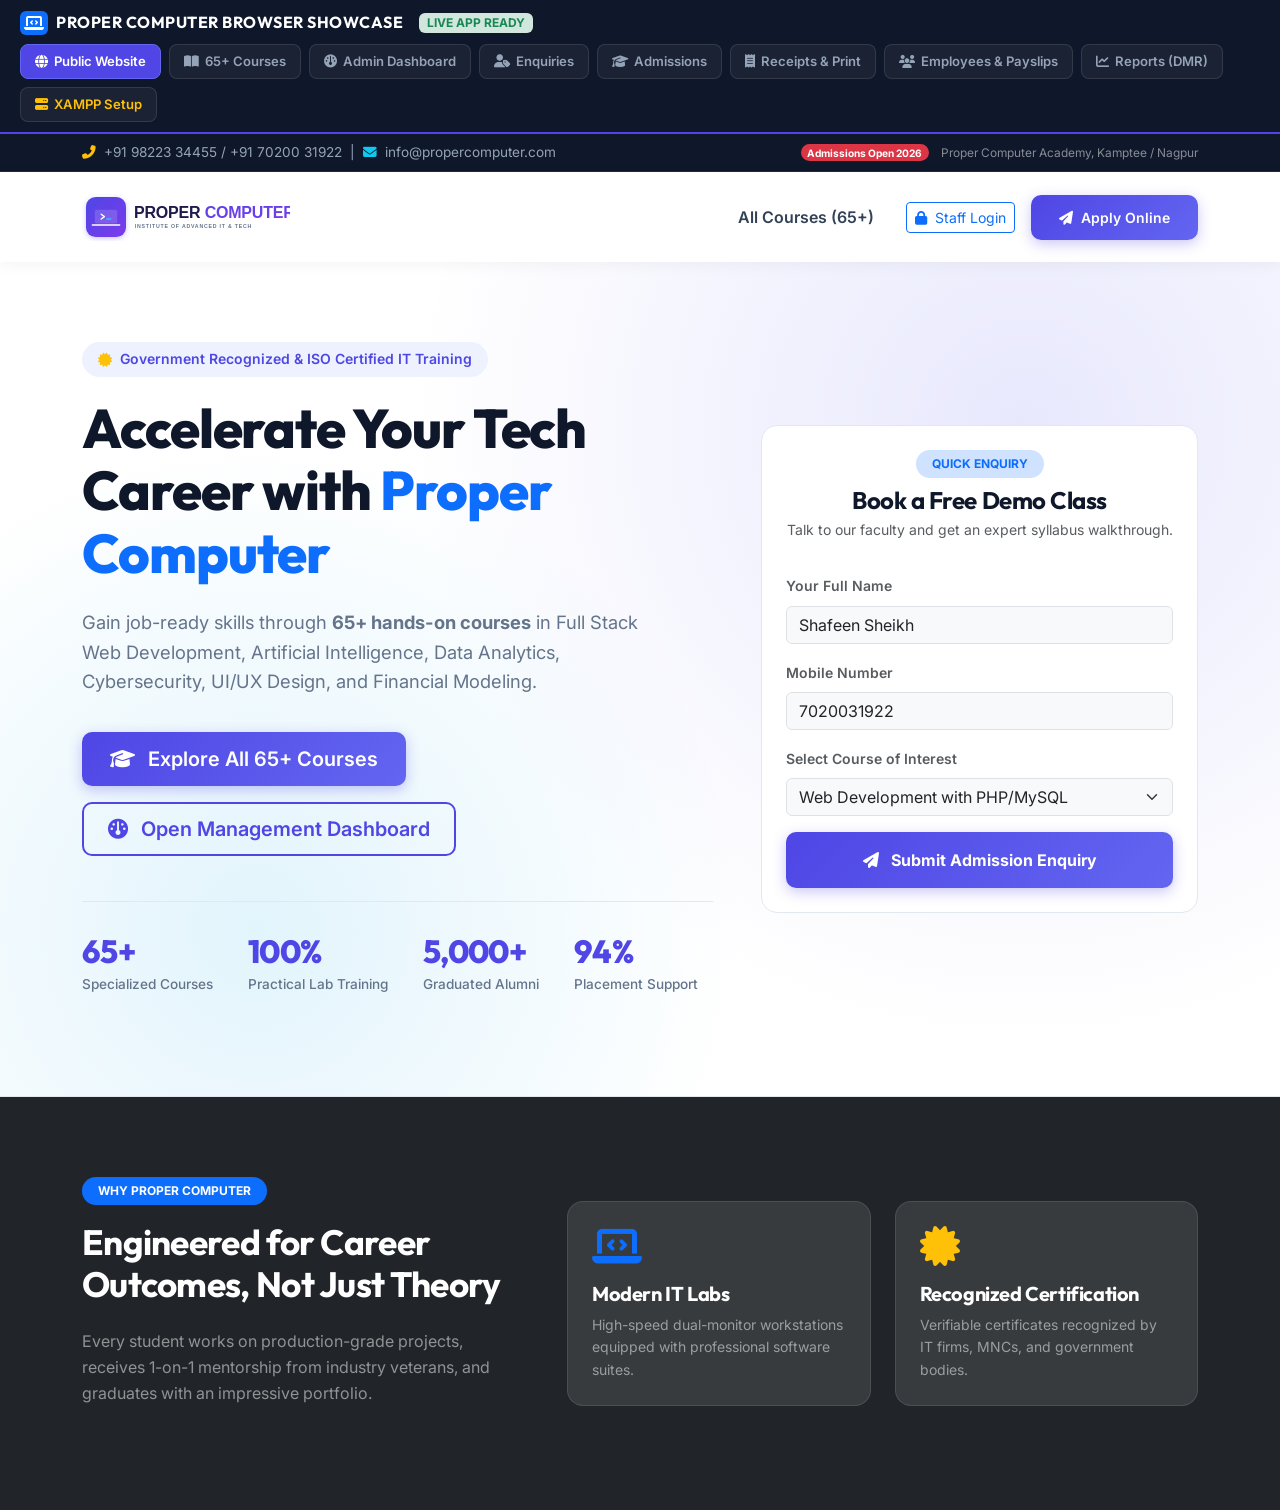
==== index.html @ 1fa3ce6d "Add index.html and .nojekyll for GitHub Pages live deployment" ====
<!DOCTYPE html>
<html lang="en">
<head>
    <meta charset="UTF-8">
    <meta name="viewport" content="width=device-width, initial-scale=1.0">
    <title>Proper Computer — Institute Management System &amp; Public Portal</title>
    <!-- Google Fonts -->
    <link rel="preconnect" href="https://fonts.googleapis.com">
    <link rel="preconnect" href="https://fonts.gstatic.com" crossorigin>
    <link href="https://fonts.googleapis.com/css2?family=Outfit:wght@400;500;600;700;800&family=Inter:wght@300;400;500;600;700&display=swap" rel="stylesheet">
    <!-- Bootstrap 5 CSS -->
    <link href="https://cdn.jsdelivr.net/npm/bootstrap@5.3.3/dist/css/bootstrap.min.css" rel="stylesheet">
    <!-- Font Awesome 6 Icons -->
    <link rel="stylesheet" href="https://cdnjs.cloudflare.com/ajax/libs/font-awesome/6.5.1/css/all.min.css">
    <!-- Custom CSS -->
    <link rel="stylesheet" href="assets/css/style.css">
    <link rel="stylesheet" href="assets/css/admin.css">
    <link rel="stylesheet" href="assets/css/print.css">
    <!-- Chart.js -->
    <script src="https://cdn.jsdelivr.net/npm/chart.js@4.4.1/dist/chart.umd.min.js"></script>
    <style>
        .system-nav-bar {
            background: #0f172a;
            padding: 10px 20px;
            position: sticky;
            top: 0;
            z-index: 2000;
            border-bottom: 2px solid #4f46e5;
        }
        .nav-pill-btn {
            color: #94a3b8;
            border: 1px solid rgba(255,255,255,0.1);
            background: rgba(255,255,255,0.05);
            padding: 6px 14px;
            border-radius: 8px;
            font-size: 0.82rem;
            font-weight: 600;
            cursor: pointer;
            transition: all 0.2s;
            text-decoration: none;
            display: inline-flex;
            align-items: center;
            gap: 6px;
        }
        .nav-pill-btn:hover, .nav-pill-btn.active {
            color: #ffffff;
            background: #4f46e5;
            border-color: #6366f1;
        }
        .view-section {
            display: none;
        }
        .view-section.active {
            display: block;
        }
    </style>
</head>
<body>

<!-- Global System Navigation Bar -->
<header class="system-nav-bar text-white d-flex justify-content-between align-items-center flex-wrap gap-2">
    <div class="d-flex align-items-center gap-2">
        <div class="bg-primary text-white rounded p-1 d-inline-flex"><i class="fas fa-laptop-code"></i></div>
        <strong style="font-family:'Outfit',sans-serif; letter-spacing:0.5px;">PROPER COMPUTER BROWSER SHOWCASE</strong>
        <span class="badge bg-success-subtle text-success small ms-2">LIVE APP READY</span>
    </div>
    <div class="d-flex gap-2 flex-wrap">
        <button class="nav-pill-btn active" onclick="switchView('publicHome', this)"><i class="fas fa-globe"></i> Public Website</button>
        <button class="nav-pill-btn" onclick="switchView('coursesCatalogue', this)"><i class="fas fa-book-open"></i> 65+ Courses</button>
        <button class="nav-pill-btn" onclick="switchView('adminDashboard', this)"><i class="fas fa-gauge"></i> Admin Dashboard</button>
        <button class="nav-pill-btn" onclick="switchView('adminEnquiries', this)"><i class="fas fa-user-tag"></i> Enquiries</button>
        <button class="nav-pill-btn" onclick="switchView('adminAdmissions', this)"><i class="fas fa-graduation-cap"></i> Admissions</button>
        <button class="nav-pill-btn" onclick="switchView('adminReceipts', this)"><i class="fas fa-receipt"></i> Receipts &amp; Print</button>
        <button class="nav-pill-btn" onclick="switchView('adminEmployees', this)"><i class="fas fa-users"></i> Employees &amp; Payslips</button>
        <button class="nav-pill-btn" onclick="switchView('adminReports', this)"><i class="fas fa-chart-line"></i> Reports (DMR)</button>
        <button class="nav-pill-btn text-warning" onclick="switchView('xamppGuide', this)"><i class="fas fa-server"></i> XAMPP Setup</button>
    </div>
</header>

<!-- =========================================================================
     VIEW 1: PUBLIC WEBSITE HOMEPAGE
     ========================================================================= -->
<section id="publicHome" class="view-section active">
    <!-- Top Announcement Bar -->
    <div class="top-bar">
        <div class="container d-flex justify-content-between align-items-center flex-wrap gap-2">
            <div>
                <i class="fas fa-phone-alt text-warning me-1"></i> +91 98223 34455 / +91 70200 31922 &nbsp;|&nbsp;
                <i class="fas fa-envelope text-info me-1"></i> info@propercomputer.com
            </div>
            <div>
                <span class="badge bg-danger rounded-pill me-2">Admissions Open 2026</span>
                <span class="text-white-50 small">Proper Computer Academy, Kamptee / Nagpur</span>
            </div>
        </div>
    </div>

    <!-- Public Navbar -->
    <nav class="navbar navbar-expand-lg navbar-main">
        <div class="container">
            <a class="navbar-brand d-flex align-items-center" href="#publicHome">
                <img src="assets/images/logo.svg" alt="Proper Computer" style="height: 48px;">
            </a>
            <div class="d-flex align-items-center gap-3">
                <a href="javascript:void(0)" onclick="switchView('coursesCatalogue')" class="nav-link fw-semibold">All Courses (65+)</a>
                <a href="javascript:void(0)" onclick="switchView('adminDashboard')" class="btn btn-outline-primary btn-sm"><i class="fas fa-lock me-1"></i> Staff Login</a>
                <a href="javascript:void(0)" onclick="switchView('coursesCatalogue')" class="btn btn-pc-primary btn-sm"><i class="fas fa-paper-plane me-1"></i> Apply Online</a>
            </div>
        </div>
    </nav>

    <!-- Hero Section -->
    <section class="hero-section">
        <div class="container">
            <div class="row align-items-center g-5">
                <div class="col-lg-7">
                    <div class="hero-badge">
                        <i class="fas fa-certificate me-2 text-warning"></i> Government Recognized &amp; ISO Certified IT Training
                    </div>
                    <h1 class="hero-title">
                        Accelerate Your Tech Career with <span class="text-primary">Proper Computer</span>
                    </h1>
                    <p class="hero-subtitle">
                        Gain job-ready skills through <strong>65+ hands-on courses</strong> in Full Stack Web Development, Artificial Intelligence, Data Analytics, Cybersecurity, UI/UX Design, and Financial Modeling.
                    </p>
                    <div class="d-flex flex-wrap gap-3">
                        <button class="btn btn-pc-primary btn-lg" onclick="switchView('coursesCatalogue')">
                            <i class="fas fa-graduation-cap me-2"></i> Explore All 65+ Courses
                        </button>
                        <button class="btn btn-pc-outline btn-lg" onclick="switchView('adminDashboard')">
                            <i class="fas fa-gauge me-2"></i> Open Management Dashboard
                        </button>
                    </div>

                    <div class="hero-stats">
                        <div class="stat-item">
                            <h3>65+</h3>
                            <p>Specialized Courses</p>
                        </div>
                        <div class="stat-item">
                            <h3>100%</h3>
                            <p>Practical Lab Training</p>
                        </div>
                        <div class="stat-item">
                            <h3>5,000+</h3>
                            <p>Graduated Alumni</p>
                        </div>
                        <div class="stat-item">
                            <h3>94%</h3>
                            <p>Placement Support</p>
                        </div>
                    </div>
                </div>

                <div class="col-lg-5">
                    <div class="card shadow-xl border-0 rounded-4 overflow-hidden p-4 bg-white" style="border:1px solid var(--pc-border)!important;">
                        <div class="text-center mb-3">
                            <span class="badge bg-primary-subtle text-primary px-3 py-2 rounded-pill fw-bold mb-2">QUICK ENQUIRY</span>
                            <h4 class="fw-bold mb-1">Book a Free Demo Class</h4>
                            <p class="text-muted small">Talk to our faculty and get an expert syllabus walkthrough.</p>
                        </div>

                        <form onsubmit="alert('Enquiry submitted successfully! Counselor will follow up.'); return false;">
                            <div class="mb-3">
                                <label class="form-label small fw-semibold text-muted">Your Full Name</label>
                                <input type="text" class="form-control bg-light" placeholder="e.g. Shafeen Sheikh" value="Shafeen Sheikh" required>
                            </div>
                            <div class="mb-3">
                                <label class="form-label small fw-semibold text-muted">Mobile Number</label>
                                <input type="tel" class="form-control bg-light" placeholder="e.g. 7020031922" value="7020031922" required>
                            </div>
                            <div class="mb-3">
                                <label class="form-label small fw-semibold text-muted">Select Course of Interest</label>
                                <select class="form-select bg-light">
                                    <option>Web Development with PHP/MySQL</option>
                                    <option>MERN Stack</option>
                                    <option>Python &amp; DSA</option>
                                    <option>Data Science &amp; Machine Learning</option>
                                    <option>UI/UX Design with Figma</option>
                                </select>
                            </div>
                            <button type="submit" class="btn btn-pc-primary w-100 py-3 fw-bold">
                                <i class="fas fa-paper-plane me-2"></i> Submit Admission Enquiry
                            </button>
                        </form>
                    </div>
                </div>
            </div>
        </div>
    </section>

    <!-- Why Choose Us -->
    <section class="section-padding bg-dark text-white">
        <div class="container">
            <div class="row align-items-center g-5">
                <div class="col-lg-5">
                    <span class="badge bg-primary px-3 py-2 rounded-pill fw-bold mb-3">WHY PROPER COMPUTER</span>
                    <h2 class="text-white fw-bold mb-4" style="font-size: 2.2rem;">Engineered for Career Outcomes, Not Just Theory</h2>
                    <p class="text-white-50 mb-4">Every student works on production-grade projects, receives 1-on-1 mentorship from industry veterans, and graduates with an impressive portfolio.</p>
                </div>
                <div class="col-lg-7">
                    <div class="row g-4">
                        <div class="col-md-6">
                            <div class="p-4 rounded-4 bg-white bg-opacity-10 border border-white border-opacity-10 h-100">
                                <i class="fas fa-laptop-code fs-1 text-primary mb-3"></i>
                                <h5 class="fw-bold text-white mb-2">Modern IT Labs</h5>
                                <p class="text-white-50 small mb-0">High-speed dual-monitor workstations equipped with professional software suites.</p>
                            </div>
                        </div>
                        <div class="col-md-6">
                            <div class="p-4 rounded-4 bg-white bg-opacity-10 border border-white border-opacity-10 h-100">
                                <i class="fas fa-certificate fs-1 text-warning mb-3"></i>
                                <h5 class="fw-bold text-white mb-2">Recognized Certification</h5>
                                <p class="text-white-50 small mb-0">Verifiable certificates recognized by IT firms, MNCs, and government bodies.</p>
                            </div>
                        </div>
                    </div>
                </div>
            </div>
        </div>
    </section>
</section>

<!-- =========================================================================
     VIEW 2: ALL 65+ COURSES CATALOGUE (WITH LIVE SEARCH & CATEGORY FILTERS)
     ========================================================================= -->
<section id="coursesCatalogue" class="view-section py-5">
    <div class="container">
        <div class="text-center mb-5">
            <span class="badge bg-primary px-3 py-2 rounded-pill fw-bold mb-2">COMPLETE DIRECTORY</span>
            <h2 class="fw-bold" style="font-size:2.5rem;">65+ Courses Catalogue</h2>
            <p class="text-muted lead max-w-700 mx-auto">Explore all 65+ certified courses stored in the database. Use live search or domain filters.</p>
        </div>

        <div class="card border rounded-4 p-4 mb-4 shadow-sm bg-white">
            <div class="row g-3 align-items-center">
                <div class="col-md-6">
                    <div class="input-group">
                        <span class="input-group-text bg-light border-end-0"><i class="fas fa-search text-muted"></i></span>
                        <input type="text" id="liveSearchInput" class="form-control bg-light border-start-0" placeholder="Type to filter courses (e.g. MERN, Python, Canva, AWS, Flutter, Java)..." oninput="filterDemoCourses()">
                    </div>
                </div>
                <div class="col-md-6">
                    <div class="d-flex flex-wrap gap-1" id="categoryPillContainer">
                        <button class="btn btn-sm btn-primary active cat-btn" onclick="filterByCat('all', this)">All (65)</button>
                        <button class="btn btn-sm btn-outline-secondary cat-btn" onclick="filterByCat('Programming', this)">Programming</button>
                        <button class="btn btn-sm btn-outline-secondary cat-btn" onclick="filterByCat('Data', this)">Data &amp; AI</button>
                        <button class="btn btn-sm btn-outline-secondary cat-btn" onclick="filterByCat('Cybersecurity', this)">Cybersecurity</button>
                        <button class="btn btn-sm btn-outline-secondary cat-btn" onclick="filterByCat('Design', this)">Design &amp; Video</button>
                        <button class="btn btn-sm btn-outline-secondary cat-btn" onclick="filterByCat('Marketing', this)">Marketing</button>
                        <button class="btn btn-sm btn-outline-secondary cat-btn" onclick="filterByCat('Finance', this)">Finance</button>
                        <button class="btn btn-sm btn-outline-secondary cat-btn" onclick="filterByCat('Blockchain', this)">Blockchain</button>
                    </div>
                </div>
            </div>
        </div>

        <div class="row g-4" id="courseCardsRow">
            <!-- Dynamically populated by JS with all 65+ courses -->
        </div>
    </div>
</section>

<!-- =========================================================================
     VIEW 3: ADMIN DASHBOARD (FAITHFUL TO REFERENCE SCREENSHOT)
     ========================================================================= -->
<section id="adminDashboard" class="view-section py-4">
    <div class="container-fluid px-4">
        <!-- Top Banner matching Screenshot -->
        <div class="d-flex justify-content-between align-items-center bg-white p-3 rounded-3 border mb-4 shadow-sm">
            <div class="d-flex align-items-center gap-3">
                <img src="assets/images/logo.svg" alt="Proper Computer" style="height: 38px;">
                <div class="topbar-welcome"><i class="fas fa-hand-wave text-warning me-1"></i> Welcome Tuba Zainab!</div>
            </div>
            <div class="d-flex align-items-center gap-3">
                <button class="topbar-btn" title="Notifications"><i class="fas fa-bell text-success"></i></button>
                <img src="https://ui-avatars.com/api/?name=Tuba+Zainab&background=4f46e5&color=fff&rounded=true" class="topbar-avatar" alt="Avatar">
            </div>
        </div>

        <!-- Monthly & Daily Status Row (Matching Screenshot Top) -->
        <div class="row g-4 mb-4">
            <div class="col-lg-6">
                <div class="status-card">
                    <div class="status-card-header">
                        <div class="d-flex align-items-center gap-3">
                            <div class="status-icon-wrap" style="background:#ede9fe; color:#6366f1;"><i class="fas fa-chart-pie"></i></div>
                            <div>
                                <h5 class="fw-bold mb-0 text-dark">Monthly Status</h5>
                                <small class="text-muted">October, 2026</small>
                            </div>
                        </div>
                        <input type="text" class="form-control form-control-sm text-center" style="width:130px;" value="October, 2026" readonly>
                    </div>
                    <div class="status-grid">
                        <div class="status-metric" style="border-left-color: #6366f1;">
                            <div class="metric-label">Total Admission</div>
                            <div class="metric-value">4</div>
                        </div>
                        <div class="status-metric" style="border-left-color: #10b981;">
                            <div class="metric-label">Total Collection</div>
                            <div class="metric-value text-success">₹20,200</div>
                        </div>
                        <div class="status-metric" style="border-left-color: #f59e0b;">
                            <div class="metric-label">Total Billing</div>
                            <div class="metric-value">₹12,100</div>
                        </div>
                        <div class="status-metric" style="border-left-color: #06b6d4;">
                            <div class="metric-label">Total Enquiry</div>
                            <div class="metric-value">1</div>
                        </div>
                    </div>
                </div>
            </div>

            <div class="col-lg-6">
                <div class="status-card">
                    <div class="status-card-header">
                        <div class="d-flex align-items-center gap-3">
                            <div class="status-icon-wrap" style="background:#e0f2fe; color:#0284c7;"><i class="fas fa-calendar-day"></i></div>
                            <div>
                                <h5 class="fw-bold mb-0 text-dark">Daily Status</h5>
                                <small class="text-muted">27-10-2026</small>
                            </div>
                        </div>
                        <input type="text" class="form-control form-control-sm text-center" style="width:130px;" value="27-10-2026" readonly>
                    </div>
                    <div class="status-grid">
                        <div class="status-metric" style="border-left-color: #0284c7;">
                            <div class="metric-label">Total Admission</div>
                            <div class="metric-value">0</div>
                        </div>
                        <div class="status-metric" style="border-left-color: #10b981;">
                            <div class="metric-label">Total Collection</div>
                            <div class="metric-value text-success">₹0</div>
                        </div>
                        <div class="status-metric" style="border-left-color: #f59e0b;">
                            <div class="metric-label">Total Billing</div>
                            <div class="metric-value">₹0</div>
                        </div>
                        <div class="status-metric" style="border-left-color: #8b5cf6;">
                            <div class="metric-label">Performance Target</div>
                            <div class="metric-value text-primary">On Track</div>
                        </div>
                    </div>
                </div>
            </div>
        </div>

        <!-- Quick Links (Matching Reference Screenshot Colors & Badges) -->
        <div class="card border-0 rounded-4 p-4 mb-4 bg-white shadow-sm" style="border:1px solid var(--admin-border)!important;">
            <h5 class="fw-bold text-dark mb-3"><i class="fas fa-th text-primary me-2"></i>Quick Links</h5>
            <div class="row g-3">
                <div class="col-6 col-md-4 col-lg"><a href="javascript:void(0)" onclick="switchView('adminAdmissions')" class="quick-link-card ql-admission"><div class="quick-link-icon"><i class="fas fa-user-plus"></i></div><span class="quick-link-title">Admission</span></a></div>
                <div class="col-6 col-md-4 col-lg"><a href="javascript:void(0)" onclick="switchView('adminEnquiries')" class="quick-link-card ql-enquiry"><div class="quick-link-icon"><i class="fas fa-user-tag"></i></div><span class="quick-link-title">Enquiry</span></a></div>
                <div class="col-6 col-md-4 col-lg"><a href="javascript:void(0)" onclick="switchView('adminReceipts')" class="quick-link-card ql-fees"><div class="quick-link-icon"><i class="fas fa-wallet"></i></div><span class="quick-link-title">Fees</span></a></div>
                <div class="col-6 col-md-4 col-lg"><a href="javascript:void(0)" onclick="switchView('adminReports')" class="quick-link-card ql-expenses"><div class="quick-link-icon"><i class="fas fa-receipt"></i></div><span class="quick-link-title">Add Expenses</span></a></div>
                <div class="col-6 col-md-4 col-lg"><a href="javascript:void(0)" onclick="switchView('adminReports')" class="quick-link-card ql-tasks"><div class="quick-link-icon"><i class="fas fa-bullseye"></i></div><span class="quick-link-title">Task</span></a></div>
                <div class="col-6 col-md-4 col-lg"><a href="javascript:void(0)" onclick="switchView('adminReports')" class="quick-link-card ql-reports"><div class="quick-link-icon"><i class="fas fa-chart-line"></i></div><span class="quick-link-title">Student Reports</span></a></div>
                <div class="col-6 col-md-4 col-lg"><a href="javascript:void(0)" onclick="switchView('adminEmployees')" class="quick-link-card ql-attendance"><div class="quick-link-icon"><i class="fas fa-clipboard-check"></i></div><span class="quick-link-title">Student Attendance</span></a></div>
                <div class="col-6 col-md-4 col-lg"><a href="javascript:void(0)" onclick="switchView('adminReceipts')" class="quick-link-card ql-receipt"><div class="quick-link-icon"><i class="fas fa-print"></i></div><span class="quick-link-title">Print Receipt</span></a></div>
            </div>
        </div>

        <!-- Charts Row -->
        <div class="row g-4 mb-4">
            <div class="col-lg-8">
                <div class="card border-0 rounded-4 p-4 shadow-sm bg-white" style="border:1px solid var(--admin-border)!important;">
                    <div class="d-flex justify-content-between align-items-center mb-3">
                        <h5 class="fw-bold mb-0 text-dark"><i class="fas fa-chart-area text-primary me-2"></i>Monthly Target vs Actual Admissions</h5>
                        <span class="badge bg-light text-muted border">FY 2025-2026</span>
                    </div>
                    <div style="height: 240px;">
                        <canvas id="demoChart1"></canvas>
                    </div>
                </div>
            </div>
            <div class="col-lg-4">
                <div class="card border-0 rounded-4 p-4 shadow-sm bg-white" style="border:1px solid var(--admin-border)!important;">
                    <h5 class="fw-bold mb-3 text-dark"><i class="fas fa-chart-pie text-info me-2"></i>Admissions by Domain</h5>
                    <div style="height: 240px;">
                        <canvas id="demoChart2"></canvas>
                    </div>
                </div>
            </div>
        </div>

        <!-- Tables Row: Recent Enquiries and Expected Collections -->
        <div class="row g-4">
            <div class="col-lg-6">
                <div class="card border-0 rounded-4 p-4 shadow-sm bg-white" style="border:1px solid var(--admin-border)!important;">
                    <div class="d-flex justify-content-between align-items-center mb-3">
                        <h5 class="fw-bold mb-0 text-dark"><i class="fas fa-user-clock text-primary me-2"></i>Today's Enquiry</h5>
                        <button class="btn btn-sm btn-link text-primary p-0" onclick="switchView('adminEnquiries')">View All</button>
                    </div>
                    <table class="table admin-table mb-0">
                        <thead><tr><th>SRNO</th><th>STUDENT</th><th>COURSE</th><th>LEAD STATUS</th></tr></thead>
                        <tbody>
                            <tr><td>1</td><td><span class="table-student-name">Shafeen Sheikh</span><span class="table-student-phone">7020031922</span></td><td>PHP/MySQL Web Dev</td><td><span class="badge bg-success-subtle text-success">Walkin</span></td></tr>
                            <tr><td>2</td><td><span class="table-student-name">Shagun Murai</span><span class="table-student-phone">8379066454</span></td><td>MERN Stack</td><td><span class="badge bg-success-subtle text-success">Walkin</span></td></tr>
                            <tr><td>3</td><td><span class="table-student-name">Vidhanshu Meshram</span><span class="table-student-phone">9021731900</span></td><td>Data Science</td><td><span class="badge bg-info-subtle text-info">Telephonic</span></td></tr>
                        </tbody>
                    </table>
                </div>
            </div>
            <div class="col-lg-6">
                <div class="card border-0 rounded-4 p-4 shadow-sm bg-white" style="border:1px solid var(--admin-border)!important;">
                    <div class="d-flex justify-content-between align-items-center mb-3">
                        <h5 class="fw-bold mb-0 text-dark"><i class="fas fa-hand-holding-usd text-success me-2"></i>Today's Expected Collection</h5>
                        <button class="btn btn-sm btn-link text-primary p-0" onclick="switchView('adminAdmissions')">View All</button>
                    </div>
                    <table class="table admin-table mb-0">
                        <thead><tr><th>STUDENT</th><th>COURSE</th><th>AMOUNT</th><th>ACTION</th></tr></thead>
                        <tbody>
                            <tr><td><span class="table-student-name">Shagun Murai</span><span class="table-student-phone">8379066454</span></td><td>MERN Stack</td><td class="text-danger fw-bold">₹5,000</td><td><button class="btn btn-sm btn-outline-success" onclick="switchView('adminReceipts')">Collect</button></td></tr>
                            <tr><td><span class="table-student-name">Vidhanshu Meshram</span><span class="table-student-phone">9021731900</span></td><td>Data Science</td><td class="text-danger fw-bold">₹10,000</td><td><button class="btn btn-sm btn-outline-success" onclick="switchView('adminReceipts')">Collect</button></td></tr>
                            <tr><td><span class="table-student-name">Rohit Patre</span><span class="table-student-phone">9822604510</span></td><td>C++ Programming</td><td class="text-danger fw-bold">₹6,000</td><td><button class="btn btn-sm btn-outline-success" onclick="switchView('adminReceipts')">Collect</button></td></tr>
                        </tbody>
                    </table>
                </div>
            </div>
        </div>
    </div>
</section>

<!-- =========================================================================
     VIEW 4: ALL ENQUIRIES (EXACT DISHA ALL ENQUIRY.PNG REBRANDED)
     ========================================================================= -->
<section id="adminEnquiries" class="view-section py-4">
    <div class="container-fluid px-4">
        <!-- Pill Buttons -->
        <div class="d-flex gap-2 mb-3">
            <button class="btn btn-sm btn-primary px-3 fw-bold">All Enquiry</button>
            <button class="btn btn-sm btn-light border px-3 fw-bold">FollowUps</button>
            <button class="btn btn-sm btn-light border px-3 fw-bold">Visits</button>
            <button class="btn btn-sm btn-light border px-3 fw-bold">Reminders</button>
        </div>

        <div class="admin-header-banner">
            <svg class="banner-arcs" viewBox="0 0 100 100"><circle class="arc-1" cx="100" cy="100" r="80"/><circle class="arc-2" cx="100" cy="100" r="50"/></svg>
            <h2>All Enquiries</h2>
            <p>Track student walk-ins, phone calls, and conversions into admissions.</p>
        </div>

        <div class="filter-toolbar row g-3 align-items-center">
            <div class="col-md-3"><select class="form-select"><option>Lead Status (All)</option><option>Walkin</option><option>Telephonic</option><option>Interested</option></select></div>
            <div class="col-md-3"><select class="form-select"><option>Select Course</option><option>PHP/MySQL</option><option>Python</option></select></div>
            <div class="col-md-2"><select class="form-select"><option>Sort By: Recent</option></select></div>
            <div class="col-md-4 d-flex gap-2">
                <button class="btn btn-search-green flex-fill"><i class="fas fa-search me-1"></i> Search</button>
                <button class="btn btn-clear-orange"><i class="fas fa-rotate me-1"></i> Clear</button>
                <button class="btn btn-export-purple"><i class="fas fa-download me-1"></i> Export</button>
                <button class="btn btn-add-amber" onclick="alert('Open Add Enquiry Modal')"><i class="fas fa-plus"></i></button>
            </div>
        </div>

        <div class="admin-card-table">
            <table class="table admin-table">
                <thead><tr><th>SRNO</th><th>STUDENT NAME</th><th>COURSE NAME</th><th>DATE</th><th>LEAD STATUS</th><th>ACTIONS</th></tr></thead>
                <tbody>
                    <tr><td>1</td><td><span class="table-student-name">SHAFEEN SHEIKH</span><span class="table-student-phone">7020031922</span></td><td>CERTIFICATE COURSE IN PHP/MYSQL</td><td>2026-04-28</td><td><span class="badge bg-success-subtle text-success">Walkin</span></td><td><button class="action-btn text-success" title="Convert to Admission" onclick="switchView('adminAdmissions')"><i class="fas fa-user-check"></i></button></td></tr>
                    <tr><td>2</td><td><span class="table-student-name">SHAGUN MURAI</span><span class="table-student-phone">8379066454</span></td><td>MERN STACK ADVANCED</td><td>2026-03-28</td><td><span class="badge bg-success-subtle text-success">Walkin</span></td><td><button class="action-btn text-success" onclick="switchView('adminAdmissions')"><i class="fas fa-user-check"></i></button></td></tr>
                    <tr><td>3</td><td><span class="table-student-name">VIDHANSHU MESHRAM</span><span class="table-student-phone">9021731900</span></td><td>CERTIFICATE COURSE IN DATA SCIENCE</td><td>2026-03-28</td><td><span class="badge bg-info-subtle text-info">Telephonic</span></td><td><button class="action-btn"><i class="fas fa-phone-alt text-primary"></i></button></td></tr>
                    <tr><td>4</td><td><span class="table-student-name">HUMANSHI WANJARI</span><span class="table-student-phone">9923388817</span></td><td>CERTIFICATE COURSE IN C++ &amp; DSA</td><td>2026-03-23</td><td><span class="badge bg-success-subtle text-success">Walkin</span></td><td><button class="action-btn"><i class="fas fa-phone-alt text-primary"></i></button></td></tr>
                    <tr><td>5</td><td><span class="table-student-name">ABHISHEK MAHAIDAR</span><span class="table-student-phone">9960831187</span></td><td>CERTIFICATE COURSE IN PYTHON</td><td>2026-03-23</td><td><span class="badge bg-success-subtle text-success">Walkin</span></td><td><button class="action-btn"><i class="fas fa-phone-alt text-primary"></i></button></td></tr>
                </tbody>
            </table>
        </div>
    </div>
</section>

<!-- =========================================================================
     VIEW 5: ADMISSIONS REGISTRY (EXACT ALL ADMISSION.PNG REBRANDED)
     ========================================================================= -->
<section id="adminAdmissions" class="view-section py-4">
    <div class="container-fluid px-4">
        <!-- Pill Buttons -->
        <div class="d-flex gap-2 mb-3">
            <button class="btn btn-sm btn-light border px-3 fw-bold">Ongoing Report</button>
            <button class="btn btn-sm btn-light border px-3 fw-bold">Cancelled Report</button>
            <button class="btn btn-sm btn-light border px-3 fw-bold">Completed Report</button>
            <button class="btn btn-sm btn-primary px-3 fw-bold">All Admission</button>
        </div>

        <div class="admin-header-banner">
            <svg class="banner-arcs" viewBox="0 0 100 100"><circle class="arc-1" cx="100" cy="100" r="80"/><circle class="arc-2" cx="100" cy="100" r="50"/></svg>
            <h2>Admissions Report</h2>
            <p>Student admissions, course tracks, fee paid vs balance due, and assigned trainers.</p>
        </div>

        <div class="admin-card-table">
            <div class="table-responsive">
                <table class="table admin-table">
                    <thead><tr><th>FORM NO</th><th>STUDENT NAME</th><th>TEACHER</th><th>COURSE</th><th>BATCH</th><th>TRACK</th><th>TOTAL FEES</th><th>FEES PAID</th><th>DUE</th><th>STATUS</th><th>ADMISSION DATE</th><th>ACTION</th></tr></thead>
                    <tbody>
                        <tr><td><span class="badge bg-light text-dark border">PC-ADM-26-01</span></td><td><span class="table-student-name">ESHA KOTTAWAR</span><span class="table-student-phone">9322096897</span></td><td>SANJAY SAINI</td><td>CERTIFICATE IN MS EXCEL</td><td>10:00 am-11:00 am</td><td>DAILY</td><td>₹1,500</td><td class="text-success fw-bold">₹1,500</td><td class="text-muted fw-bold">0</td><td><span class="badge bg-primary px-2 py-1">Ongoing</span></td><td>17-10-2026</td><td><button class="action-btn text-primary" onclick="switchView('adminReceipts')"><i class="fas fa-receipt"></i></button></td></tr>
                        <tr><td><span class="badge bg-light text-dark border">PC-ADM-26-02</span></td><td><span class="table-student-name">IZMA TAQQEES</span><span class="table-student-phone">9763245105</span></td><td>SANJAY SAINI</td><td>MS OFFICE AUTOMATION</td><td>10:00 am-11:00 am</td><td>DAILY</td><td>₹2,800</td><td class="text-success fw-bold">₹2,800</td><td class="text-muted fw-bold">0</td><td><span class="badge bg-primary px-2 py-1">Ongoing</span></td><td>08-10-2026</td><td><button class="action-btn text-primary" onclick="switchView('adminReceipts')"><i class="fas fa-receipt"></i></button></td></tr>
                        <tr><td><span class="badge bg-light text-dark border">PC-ADM-26-03</span></td><td><span class="table-student-name">ZAFREEN FATIMA</span><span class="table-student-phone">9373079028</span></td><td>RAVINA SAINI</td><td>COMPUTER SKILLS &amp; PYTHON</td><td>10:00 am-11:00 am</td><td>DAILY</td><td>₹4,500</td><td class="text-success fw-bold">₹4,500</td><td class="text-muted fw-bold">0</td><td><span class="badge bg-primary px-2 py-1">Ongoing</span></td><td>08-10-2026</td><td><button class="action-btn text-primary" onclick="switchView('adminReceipts')"><i class="fas fa-receipt"></i></button></td></tr>
                        <tr><td><span class="badge bg-light text-dark border">PC-ADM-26-04</span></td><td><span class="table-student-name">RASHIK PATRE</span><span class="table-student-phone">9822604510</span></td><td>RAVINA SAINI</td><td>GRAPHICS &amp; AUTOMATION</td><td>12:00 pm-01:00 pm</td><td>DAILY</td><td>₹2,800</td><td class="text-success fw-bold">₹2,800</td><td class="text-muted fw-bold">0</td><td><span class="badge bg-primary px-2 py-1">Ongoing</span></td><td>07-10-2026</td><td><button class="action-btn text-primary" onclick="switchView('adminReceipts')"><i class="fas fa-receipt"></i></button></td></tr>
                        <tr><td><span class="badge bg-light text-dark border">PC-ADM-26-05</span></td><td><span class="table-student-name">RAVINA SHENDE</span><span class="table-student-phone">9225045310</span></td><td>SANJAY SAINI</td><td>GRAPHICS &amp; AUTOMATION</td><td>01:00 pm-02:00 pm</td><td>DAILY</td><td>₹8,000</td><td class="text-success fw-bold">₹8,000</td><td class="text-muted fw-bold">0</td><td><span class="badge bg-primary px-2 py-1">Ongoing</span></td><td>28-08-2026</td><td><button class="action-btn text-primary" onclick="switchView('adminReceipts')"><i class="fas fa-receipt"></i></button></td></tr>
                    </tbody>
                </table>
            </div>
        </div>

        <!-- Bottom Summary Cards (Matching Reference Screenshot Footer) -->
        <div class="row g-3 mb-4">
            <div class="col-md-3"><div class="p-3 rounded-3 text-center border fw-bold text-success" style="background:#ecfdf5; border-color:#a7f3d0!important; font-size:1.1rem;">Total Fees: ₹4,53,650.00</div></div>
            <div class="col-md-3"><div class="p-3 rounded-3 text-center border fw-bold text-primary" style="background:#ede9fe; border-color:#c4b5fd!important; font-size:1.1rem;">Total Fees Paid: ₹4,20,750.00</div></div>
            <div class="col-md-3"><div class="p-3 rounded-3 text-center border fw-bold text-danger" style="background:#fff1f2; border-color:#fecdd3!important; font-size:1.1rem;">Total Due: ₹32,900.00</div></div>
            <div class="col-md-3"><div class="p-3 rounded-3 text-center border fw-bold text-success" style="background:#ecfdf5; border-color:#a7f3d0!important; font-size:1.1rem;">Total Students: 96</div></div>
        </div>
    </div>
</section>

<!-- =========================================================================
     VIEW 6: PRINT RECEIPT (MATCHING PRINT RECEIPT.PNG & FORMAL LETTERHEAD)
     ========================================================================= -->
<section id="adminReceipts" class="view-section py-4">
    <div class="container-fluid px-4">
        <div class="admin-header-banner">
            <svg class="banner-arcs" viewBox="0 0 100 100"><circle class="arc-1" cx="100" cy="100" r="80"/><circle class="arc-2" cx="100" cy="100" r="50"/></svg>
            <h2>Print Receipt</h2>
            <p>Generate and print official Proper Computer fee receipts.</p>
        </div>

        <!-- Receipt Printable Preview Box -->
        <div class="card p-4 shadow-sm border rounded-4 bg-white max-w-800 mx-auto mb-4" style="max-width: 780px;">
            <div class="doc-header">
                <div class="d-flex align-items-center gap-3">
                    <img src="assets/images/logo.svg" alt="Proper Computer" style="height: 48px;">
                    <div>
                        <h4 class="fw-bold mb-0" style="color:#1e1b4b;">PROPER COMPUTER</h4>
                        <small class="text-muted d-block">City Center Complex, Station Road, Opp. Metro Pillar 124, Kamptee / Nagpur</small>
                        <small class="text-muted">Phone: +91 98223 34455 &bull; Email: info@propercomputer.com</small>
                    </div>
                </div>
                <div class="text-end">
                    <div class="doc-badge">FEE RECEIPT</div>
                    <div class="small fw-bold text-dark mt-1">PC-REC-2604-0001</div>
                </div>
            </div>

            <div class="doc-details-grid my-3">
                <div>
                    <div><strong>Student Name:</strong> Shafeen Sheikh</div>
                    <div><strong>Admission No:</strong> PC-ADM-2026-0001</div>
                    <div><strong>Mobile:</strong> 7020031922</div>
                </div>
                <div>
                    <div><strong>Receipt Date:</strong> 28-04-2026</div>
                    <div><strong>Course:</strong> Web Development with PHP/MySQL</div>
                    <div><strong>Payment Mode:</strong> UPI (UPI/2604/78912)</div>
                </div>
            </div>

            <table class="doc-table">
                <thead><tr><th>#</th><th>Description</th><th class="text-end">Amount</th></tr></thead>
                <tbody>
                    <tr><td>1</td><td>Tuition Fee Installment 1 (PHP &amp; MySQL)</td><td class="text-end fw-bold">₹7,000.00</td></tr>
                    <tr class="bg-light"><td colspan="2" class="text-end fw-bold">TOTAL AMOUNT PAID:</td><td class="text-end fw-bold text-success fs-5">₹7,000.00</td></tr>
                </tbody>
            </table>

            <div class="p-2 mb-3 bg-light border rounded small"><strong>Amount in Words:</strong> Rupees Seven Thousand Only</div>

            <div class="row g-2 p-3 bg-light rounded border mb-4 small">
                <div class="col-4">Total Course Fee: <strong>₹14,000.00</strong></div>
                <div class="col-4">Total Paid: <strong class="text-success">₹14,000.00</strong></div>
                <div class="col-4">Remaining Due: <strong class="text-success">₹0.00 (Cleared)</strong></div>
            </div>

            <div class="doc-signatures">
                <div class="signature-line">Student Signature</div>
                <div class="signature-line">Authorized Signatory<br><strong>PROPER COMPUTER</strong></div>
            </div>

            <div class="text-center mt-4 pt-3 border-top no-print">
                <button class="btn btn-pc-primary px-4" onclick="window.print()"><i class="fas fa-print me-2"></i> Print This Receipt</button>
            </div>
        </div>
    </div>
</section>

<!-- =========================================================================
     VIEW 7: EMPLOYEE PROFILES & PAYSLIPS (MATCHING EMPLOYEE PROFILES.PNG)
     ========================================================================= -->
<section id="adminEmployees" class="view-section py-4">
    <div class="container-fluid px-4">
        <div class="admin-header-banner">
            <svg class="banner-arcs" viewBox="0 0 100 100"><circle class="arc-1" cx="100" cy="100" r="80"/><circle class="arc-2" cx="100" cy="100" r="50"/></svg>
            <h2>Employee Profiles</h2>
            <p>Faculty members, skill tags, and monthly salary payslips.</p>
        </div>

        <div class="row g-4 mb-4">
            <!-- Sanjay Saini -->
            <div class="col-md-3">
                <div class="card border rounded-4 p-4 text-center shadow-sm bg-white position-relative">
                    <span class="position-absolute top-0 start-0 m-3 small fw-bold text-success">Active</span>
                    <img src="https://ui-avatars.com/api/?name=Sanjay+Saini&background=4f46e5&color=fff&size=100" class="rounded-circle mx-auto my-3" style="width:85px; height:85px;">
                    <h5 class="fw-bold text-dark mb-0">SANJAY SAINI</h5>
                    <small class="text-muted d-block mb-3">Teacher &bull; Senior IT Instructor</small>
                    <div class="d-flex flex-wrap gap-1 justify-content-center mb-4">
                        <span class="badge border" style="background:#fff1f2; color:#e11d48;">PHOTOSHOP</span>
                        <span class="badge border" style="background:#fff1f2; color:#e11d48;">MS EXCEL</span>
                        <span class="badge border" style="background:#fff1f2; color:#e11d48;">MS WORD</span>
                    </div>
                    <button class="btn btn-sm btn-primary w-100 py-2">View Profile</button>
                </div>
            </div>
            <!-- Ravina Saini -->
            <div class="col-md-3">
                <div class="card border rounded-4 p-4 text-center shadow-sm bg-white position-relative">
                    <span class="position-absolute top-0 start-0 m-3 small fw-bold text-success">Active</span>
                    <img src="https://ui-avatars.com/api/?name=Ravina+Saini&background=10b981&color=fff&size=100" class="rounded-circle mx-auto my-3" style="width:85px; height:85px;">
                    <h5 class="fw-bold text-dark mb-0">RAVINA SAINI</h5>
                    <small class="text-muted d-block mb-3">Teacher &bull; Full Stack Trainer</small>
                    <div class="d-flex flex-wrap gap-1 justify-content-center mb-4">
                        <span class="badge border" style="background:#fff1f2; color:#e11d48;">C#.NET</span>
                        <span class="badge border" style="background:#fff1f2; color:#e11d48;">C</span>
                        <span class="badge border" style="background:#fff1f2; color:#e11d48;">C++</span>
                    </div>
                    <button class="btn btn-sm btn-primary w-100 py-2">View Profile</button>
                </div>
            </div>
            <!-- Nazmeen Bano -->
            <div class="col-md-3">
                <div class="card border rounded-4 p-4 text-center shadow-sm bg-white position-relative">
                    <span class="position-absolute top-0 start-0 m-3 small fw-bold text-danger">Inactive</span>
                    <img src="https://ui-avatars.com/api/?name=Nazmeen+Bano&background=64748b&color=fff&size=100" class="rounded-circle mx-auto my-3" style="width:85px; height:85px;">
                    <h5 class="fw-bold text-dark mb-0">NAZMEEN BANO</h5>
                    <small class="text-muted d-block mb-3">Teacher &bull; Accounts Trainer</small>
                    <div class="d-flex flex-wrap gap-1 justify-content-center mb-4">
                        <span class="badge border" style="background:#fff1f2; color:#e11d48;">TALLY PRIME</span>
                        <span class="badge border" style="background:#fff1f2; color:#e11d48;">GST</span>
                        <span class="badge border" style="background:#fff1f2; color:#e11d48;">MS WORD</span>
                    </div>
                    <button class="btn btn-sm btn-primary w-100 py-2">View Profile</button>
                </div>
            </div>
            <!-- Naushina Zamzam -->
            <div class="col-md-3">
                <div class="card border rounded-4 p-4 text-center shadow-sm bg-white position-relative">
                    <span class="position-absolute top-0 start-0 m-3 small fw-bold text-danger">Inactive</span>
                    <img src="https://ui-avatars.com/api/?name=Naushina+Zamzam&background=64748b&color=fff&size=100" class="rounded-circle mx-auto my-3" style="width:85px; height:85px;">
                    <h5 class="fw-bold text-dark mb-0">NAUSHINA ZAMZAM</h5>
                    <small class="text-muted d-block mb-3">Teacher &bull; Office Trainer</small>
                    <div class="d-flex flex-wrap gap-1 justify-content-center mb-4">
                        <span class="badge border" style="background:#fff1f2; color:#e11d48;">TALLY PRIME</span>
                        <span class="badge border" style="background:#fff1f2; color:#e11d48;">GST</span>
                        <span class="badge border" style="background:#fff1f2; color:#e11d48;">MS EXCEL</span>
                    </div>
                    <button class="btn btn-sm btn-primary w-100 py-2">View Profile</button>
                </div>
            </div>
        </div>
    </div>
</section>

<!-- =========================================================================
     VIEW 8: DMR REPORT & TARGET VS ACHIEVEMENTS (MATCHING DMR & TARGET REPORT)
     ========================================================================= -->
<section id="adminReports" class="view-section py-4">
    <div class="container-fluid px-4">
        <div class="admin-header-banner">
            <svg class="banner-arcs" viewBox="0 0 100 100"><circle class="arc-1" cx="100" cy="100" r="80"/><circle class="arc-2" cx="100" cy="100" r="50"/></svg>
            <h2>DMR Report (Daily Management Report)</h2>
            <p>Audited performance summaries matching institutional DMR and achievement sheets.</p>
        </div>

        <div class="admin-card-table mb-4">
            <div class="table-responsive">
                <table class="table admin-table">
                    <thead><tr><th>SR NO.</th><th>DATE</th><th>BRANCH NAME</th><th>ADMISSION</th><th>BILLING</th><th>COLLECTION</th><th>EXPENSES</th></tr></thead>
                    <tbody>
                        <tr><td>1</td><td>2025-09-01 - 2026-10-27</td><td><strong>KAMPTEE / NAGPUR CAMPUS</strong></td><td><span class="badge bg-info text-dark px-3 py-1">96</span></td><td><span class="badge bg-primary px-3 py-1">₹4,53,650</span></td><td><span class="badge bg-success px-3 py-1">₹4,20,750</span></td><td><span class="badge bg-danger px-3 py-1">₹3,02,415</span></td></tr>
                    </tbody>
                </table>
            </div>
        </div>

        <h5 class="fw-bold text-dark mb-3"><i class="fas fa-bullseye text-primary me-2"></i>Monthly Target vs Achievements</h5>
        <div class="admin-card-table">
            <table class="table admin-table">
                <thead><tr><th>SR NO.</th><th>MONTH YEAR</th><th>TARGET ADMISSIONS</th><th>ACTUAL ADMISSIONS</th><th>TARGET COLLECTION</th><th>ACTUAL COLLECTION</th><th>TARGET BILLING</th><th>ACTUAL BILLING</th></tr></thead>
                <tbody>
                    <tr><td>1</td><td>September, 2025</td><td>50</td><td><span class="badge bg-primary px-3 py-1">48</span></td><td>₹1,50,000</td><td><span class="badge bg-success px-3 py-1">₹1,62,000</span></td><td>₹2,00,000</td><td><span class="badge bg-info text-dark px-3 py-1">₹2,10,000</span></td></tr>
                    <tr><td>2</td><td>October, 2025</td><td>30</td><td><span class="badge bg-primary px-3 py-1">32</span></td><td>₹1,00,000</td><td><span class="badge bg-success px-3 py-1">₹1,05,000</span></td><td>₹1,50,000</td><td><span class="badge bg-info text-dark px-3 py-1">₹1,54,000</span></td></tr>
                    <tr><td>3</td><td>May, 2026</td><td>50</td><td><span class="badge bg-primary px-3 py-1">54</span></td><td>₹1,50,000</td><td><span class="badge bg-success px-3 py-1">₹1,58,000</span></td><td>₹2,00,000</td><td><span class="badge bg-info text-dark px-3 py-1">₹2,15,000</span></td></tr>
                    <tr><td>4</td><td>October, 2026</td><td>40</td><td><span class="badge bg-primary px-3 py-1">42</span></td><td>₹1,80,000</td><td><span class="badge bg-success px-3 py-1">₹1,84,500</span></td><td>₹2,20,000</td><td><span class="badge bg-info text-dark px-3 py-1">₹2,28,000</span></td></tr>
                </tbody>
            </table>
        </div>
    </div>
</section>

<!-- =========================================================================
     VIEW 9: XAMPP SETUP GUIDE
     ========================================================================= -->
<section id="xamppGuide" class="view-section py-4">
    <div class="container py-4">
        <div class="card border-0 rounded-4 p-4 p-md-5 shadow-lg bg-white">
            <h3 class="fw-bold text-primary mb-3"><i class="fas fa-server me-2"></i>How to Run in XAMPP (Windows)</h3>
            <p class="lead text-muted">The complete PHP/MySQL codebase with prepared statements and 21 database tables is ready in this directory.</p>
            
            <div class="alert alert-light border mb-4">
                <h6 class="fw-bold mb-2">Step 1: Copy Project Folder to XAMPP</h6>
                <code>C:\xampp\htdocs\Proper Computer</code>
            </div>

            <div class="alert alert-light border mb-4">
                <h6 class="fw-bold mb-2">Step 2: Start Apache and MySQL in XAMPP Control Panel</h6>
                <p class="mb-0 small text-muted">Open XAMPP Control Panel and click "Start" next to Apache and MySQL.</p>
            </div>

            <div class="alert alert-light border mb-4">
                <h6 class="fw-bold mb-2">Step 3: Run 1-Click Database Installer</h6>
                <p class="mb-2 small text-muted">Visit in your browser:</p>
                <code>http://localhost/Proper%20Computer/install.php</code>
                <p class="mt-2 mb-0 small text-muted">Click <strong>"Run 1-Click Database Setup &amp; Seeder"</strong>. It will automatically build the MySQL database, create 21 tables, and insert all 65+ courses, sample students, admissions, and targets.</p>
            </div>

            <div class="alert alert-primary bg-primary-subtle border-primary-subtle mb-0">
                <h6 class="fw-bold text-primary mb-2"><i class="fas fa-key me-2"></i>Login Credentials:</h6>
                <div class="small">
                    <strong>Admin Portal:</strong> <code>http://localhost/Proper%20Computer/login.php</code> &bull; Username: <code>admin</code> / Password: <code>admin123</code><br>
                    <strong>Student Portal:</strong> <code>http://localhost/Proper%20Computer/student-login.php</code> &bull; Mobile: <code>7020031922</code>
                </div>
            </div>
        </div>
    </div>
</section>

<!-- JavaScript for Tab Switching, Live Search & Charts -->
<script>
const allCourseData = [
    // Programming and Web Development
    { name: "Web Development with PHP/MySQL", cat: "Programming", dur: "3 Months", fee: "₹15,000", lvl: "Beginner", icon: "fas fa-code", desc: "Dynamic web apps, OOP PHP, PDO database interactions, REST APIs and authentication." },
    { name: "MERN Stack", cat: "Programming", dur: "4 Months", fee: "₹22,000", lvl: "Intermediate", icon: "fab fa-react", desc: "Full-stack development with MongoDB, Express.js, React.js, and Node.js." },
    { name: "React JS", cat: "Programming", dur: "2 Months", fee: "₹14,000", lvl: "Beginner", icon: "fab fa-react", desc: "Build reactive single-page front-end web apps with hooks and Redux Toolkit." },
    { name: "Next Js", cat: "Programming", dur: "2.5 Months", fee: "₹18,000", lvl: "Intermediate", icon: "fas fa-layer-group", desc: "Server-side rendering, static generation, app router, and production SEO." },
    { name: "Nestjs", cat: "Programming", dur: "2 Months", fee: "₹18,000", lvl: "Advanced", icon: "fas fa-server", desc: "Scalable server-side TypeScript backend architecture with dependency injection." },
    { name: "Java", cat: "Programming", dur: "3 Months", fee: "₹15,000", lvl: "Beginner", icon: "fab fa-java", desc: "Core to Advanced Java programming, OOP concepts, collections, and JDBC." },
    { name: "C++", cat: "Programming", dur: "2.5 Months", fee: "₹12,000", lvl: "Beginner", icon: "fas fa-terminal", desc: "High-performance programming, memory pointers, OOP, and STL library." },
    { name: "Python", cat: "Programming", dur: "2.5 Months", fee: "₹14,000", lvl: "Beginner", icon: "fab fa-python", desc: "Python syntax, file automation, web scraping, OOP, and data analytics." },
    { name: "DSA with Java", cat: "Programming", dur: "4 Months", fee: "₹20,000", lvl: "Intermediate", icon: "fas fa-sitemap", desc: "Algorithmic problem solving and data structures implemented in Java for FAANG." },
    { name: "DSA with Python", cat: "Programming", dur: "4 Months", fee: "₹20,000", lvl: "Intermediate", icon: "fas fa-project-diagram", desc: "Data structures and LeetCode algorithmic patterns in Python." },
    { name: "Data Structures & Algorithms", cat: "Programming", dur: "3.5 Months", fee: "₹18,000", lvl: "Intermediate", icon: "fas fa-network-wired", desc: "Foundations of computational thinking, sorting, searching, and graphs." },
    { name: "Competitive Programming", cat: "Programming", dur: "3 Months", fee: "₹16,000", lvl: "Advanced", icon: "fas fa-trophy", desc: "Advanced contest programming, number theory, and dynamic programming." },
    { name: "System Design", cat: "Programming", dur: "2.5 Months", fee: "₹22,000", lvl: "Advanced", icon: "fas fa-cubes", desc: "Architect large-scale distributed systems, microservices, and caching layers." },
    { name: "Database Management System", cat: "Programming", dur: "2 Months", fee: "₹12,000", lvl: "Beginner", icon: "fas fa-database", desc: "Relational database theory, ER modelling, ACID properties, and normalization." },
    { name: "SQL", cat: "Programming", dur: "1.5 Months", fee: "₹8,000", lvl: "Beginner", icon: "fas fa-table", desc: "Complex joins, subqueries, window functions, and views in MySQL." },
    { name: "Wordpress", cat: "Programming", dur: "1.5 Months", fee: "₹9,000", lvl: "Beginner", icon: "fab fa-wordpress", desc: "Custom themes, Elementor page builders, and WooCommerce store setup." },
    { name: "App Development", cat: "Programming", dur: "4 Months", fee: "₹25,000", lvl: "Intermediate", icon: "fas fa-mobile-alt", desc: "Mobile application engineering for iOS and Android platforms." },
    { name: "React Native", cat: "Programming", dur: "3 Months", fee: "₹22,000", lvl: "Intermediate", icon: "fab fa-react", desc: "Cross-platform mobile apps for Android and iOS using React." },
    { name: "Flutter", cat: "Programming", dur: "3.5 Months", fee: "₹22,000", lvl: "Intermediate", icon: "fas fa-feather-alt", desc: "Natively compiled cross-platform apps using Google Dart and Flutter." },

    // Data and Artificial Intelligence
    { name: "Data Science", cat: "Data", dur: "6 Months", fee: "₹35,000", lvl: "Intermediate", icon: "fas fa-brain", desc: "End-to-end data science lifecycle, machine learning, and deep learning." },
    { name: "Data Analytics", cat: "Data", dur: "3.5 Months", fee: "₹20,000", lvl: "Beginner", icon: "fas fa-chart-bar", desc: "Transform business data into visual insights using Excel, SQL, and Power BI." },
    { name: "Business Analytics", cat: "Data", dur: "3 Months", fee: "₹22,000", lvl: "Intermediate", icon: "fas fa-briefcase", desc: "Connect data insights with executive corporate decisions and KPI tracking." },
    { name: "Data Engineering", cat: "Data", dur: "4.5 Months", fee: "₹30,000", lvl: "Advanced", icon: "fas fa-database", desc: "Build resilient data pipelines, ETL workflows, and Apache Spark processing." },
    { name: "Power BI", cat: "Data", dur: "2 Months", fee: "₹12,000", lvl: "Beginner", icon: "fas fa-chart-line", desc: "Master Power Query, dimensional modelling, DAX, and corporate dashboards." },
    { name: "Tableau", cat: "Data", dur: "2 Months", fee: "₹12,000", lvl: "Beginner", icon: "fas fa-chart-area", desc: "Interactive visual analytics, calculated fields, and executive visual stories." },
    { name: "Excel", cat: "Data", dur: "1.5 Months", fee: "₹6,000", lvl: "Beginner", icon: "fas fa-file-excel", desc: "Advanced VLOOKUP/XLOOKUP, PivotTables, conditional formatting, and macros." },
    { name: "Machine Learning (ML)", cat: "Data", dur: "3.5 Months", fee: "₹25,000", lvl: "Intermediate", icon: "fas fa-robot", desc: "Supervised and unsupervised algorithms, Scikit-Learn, and tuning." },
    { name: "Deep Learning", cat: "Data", dur: "3.5 Months", fee: "₹28,000", lvl: "Advanced", icon: "fas fa-network-wired", desc: "Neural networks, CNNs for computer vision, RNNs, and PyTorch." },
    { name: "Natural Language Processing (NLP)", cat: "Data", dur: "3 Months", fee: "₹26,000", lvl: "Advanced", icon: "fas fa-language", desc: "Text analytics, sentiment classification, embeddings, and Transformers." },
    { name: "Large Language Model (LLM)", cat: "Data", dur: "2.5 Months", fee: "₹30,000", lvl: "Advanced", icon: "fas fa-microchip", desc: "LLM architectures, prompt engineering, LoRA fine-tuning, and Ollama APIs." },
    { name: "Gen AI", cat: "Data", dur: "2 Months", fee: "₹24,000", lvl: "Beginner", icon: "fas fa-magic", desc: "Multimodal AI, LangChain, RAG architecture, and vector databases." },
    { name: "AI Tools", cat: "Data", dur: "1 Month", fee: "₹8,000", lvl: "All Levels", icon: "fas fa-tools", desc: "Boost productivity using 50+ cutting-edge generative AI workflow tools." },
    { name: "AI Video Generation", cat: "Data", dur: "1.5 Months", fee: "₹12,000", lvl: "Beginner", icon: "fas fa-video", desc: "Studio-quality AI videos, avatars with HeyGen, Runway, and ElevenLabs." },

    // Cybersecurity and IT Infrastructure
    { name: "Ethical Hacking", cat: "Cybersecurity", dur: "3.5 Months", fee: "₹25,000", lvl: "Intermediate", icon: "fas fa-user-secret", desc: "Penetration testing, Kali Linux, Nmap, Wireshark, Metasploit exploitation." },
    { name: "Cybersecurity", cat: "Cybersecurity", dur: "3 Months", fee: "₹22,000", lvl: "Beginner", icon: "fas fa-shield-alt", desc: "Security architecture, firewall protocols, IAM, and incident response." },
    { name: "SOC Analyst", cat: "Cybersecurity", dur: "3 Months", fee: "₹24,000", lvl: "Intermediate", icon: "fas fa-desktop", desc: "Security Operations Center tier 1/2 roles, SIEM tools, and threat hunting." },
    { name: "Linux", cat: "Cybersecurity", dur: "2 Months", fee: "₹10,000", lvl: "Beginner", icon: "fab fa-linux", desc: "Command-line mastery, permissions, bash scripting, and server admin." },
    { name: "Cloud Computing", cat: "Cybersecurity", dur: "2.5 Months", fee: "₹18,000", lvl: "Beginner", icon: "fas fa-cloud", desc: "Foundational cloud services, virtualization, VPCs, and storage models." },
    { name: "AWS Cloud Practitioner", cat: "Cybersecurity", dur: "2.5 Months", fee: "₹18,000", lvl: "Beginner", icon: "fab fa-aws", desc: "AWS CLF-C02 preparation: EC2, S3, RDS, IAM, Lambda, and architecture." },
    { name: "DevOps", cat: "Cybersecurity", dur: "4 Months", fee: "₹28,000", lvl: "Intermediate", icon: "fas fa-infinity", desc: "CI/CD automation, Docker containers, Kubernetes, Jenkins, and Ansible." },
    { name: "Docker and Kubernetes", cat: "Cybersecurity", dur: "2.5 Months", fee: "₹20,000", lvl: "Intermediate", icon: "fab fa-docker", desc: "Containerize applications with Docker and orchestrate with Kubernetes." },
    { name: "Infrastructure as Code", cat: "Cybersecurity", dur: "2 Months", fee: "₹18,000", lvl: "Advanced", icon: "fas fa-code-branch", desc: "Automate cloud provisioning, declare server configurations as code." },
    { name: "Terraform", cat: "Cybersecurity", dur: "2 Months", fee: "₹18,000", lvl: "Advanced", icon: "fas fa-cubes", desc: "Provision multi-cloud infrastructure with HashiCorp Terraform modules." },

    // Design, Video Editing and Creative Technology
    { name: "UI/UX", cat: "Design", dur: "3 Months", fee: "₹20,000", lvl: "Beginner", icon: "fas fa-paint-brush", desc: "User journeys, wireframing, Figma design systems, and prototyping." },
    { name: "UX Research", cat: "Design", dur: "2 Months", fee: "₹15,000", lvl: "Intermediate", icon: "fas fa-search", desc: "Usability testing, user interviews, heuristic evaluation, and personas." },
    { name: "Graphic Design", cat: "Design", dur: "3 Months", fee: "₹15,000", lvl: "Beginner", icon: "fas fa-palette", desc: "Visual composition, typography, color psychology, and brand collateral." },
    { name: "Graphic Design With AI", cat: "Design", dur: "2 Months", fee: "₹16,000", lvl: "Beginner", icon: "fas fa-wand-magic-sparkles", desc: "Supercharge creative workflows with Midjourney, Firefly, and Adobe AI." },
    { name: "Canva", cat: "Design", dur: "1 Month", fee: "₹5,000", lvl: "Beginner", icon: "fas fa-file-image", desc: "Fast visual design for social media, pitch decks, and brand templates." },
    { name: "Adobe Photoshop", cat: "Design", dur: "2 Months", fee: "₹12,000", lvl: "Beginner", icon: "fas fa-image", desc: "Raster editing, retouching, masking, compositing, and poster design." },
    { name: "Illustrator", cat: "Design", dur: "2 Months", fee: "₹12,000", lvl: "Beginner", icon: "fas fa-pen-nib", desc: "Vector graphics, brand logos, typography, geometric art, and SVG export." },
    { name: "Adobe InDesign", cat: "Design", dur: "1.5 Months", fee: "₹10,000", lvl: "Beginner", icon: "fas fa-newspaper", desc: "Multi-page magazines, brochures, product catalogues, and print layout." },
    { name: "Affinity Studio", cat: "Design", dur: "2 Months", fee: "₹12,000", lvl: "Beginner", icon: "fas fa-vector-square", desc: "Modern creative suite: Affinity Designer, Photo, and Publisher." },
    { name: "Adobe Premiere Pro", cat: "Design", dur: "2 Months", fee: "₹15,000", lvl: "Beginner", icon: "fas fa-film", desc: "Professional video editing, timeline assembly, Lumetri color grading." },
    { name: "AfterEffects", cat: "Design", dur: "2.5 Months", fee: "₹18,000", lvl: "Intermediate", icon: "fas fa-circle-notch", desc: "Kinetic motion graphics, visual effects, 3D camera tracking, and keyframing." },
    { name: "DaVinci Resolve", cat: "Design", dur: "2.5 Months", fee: "₹18,000", lvl: "Intermediate", icon: "fas fa-sliders", desc: "Hollywood-standard color grading, Fairlight audio, and Fusion VFX." },
    { name: "Video Editing", cat: "Design", dur: "3 Months", fee: "₹18,000", lvl: "Beginner", icon: "fas fa-video", desc: "Pacing, storytelling, audio mixing, cut grammar, and YouTube mastery." },
    { name: "VN Mobile Video Editing", cat: "Design", dur: "1 Month", fee: "₹6,000", lvl: "Beginner", icon: "fas fa-mobile", desc: "Cinematic reels and vertical video creation on mobile smartphones." },
    { name: "VFX", cat: "Design", dur: "3.5 Months", fee: "₹25,000", lvl: "Advanced", icon: "fas fa-fire", desc: "Cinematic visual effects, green screen compositing, and particle systems." },
    { name: "Motion Graphics", cat: "Design", dur: "3 Months", fee: "₹20,000", lvl: "Intermediate", icon: "fas fa-play-circle", desc: "Logo reveals, explainer video animations, and kinetic typography." },
    { name: "Blender", cat: "Design", dur: "3.5 Months", fee: "₹22,000", lvl: "Intermediate", icon: "fas fa-cube", desc: "3D modelling, procedural texturing, character rigging, and Cycles render." },
    { name: "Unreal Engine", cat: "Design", dur: "4 Months", fee: "₹30,000", lvl: "Advanced", icon: "fas fa-gamepad", desc: "Next-gen real-time 3D environments, virtual production, and Blueprints." },
    { name: "3D Game Development in Unity", cat: "Design", dur: "4 Months", fee: "₹28,000", lvl: "Intermediate", icon: "fas fa-vr-cardboard", desc: "Complete 3D games with Unity engine, C# scripting, and physics." },

    // Digital Marketing and Content Creation
    { name: "Digital Marketing", cat: "Marketing", dur: "3 Months", fee: "₹16,000", lvl: "Beginner", icon: "fas fa-bullhorn", desc: "360-degree online marketing: SEO, Meta ads, Google Ads, and funnels." },
    { name: "Search Engine Optimization (SEO) Mastery", cat: "Marketing", dur: "2 Months", fee: "₹12,000", lvl: "Intermediate", icon: "fas fa-search-dollar", desc: "On-page, technical, off-page SEO, schemas, and Google top rankings." },
    { name: "Performance Marketing", cat: "Marketing", dur: "2.5 Months", fee: "₹20,000", lvl: "Intermediate", icon: "fas fa-funnel-dollar", desc: "Data-driven paid ads on Meta & Google with high ROAS scaling." },
    { name: "Growth Hacking", cat: "Marketing", dur: "2 Months", fee: "₹18,000", lvl: "Advanced", icon: "fas fa-rocket", desc: "Rapid experimentation to scale user acquisition, viral loops, and retention." },
    { name: "Instagram Content Creation", cat: "Marketing", dur: "1.5 Months", fee: "₹8,000", lvl: "Beginner", icon: "fab fa-instagram", desc: "Viral reels production, carousel design, storytelling, and monetization." },
    { name: "YouTube Content Creation", cat: "Marketing", dur: "2 Months", fee: "₹12,000", lvl: "Beginner", icon: "fab fa-youtube", desc: "Channel niche selection, click-worthy thumbnails, and retention scripting." },
    { name: "Copywriting", cat: "Marketing", dur: "1.5 Months", fee: "₹10,000", lvl: "Beginner", icon: "fas fa-keyboard", desc: "High-converting persuasive sales copy for landing pages and ads." },
    { name: "UGC", cat: "Marketing", dur: "1 Month", fee: "₹8,000", lvl: "Beginner", icon: "fas fa-camera", desc: "Film authentic user-generated content and secure paid brand partnerships." },
    { name: "D2C Brand Building", cat: "Marketing", dur: "2.5 Months", fee: "₹22,000", lvl: "Intermediate", icon: "fas fa-store", desc: "Launch and scale direct-to-consumer e-commerce brands on Shopify." },
    { name: "N8N Automation", cat: "Marketing", dur: "2 Months", fee: "₹15,000", lvl: "Beginner", icon: "fas fa-cogs", desc: "Automate business operations, lead funnels, and AI workflows with n8n." },

    // Finance, Business and Management
    { name: "Financial Analysis", cat: "Finance", dur: "3 Months", fee: "₹20,000", lvl: "Intermediate", icon: "fas fa-chart-line", desc: "Balance sheet analysis, cash flow forecasting, and financial ratios." },
    { name: "Financial Modelling & Valuation", cat: "Finance", dur: "3 Months", fee: "₹25,000", lvl: "Advanced", icon: "fas fa-calculator", desc: "Dynamic 3-statement models, DCF valuation, and comparable companies." },
    { name: "Fundamental Analysis", cat: "Finance", dur: "2 Months", fee: "₹14,000", lvl: "Beginner", icon: "fas fa-coins", desc: "Company intrinsic valuation, economic moats, and quarterly reports." },
    { name: "Technical Analysis", cat: "Finance", dur: "2 Months", fee: "₹14,000", lvl: "Beginner", icon: "fas fa-chart-candlestick", desc: "Candlestick chart patterns, support/resistance, RSI, and MACD indicators." },
    { name: "Risk Management", cat: "Finance", dur: "2 Months", fee: "₹18,000", lvl: "Intermediate", icon: "fas fa-shield-virus", desc: "Identify and mitigate financial, credit, operational, and regulatory risk." },
    { name: "HR Management", cat: "Finance", dur: "2.5 Months", fee: "₹15,000", lvl: "Beginner", icon: "fas fa-users-gear", desc: "Recruitment pipelines, onboarding, payroll compliance, and appraisals." },

    // Blockchain and Emerging Technologies
    { name: "Blockchain", cat: "Blockchain", dur: "3.5 Months", fee: "₹26,000", lvl: "Intermediate", icon: "fas fa-cubes", desc: "Cryptographic hashing, consensus algorithms, and Ethereum network." },
    { name: "Web3 Mastery", cat: "Blockchain", dur: "3 Months", fee: "₹28,000", lvl: "Advanced", icon: "fas fa-link", desc: "Full-stack dApps, Solidity smart contracts, and ethers.js frontend." }
];

let selectedCat = 'all';

function renderCourseGrid(courses) {
    const row = document.getElementById('courseCardsRow');
    if (!row) return;
    row.innerHTML = courses.map(c => `
        <div class="col-lg-4 col-md-6">
            <div class="course-card">
                <div class="course-card-header">
                    <span class="course-badge-level text-primary">${c.lvl}</span>
                    <div class="course-icon-wrap"><i class="${c.icon}"></i></div>
                    <span class="badge bg-white text-muted border px-2 py-1 small">${c.cat}</span>
                </div>
                <div class="course-card-body">
                    <h3 class="course-card-title">${c.name}</h3>
                    <div class="course-meta">
                        <span><i class="far fa-clock text-primary me-1"></i> ${c.dur}</span>
                        <span><i class="fas fa-laptop-house text-primary me-1"></i> Hybrid</span>
                    </div>
                    <p class="text-muted small mb-0 flex-grow-1">${c.desc}</p>
                </div>
                <div class="course-card-footer">
                    <div>
                        <small class="text-muted d-block" style="font-size:0.75rem;">TUITION FEE</small>
                        <span class="course-price">${c.fee}</span>
                    </div>
                    <button class="btn btn-sm btn-pc-primary fw-semibold px-3 py-2" onclick="alert('Enrolling into: ${c.name}\\nFee: ${c.fee}\\nDuration: ${c.dur}\\n\\nOpening Enquiry Form...')">Syllabus &amp; Enroll &rarr;</button>
                </div>
            </div>
        </div>
    `).join('');
}

function filterDemoCourses() {
    const q = document.getElementById('liveSearchInput').value.toLowerCase().trim();
    const filtered = allCourseData.filter(c => {
        const matchesCat = (selectedCat === 'all' || c.cat === selectedCat);
        const matchesQuery = (q === '' || c.name.toLowerCase().includes(q) || c.desc.toLowerCase().includes(q));
        return matchesCat && matchesQuery;
    });
    renderCourseGrid(filtered);
}

function filterByCat(cat, btn) {
    selectedCat = cat;
    document.querySelectorAll('.cat-btn').forEach(b => {
        b.classList.remove('btn-primary', 'active');
        b.classList.add('btn-outline-secondary');
    });
    btn.classList.remove('btn-outline-secondary');
    btn.classList.add('btn-primary', 'active');
    filterDemoCourses();
}

function switchView(viewId, btn) {
    document.querySelectorAll('.view-section').forEach(sec => sec.classList.remove('active'));
    document.querySelectorAll('.nav-pill-btn').forEach(b => b.classList.remove('active'));
    const target = document.getElementById(viewId);
    if (target) {
        target.classList.add('active');
        window.scrollTo({ top: 0, behavior: 'smooth' });
    }
    if (btn) btn.classList.add('active');
}

// Initialize on Load
document.addEventListener('DOMContentLoaded', function () {
    renderCourseGrid(allCourseData);

    // Initialize Dashboard Charts
    const c1 = document.getElementById('demoChart1');
    if (c1) {
        new Chart(c1, {
            type: 'bar',
            data: {
                labels: ['May', 'Jun', 'Jul', 'Aug', 'Sep', 'Oct'],
                datasets: [
                    { label: 'Target', data: [50, 35, 35, 40, 50, 40], backgroundColor: '#e2e8f0', borderRadius: 4 },
                    { label: 'Actual Admissions', data: [42, 38, 32, 37, 48, 42], backgroundColor: '#4f46e5', borderRadius: 4 }
                ]
            },
            options: { responsive: true, maintainAspectRatio: false }
        });
    }

    const c2 = document.getElementById('demoChart2');
    if (c2) {
        new Chart(c2, {
            type: 'doughnut',
            data: {
                labels: ['Programming', 'Data & AI', 'Design', 'Cybersecurity', 'Marketing', 'Finance'],
                datasets: [{
                    data: [35, 24, 18, 15, 12, 8],
                    backgroundColor: ['#4f46e5', '#06b6d4', '#ec4899', '#10b981', '#f59e0b', '#8b5cf6']
                }]
            },
            options: { responsive: true, maintainAspectRatio: false, plugins: { legend: { position: 'bottom' } } }
        });
    }
});
</script>

</body>
</html>
---- assets/css/style.css ----
/* ==============================================================================
   Proper Computer — Public Website Stylesheet
   Modern, Responsive & Aesthetic Design
   ============================================================================== */

:root {
  --pc-primary: #4f46e5;
  --pc-primary-hover: #4338ca;
  --pc-primary-light: #eef2ff;
  --pc-secondary: #0ea5e9;
  --pc-accent: #f59e0b;
  --pc-dark: #0f172a;
  --pc-slate: #334155;
  --pc-muted: #64748b;
  --pc-light: #f8fafc;
  --pc-border: #e2e8f0;
  --pc-card-bg: #ffffff;
  --pc-font-heading: 'Outfit', sans-serif;
  --pc-font-body: 'Inter', sans-serif;
  --pc-shadow-sm: 0 1px 2px 0 rgba(0, 0, 0, 0.05);
  --pc-shadow-md: 0 4px 6px -1px rgba(0, 0, 0, 0.1), 0 2px 4px -1px rgba(0, 0, 0, 0.06);
  --pc-shadow-lg: 0 10px 15px -3px rgba(0, 0, 0, 0.1), 0 4px 6px -2px rgba(0, 0, 0, 0.05);
  --pc-shadow-xl: 0 20px 25px -5px rgba(0, 0, 0, 0.1), 0 10px 10px -5px rgba(0, 0, 0, 0.04);
}

body {
  font-family: var(--pc-font-body);
  color: var(--pc-slate);
  background-color: #fdfdfd;
  line-height: 1.6;
  overflow-x: hidden;
}

h1, h2, h3, h4, h5, h6 {
  font-family: var(--pc-font-heading);
  color: var(--pc-dark);
  font-weight: 700;
  letter-spacing: -0.02em;
}

/* --------------------------------------------------------------------------
   Top Bar & Header
-------------------------------------------------------------------------- */
.top-bar {
  background: var(--pc-dark);
  color: #94a3b8;
  font-size: 0.85rem;
  padding: 8px 0;
  border-bottom: 1px solid rgba(255, 255, 255, 0.08);
}
.top-bar a {
  color: #cbd5e1;
  text-decoration: none;
  transition: color 0.2s;
}
.top-bar a:hover {
  color: #ffffff;
}

.navbar-main {
  background: #ffffff;
  padding: 16px 0;
  box-shadow: 0 2px 15px rgba(0, 0, 0, 0.05);
  position: sticky;
  top: 0;
  z-index: 1030;
  transition: all 0.3s ease;
}
.navbar-brand img {
  height: 48px;
  width: auto;
}
.nav-link {
  font-weight: 500;
  color: var(--pc-slate) !important;
  padding: 8px 16px !important;
  border-radius: 8px;
  transition: all 0.2s ease;
}
.nav-link:hover, .nav-link.active {
  color: var(--pc-primary) !important;
  background-color: var(--pc-primary-light);
}

/* --------------------------------------------------------------------------
   Buttons & Badges
-------------------------------------------------------------------------- */
.btn-pc-primary {
  background: linear-gradient(135deg, var(--pc-primary) 0%, #6366f1 100%);
  color: #ffffff;
  border: none;
  padding: 12px 28px;
  font-weight: 600;
  border-radius: 10px;
  transition: all 0.3s ease;
  box-shadow: 0 4px 14px rgba(79, 70, 229, 0.3);
}
.btn-pc-primary:hover {
  background: linear-gradient(135deg, var(--pc-primary-hover) 0%, #4f46e5 100%);
  color: #ffffff;
  transform: translateY(-2px);
  box-shadow: 0 6px 20px rgba(79, 70, 229, 0.4);
}
.btn-pc-outline {
  border: 2px solid var(--pc-primary);
  color: var(--pc-primary);
  padding: 10px 24px;
  font-weight: 600;
  border-radius: 10px;
  transition: all 0.3s ease;
  background: transparent;
}
.btn-pc-outline:hover {
  background: var(--pc-primary);
  color: #ffffff;
  transform: translateY(-2px);
}

/* --------------------------------------------------------------------------
   Hero Section
-------------------------------------------------------------------------- */
.hero-section {
  position: relative;
  background: radial-gradient(circle at 80% 20%, rgba(99, 102, 241, 0.15) 0%, transparent 50%),
              radial-gradient(circle at 20% 80%, rgba(14, 165, 233, 0.12) 0%, transparent 40%),
              #ffffff;
  padding: 80px 0 100px;
  border-bottom: 1px solid var(--pc-border);
}
.hero-badge {
  display: inline-flex;
  align-items: center;
  background: var(--pc-primary-light);
  color: var(--pc-primary);
  padding: 6px 16px;
  border-radius: 50px;
  font-size: 0.875rem;
  font-weight: 600;
  margin-bottom: 20px;
}
.hero-title {
  font-size: 3.4rem;
  line-height: 1.15;
  font-weight: 800;
  margin-bottom: 24px;
}
.hero-subtitle {
  font-size: 1.15rem;
  color: var(--pc-muted);
  margin-bottom: 35px;
  max-width: 580px;
}

.hero-stats {
  display: flex;
  gap: 35px;
  margin-top: 45px;
  padding-top: 30px;
  border-top: 1px solid var(--pc-border);
}
.stat-item h3 {
  font-size: 2rem;
  font-weight: 800;
  color: var(--pc-primary);
  margin-bottom: 4px;
}
.stat-item p {
  font-size: 0.85rem;
  color: var(--pc-muted);
  margin: 0;
  font-weight: 500;
}

/* --------------------------------------------------------------------------
   Course Cards
-------------------------------------------------------------------------- */
.course-card {
  background: #ffffff;
  border: 1px solid var(--pc-border);
  border-radius: 16px;
  overflow: hidden;
  transition: all 0.3s cubic-bezier(0.16, 1, 0.3, 1);
  display: flex;
  flex-direction: column;
  height: 100%;
  box-shadow: var(--pc-shadow-sm);
}
.course-card:hover {
  transform: translateY(-6px);
  box-shadow: var(--pc-shadow-xl);
  border-color: rgba(79, 70, 229, 0.3);
}
.course-card-header {
  padding: 24px;
  background: linear-gradient(135deg, #f8fafc 0%, #f1f5f9 100%);
  border-bottom: 1px solid var(--pc-border);
  position: relative;
}
.course-icon-wrap {
  width: 56px;
  height: 56px;
  border-radius: 14px;
  background: #ffffff;
  display: flex;
  align-items: center;
  justify-content: center;
  font-size: 24px;
  color: var(--pc-primary);
  box-shadow: var(--pc-shadow-md);
  margin-bottom: 16px;
}
.course-badge-level {
  position: absolute;
  top: 24px;
  right: 24px;
  font-size: 0.75rem;
  font-weight: 600;
  padding: 4px 10px;
  border-radius: 20px;
  background: #ffffff;
  border: 1px solid var(--pc-border);
}
.course-card-body {
  padding: 24px;
  flex-grow: 1;
  display: flex;
  flex-direction: column;
}
.course-card-title {
  font-size: 1.25rem;
  font-weight: 700;
  margin-bottom: 12px;
  color: var(--pc-dark);
}
.course-meta {
  display: flex;
  align-items: center;
  gap: 16px;
  font-size: 0.85rem;
  color: var(--pc-muted);
  margin-bottom: 16px;
}
.course-card-footer {
  padding: 18px 24px;
  border-top: 1px solid var(--pc-border);
  background: #fafafa;
  display: flex;
  align-items: center;
  justify-content: space-between;
}
.course-price {
  font-size: 1.35rem;
  font-weight: 800;
  color: var(--pc-primary);
}

/* --------------------------------------------------------------------------
   Category Pill Filters
-------------------------------------------------------------------------- */
.category-pills {
  display: flex;
  flex-wrap: wrap;
  gap: 10px;
  margin-bottom: 30px;
}
.category-pill-btn {
  padding: 10px 20px;
  border-radius: 50px;
  border: 1px solid var(--pc-border);
  background: #ffffff;
  color: var(--pc-slate);
  font-weight: 600;
  font-size: 0.9rem;
  text-decoration: none;
  transition: all 0.2s ease;
  display: inline-flex;
  align-items: center;
  gap: 8px;
}
.category-pill-btn:hover, .category-pill-btn.active {
  background: var(--pc-primary);
  color: #ffffff;
  border-color: var(--pc-primary);
  box-shadow: 0 4px 12px rgba(79, 70, 229, 0.25);
}

/* --------------------------------------------------------------------------
   Section Styling & Feature Cards
-------------------------------------------------------------------------- */
.section-padding {
  padding: 80px 0;
}
.section-header {
  text-align: center;
  max-width: 680px;
  margin: 0 auto 50px;
}
.section-title {
  font-size: 2.3rem;
  margin-bottom: 14px;
}
.section-subtitle {
  color: var(--pc-muted);
  font-size: 1.05rem;
}

.feature-box {
  background: #ffffff;
  padding: 35px 25px;
  border-radius: 16px;
  border: 1px solid var(--pc-border);
  transition: all 0.3s ease;
  height: 100%;
}
.feature-box:hover {
  transform: translateY(-5px);
  box-shadow: var(--pc-shadow-lg);
  border-color: rgba(79, 70, 229, 0.25);
}
.feature-icon {
  width: 60px;
  height: 60px;
  border-radius: 14px;
  background: var(--pc-primary-light);
  color: var(--pc-primary);
  display: flex;
  align-items: center;
  justify-content: center;
  font-size: 24px;
  margin-bottom: 22px;
}

/* --------------------------------------------------------------------------
   Footer
-------------------------------------------------------------------------- */
.footer-main {
  background: var(--pc-dark);
  color: #cbd5e1;
  padding: 70px 0 30px;
  border-top: 1px solid rgba(255, 255, 255, 0.05);
}
.footer-main h5 {
  color: #ffffff;
  font-size: 1.15rem;
  margin-bottom: 20px;
}
.footer-main a {
  color: #94a3b8;
  text-decoration: none;
  transition: color 0.2s;
  display: inline-block;
  margin-bottom: 8px;
}
.footer-main a:hover {
  color: #ffffff;
  transform: translateX(3px);
}
.footer-bottom {
  border-top: 1px solid rgba(255, 255, 255, 0.08);
  margin-top: 50px;
  padding-top: 25px;
  font-size: 0.85rem;
  color: #64748b;
}

/* Responsive adjustments */
@media (max-width: 991px) {
  .hero-title {
    font-size: 2.4rem;
  }
  .hero-stats {
    flex-wrap: wrap;
    gap: 20px;
  }
}
---- assets/css/admin.css ----
/* ==============================================================================
   Proper Computer — Admin Dashboard & Management System Stylesheet
   Faithful to Disha Reference Aesthetic with Proper Computer Branding
   ============================================================================== */

:root {
  --admin-bg: #f8fafc;
  --admin-sidebar-w: 260px;
  --admin-sidebar-collapsed-w: 80px;
  --admin-topbar-h: 70px;
  --admin-primary: #4f46e5;
  --admin-primary-dark: #3730a3;
  --admin-purple-grad: linear-gradient(135deg, #4f46e5 0%, #4338ca 100%);
  --admin-border: #e2e8f0;
  --admin-table-head: #ede9fe;
  --admin-table-head-text: #4338ca;
  --font-heading: 'Outfit', sans-serif;
  --font-body: 'Inter', sans-serif;
}

body.admin-body {
  font-family: var(--font-body);
  background-color: var(--admin-bg);
  color: #334155;
  margin: 0;
  padding: 0;
  overflow-x: hidden;
}

/* --------------------------------------------------------------------------
   Layout Structure
-------------------------------------------------------------------------- */
.admin-wrapper {
  display: flex;
  min-height: 100vh;
}

/* Sidebar */
.admin-sidebar {
  width: var(--admin-sidebar-w);
  background: #ffffff;
  border-right: 1px solid var(--admin-border);
  display: flex;
  flex-direction: column;
  position: fixed;
  top: 0;
  bottom: 0;
  left: 0;
  z-index: 1040;
  transition: all 0.3s cubic-bezier(0.16, 1, 0.3, 1);
}
.sidebar-brand {
  height: var(--admin-topbar-h);
  display: flex;
  align-items: center;
  padding: 0 20px;
  border-bottom: 1px solid var(--admin-border);
  text-decoration: none;
}
.sidebar-brand img {
  height: 42px;
  width: auto;
}
.sidebar-menu {
  flex-grow: 1;
  overflow-y: auto;
  padding: 15px 12px;
  list-style: none;
  margin: 0;
}
.sidebar-menu::-webkit-scrollbar {
  width: 5px;
}
.sidebar-menu::-webkit-scrollbar-thumb {
  background: #cbd5e1;
  border-radius: 4px;
}
.menu-item {
  margin-bottom: 4px;
}
.menu-link {
  display: flex;
  align-items: center;
  padding: 10px 14px;
  color: #475569;
  text-decoration: none;
  font-size: 0.92rem;
  font-weight: 500;
  border-radius: 10px;
  transition: all 0.2s ease;
}
.menu-link i.menu-icon {
  width: 22px;
  font-size: 1.1rem;
  margin-right: 12px;
  color: #64748b;
  text-align: center;
  transition: color 0.2s;
}
.menu-link:hover, .menu-link.active {
  background-color: #ede9fe;
  color: var(--admin-primary);
  font-weight: 600;
}
.menu-link:hover i.menu-icon, .menu-link.active i.menu-icon {
  color: var(--admin-primary);
}
.menu-link .arrow-icon {
  margin-left: auto;
  font-size: 0.75rem;
  transition: transform 0.2s;
}
.submenu {
  list-style: none;
  padding-left: 36px;
  margin: 4px 0 8px;
}
.submenu a {
  display: block;
  padding: 6px 12px;
  color: #64748b;
  font-size: 0.86rem;
  text-decoration: none;
  border-radius: 6px;
  transition: all 0.2s;
}
.submenu a:hover, .submenu a.active {
  color: var(--admin-primary);
  background: #f1f5f9;
}

/* Main Content Area */
.admin-main {
  margin-left: var(--admin-sidebar-w);
  flex-grow: 1;
  display: flex;
  flex-direction: column;
  min-width: 0;
  transition: margin-left 0.3s ease;
}

/* Topbar */
.admin-topbar {
  height: var(--admin-topbar-h);
  background: #ffffff;
  border-bottom: 1px solid var(--admin-border);
  display: flex;
  align-items: center;
  justify-content: space-between;
  padding: 0 25px;
  position: sticky;
  top: 0;
  z-index: 1020;
}
.topbar-welcome {
  background: #f8fafc;
  border: 1px solid var(--admin-border);
  padding: 8px 18px;
  border-radius: 8px;
  font-size: 0.9rem;
  font-weight: 500;
  color: #1e293b;
}
.topbar-actions {
  display: flex;
  align-items: center;
  gap: 16px;
}
.topbar-btn {
  width: 40px;
  height: 40px;
  border-radius: 8px;
  border: 1px solid var(--admin-border);
  background: #ffffff;
  color: #64748b;
  display: flex;
  align-items: center;
  justify-content: center;
  cursor: pointer;
  transition: all 0.2s;
}
.topbar-btn:hover {
  background: #f1f5f9;
  color: var(--admin-primary);
}
.topbar-avatar {
  width: 40px;
  height: 40px;
  border-radius: 50%;
  border: 2px solid #22c55e;
  object-fit: cover;
}

/* Content Container */
.admin-content {
  padding: 25px;
  flex-grow: 1;
}

/* --------------------------------------------------------------------------
   Disha-Style Purple Header Banner Card
-------------------------------------------------------------------------- */
.admin-header-banner {
  background: linear-gradient(135deg, #4f46e5 0%, #4338ca 100%);
  color: #ffffff;
  border-radius: 16px;
  padding: 28px 32px;
  position: relative;
  overflow: hidden;
  margin-bottom: 25px;
  box-shadow: 0 10px 25px -5px rgba(79, 70, 229, 0.25);
}
.admin-header-banner h2 {
  color: #ffffff;
  font-size: 1.75rem;
  font-weight: 700;
  margin-bottom: 6px;
}
.admin-header-banner p {
  color: rgba(255, 255, 255, 0.85);
  margin-bottom: 0;
  font-size: 0.95rem;
}
/* Decorative arc overlay in the top right */
.banner-arcs {
  position: absolute;
  right: -20px;
  bottom: -40px;
  width: 180px;
  height: 180px;
  pointer-events: none;
}
.banner-arcs circle {
  fill: none;
  stroke-width: 12;
}
.banner-arcs .arc-1 {
  stroke: #fbbf24;
}
.banner-arcs .arc-2 {
  stroke: #f97316;
}

/* --------------------------------------------------------------------------
   Metric & Status Cards
-------------------------------------------------------------------------- */
.status-card {
  background: #ffffff;
  border: 1px solid var(--admin-border);
  border-radius: 16px;
  padding: 22px;
  height: 100%;
  box-shadow: 0 2px 4px rgba(0, 0, 0, 0.02);
}
.status-card-header {
  display: flex;
  align-items: center;
  justify-content: space-between;
  margin-bottom: 18px;
}
.status-icon-wrap {
  width: 48px;
  height: 48px;
  border-radius: 12px;
  display: flex;
  align-items: center;
  justify-content: center;
  font-size: 20px;
}
.status-grid {
  display: grid;
  grid-template-columns: 1fr 1fr;
  gap: 15px;
}
.status-metric {
  padding: 8px 10px;
  border-left: 3px solid #e2e8f0;
}
.status-metric .metric-label {
  font-size: 0.8rem;
  color: #64748b;
  margin-bottom: 2px;
  font-weight: 500;
}
.status-metric .metric-value {
  font-size: 1.25rem;
  font-weight: 700;
  color: #0f172a;
}

/* --------------------------------------------------------------------------
   Quick Links Cards (Soft Pastel Colors with Circle Icons)
-------------------------------------------------------------------------- */
.quick-link-card {
  display: flex;
  flex-direction: column;
  align-items: center;
  justify-content: center;
  padding: 24px 15px;
  border-radius: 16px;
  text-decoration: none;
  transition: all 0.25s ease;
  height: 100%;
  border: 1px solid transparent;
}
.quick-link-card:hover {
  transform: translateY(-4px);
  box-shadow: 0 10px 20px -3px rgba(0, 0, 0, 0.08);
}
.quick-link-icon {
  width: 52px;
  height: 52px;
  border-radius: 50%;
  display: flex;
  align-items: center;
  justify-content: center;
  font-size: 22px;
  margin-bottom: 12px;
  color: #ffffff;
}
.quick-link-title {
  font-weight: 600;
  font-size: 0.95rem;
  text-align: center;
}

/* Color Themes for Quick Links */
.ql-admission { background-color: #ecfdf5; color: #065f46; }
.ql-admission .quick-link-icon { background-color: #10b981; }

.ql-enquiry { background-color: #ecfeff; color: #155e75; }
.ql-enquiry .quick-link-icon { background-color: #06b6d4; }

.ql-fees { background-color: #f5f3ff; color: #5b21b6; }
.ql-fees .quick-link-icon { background-color: #8b5cf6; }

.ql-expenses { background-color: #fff1f2; color: #9f1239; }
.ql-expenses .quick-link-icon { background-color: #f43f5e; }

.ql-tasks { background-color: #fffbeb; color: #92400e; }
.ql-tasks .quick-link-icon { background-color: #f59e0b; }

.ql-reports { background-color: #eff6ff; color: #1e40af; }
.ql-reports .quick-link-icon { background-color: #3b82f6; }

.ql-receipt { background-color: #f0fdf4; color: #166534; }
.ql-receipt .quick-link-icon { background-color: #22c55e; }

.ql-attendance { background-color: #f8fafc; color: #334155; border-color: #e2e8f0; }
.ql-attendance .quick-link-icon { background-color: #64748b; }

/* --------------------------------------------------------------------------
   Filter & Action Toolbars
-------------------------------------------------------------------------- */
.filter-toolbar {
  background: #ffffff;
  border: 1px solid var(--admin-border);
  border-radius: 12px;
  padding: 16px 20px;
  margin-bottom: 20px;
}
.btn-search-green {
  background-color: #22c55e;
  border-color: #22c55e;
  color: #ffffff;
  font-weight: 600;
}
.btn-search-green:hover {
  background-color: #16a34a;
  color: #ffffff;
}
.btn-clear-orange {
  background-color: #f97316;
  border-color: #f97316;
  color: #ffffff;
  font-weight: 600;
}
.btn-clear-orange:hover {
  background-color: #ea580c;
  color: #ffffff;
}
.btn-export-purple {
  background-color: #6366f1;
  border-color: #6366f1;
  color: #ffffff;
  font-weight: 600;
}
.btn-export-purple:hover {
  background-color: #4f46e5;
  color: #ffffff;
}
.btn-add-amber {
  background-color: #f59e0b;
  border-color: #f59e0b;
  color: #ffffff;
  font-weight: 700;
  border-radius: 50%;
  width: 42px;
  height: 42px;
  display: inline-flex;
  align-items: center;
  justify-content: center;
}
.btn-add-amber:hover {
  background-color: #d97706;
  color: #ffffff;
}

/* --------------------------------------------------------------------------
   Data Tables & Summary Footers
-------------------------------------------------------------------------- */
.admin-card-table {
  background: #ffffff;
  border: 1px solid var(--admin-border);
  border-radius: 16px;
  overflow: hidden;
  box-shadow: 0 1px 3px rgba(0, 0, 0, 0.04);
  margin-bottom: 25px;
}
.admin-table {
  margin-bottom: 0;
  vertical-align: middle;
}
.admin-table thead th {
  background-color: var(--admin-table-head);
  color: var(--admin-table-head-text);
  font-size: 0.82rem;
  font-weight: 700;
  letter-spacing: 0.04em;
  text-transform: uppercase;
  padding: 14px 16px;
  border-bottom: 1px solid rgba(79, 70, 229, 0.15);
}
.admin-table tbody td {
  padding: 14px 16px;
  color: #334155;
  font-size: 0.9rem;
  border-bottom: 1px solid var(--admin-border);
}
.admin-table tbody tr:hover {
  background-color: #f8fafc;
}
.table-student-name {
  font-weight: 600;
  color: #0f172a;
}
.table-student-phone {
  font-size: 0.8rem;
  color: #64748b;
  display: block;
}

/* Bottom summary cards */
.table-summary-grid {
  display: grid;
  grid-template-columns: repeat(auto-fit, minmax(200px, 1fr));
  gap: 15px;
  margin-top: 15px;
}
.summary-box {
  background: #ecfdf5;
  color: #065f46;
  border-radius: 12px;
  padding: 16px 20px;
  text-align: center;
  font-weight: 700;
  font-size: 1.05rem;
  border: 1px solid #d1fae5;
}

/* --------------------------------------------------------------------------
   Action Buttons & Badges
-------------------------------------------------------------------------- */
.action-btn {
  width: 32px;
  height: 32px;
  border-radius: 8px;
  border: 1px solid var(--admin-border);
  background: #ffffff;
  color: #64748b;
  display: inline-flex;
  align-items: center;
  justify-content: center;
  transition: all 0.2s;
  text-decoration: none;
}
.action-btn:hover {
  background: #f1f5f9;
  color: var(--admin-primary);
  border-color: #cbd5e1;
}

/* Responsive adjustments */
@media (max-width: 991px) {
  .admin-sidebar {
    left: calc(var(--admin-sidebar-w) * -1);
  }
  .admin-sidebar.show {
    left: 0;
  }
  .admin-main {
    margin-left: 0;
  }
}
---- assets/css/print.css ----
/* ==============================================================================
   Proper Computer — Official Printable Documents Stylesheet (Receipts & Payslips)
   ============================================================================== */

@media print {
  body {
    background: #ffffff !important;
    color: #000000 !important;
    font-size: 12pt;
    margin: 0;
    padding: 0;
  }
  .no-print, .admin-sidebar, .admin-topbar, .admin-footer, .btn, .breadcrumb {
    display: none !important;
  }
  .admin-main {
    margin-left: 0 !important;
    padding: 0 !important;
  }
  .print-container {
    width: 100% !important;
    max-width: 100% !important;
    border: none !important;
    box-shadow: none !important;
    padding: 0 !important;
  }
  .receipt-box, .payslip-box {
    border: 2px solid #333333 !important;
    padding: 25px !important;
    margin: 10px auto !important;
    page-break-inside: avoid;
  }
}

.receipt-box, .payslip-box {
  background: #ffffff;
  border: 1px solid #cbd5e1;
  border-radius: 12px;
  padding: 35px;
  max-width: 820px;
  margin: 30px auto;
  box-shadow: 0 10px 30px rgba(0, 0, 0, 0.05);
  position: relative;
}

.doc-watermark {
  position: absolute;
  top: 50%;
  left: 50%;
  transform: translate(-50%, -50%) rotate(-30deg);
  font-size: 5rem;
  font-weight: 900;
  color: rgba(79, 70, 229, 0.04);
  text-transform: uppercase;
  pointer-events: none;
  white-space: nowrap;
  letter-spacing: 10px;
}

.doc-header {
  display: flex;
  justify-content: space-between;
  align-items: center;
  border-bottom: 2px solid #4f46e5;
  padding-bottom: 18px;
  margin-bottom: 25px;
}

.doc-logo img {
  height: 52px;
}

.doc-badge {
  background: #ede9fe;
  color: #4f46e5;
  font-weight: 700;
  padding: 6px 16px;
  border-radius: 6px;
  font-size: 1rem;
  letter-spacing: 1px;
  text-transform: uppercase;
}

.doc-details-grid {
  display: grid;
  grid-template-columns: 1fr 1fr;
  gap: 20px;
  margin-bottom: 25px;
  font-size: 0.95rem;
}

.doc-table {
  width: 100%;
  border-collapse: collapse;
  margin-bottom: 25px;
}
.doc-table th {
  background-color: #f8fafc;
  border: 1px solid #cbd5e1;
  padding: 10px 14px;
  text-align: left;
  font-size: 0.9rem;
  color: #334155;
}
.doc-table td {
  border: 1px solid #e2e8f0;
  padding: 10px 14px;
  font-size: 0.92rem;
}

.doc-signatures {
  display: flex;
  justify-content: space-between;
  margin-top: 60px;
  padding-top: 20px;
}
.signature-line {
  border-top: 1px dashed #64748b;
  width: 220px;
  text-align: center;
  font-size: 0.85rem;
  color: #475569;
  padding-top: 6px;
}
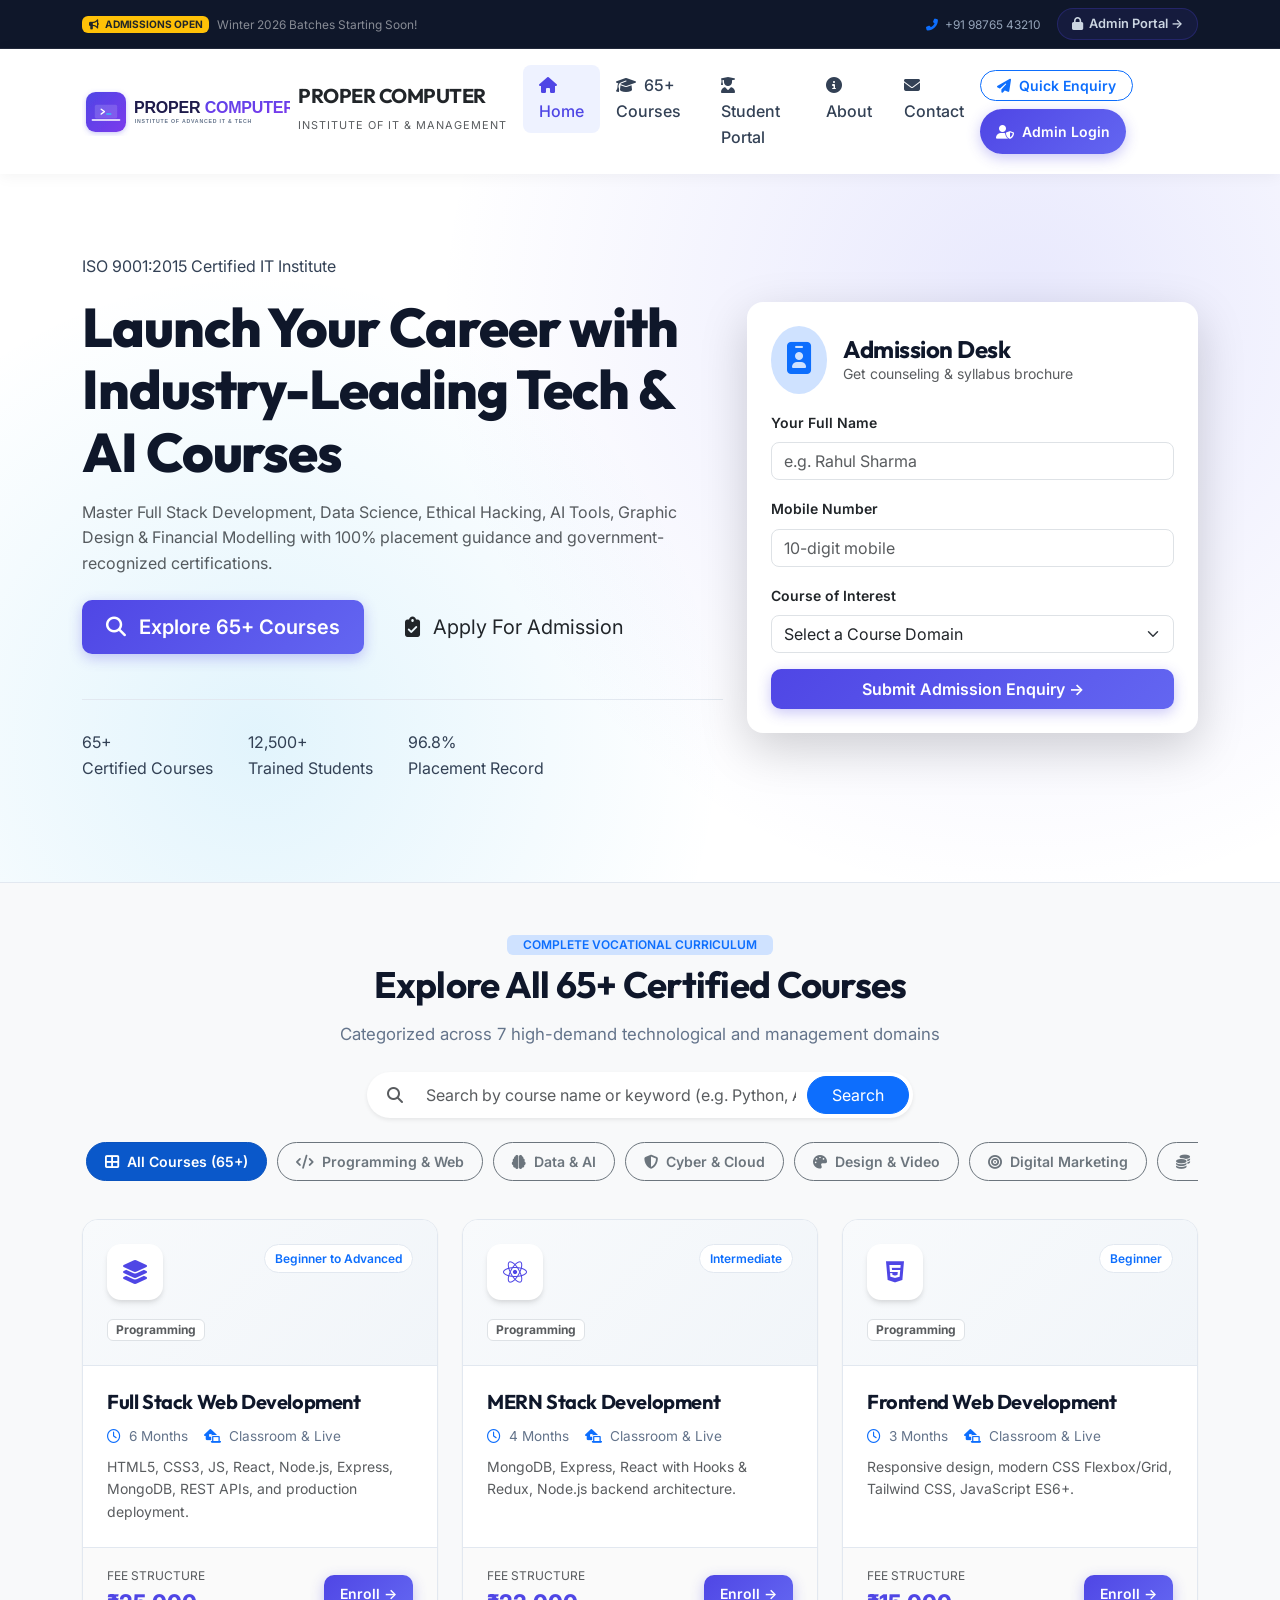
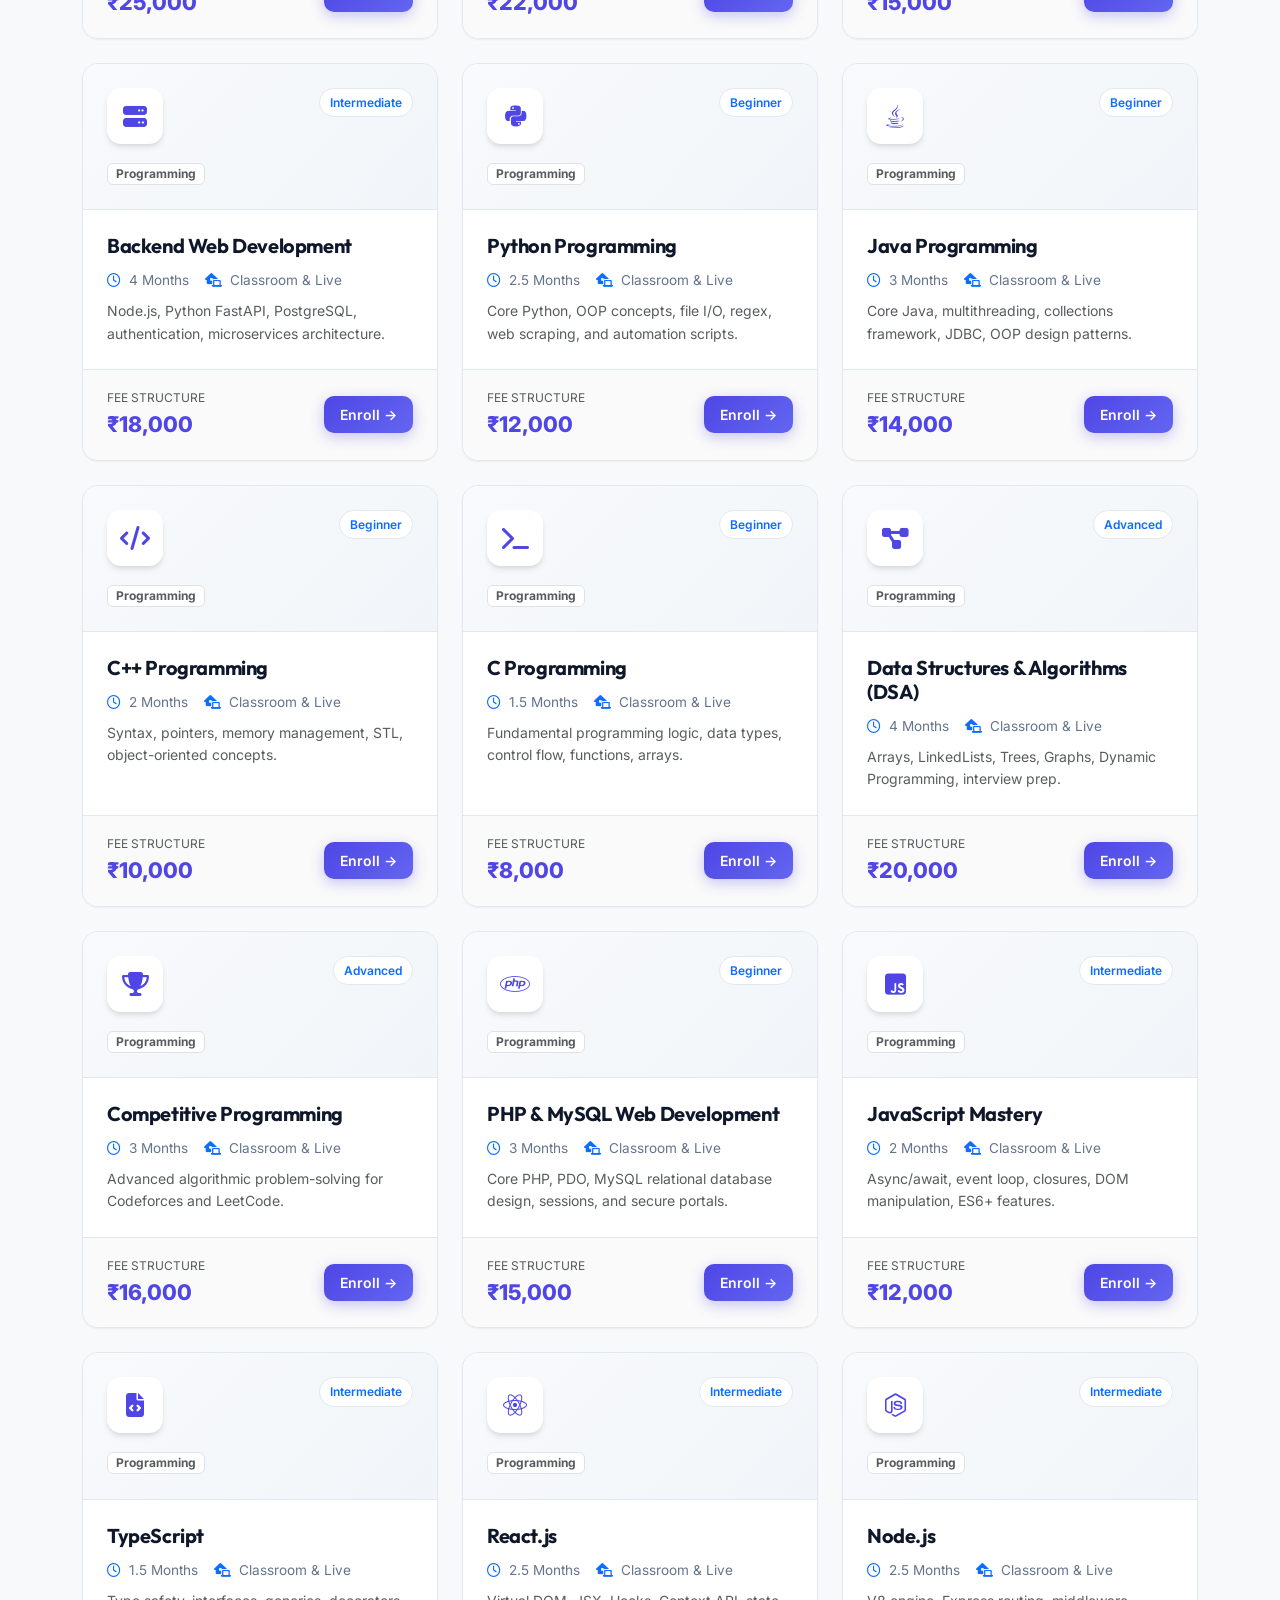
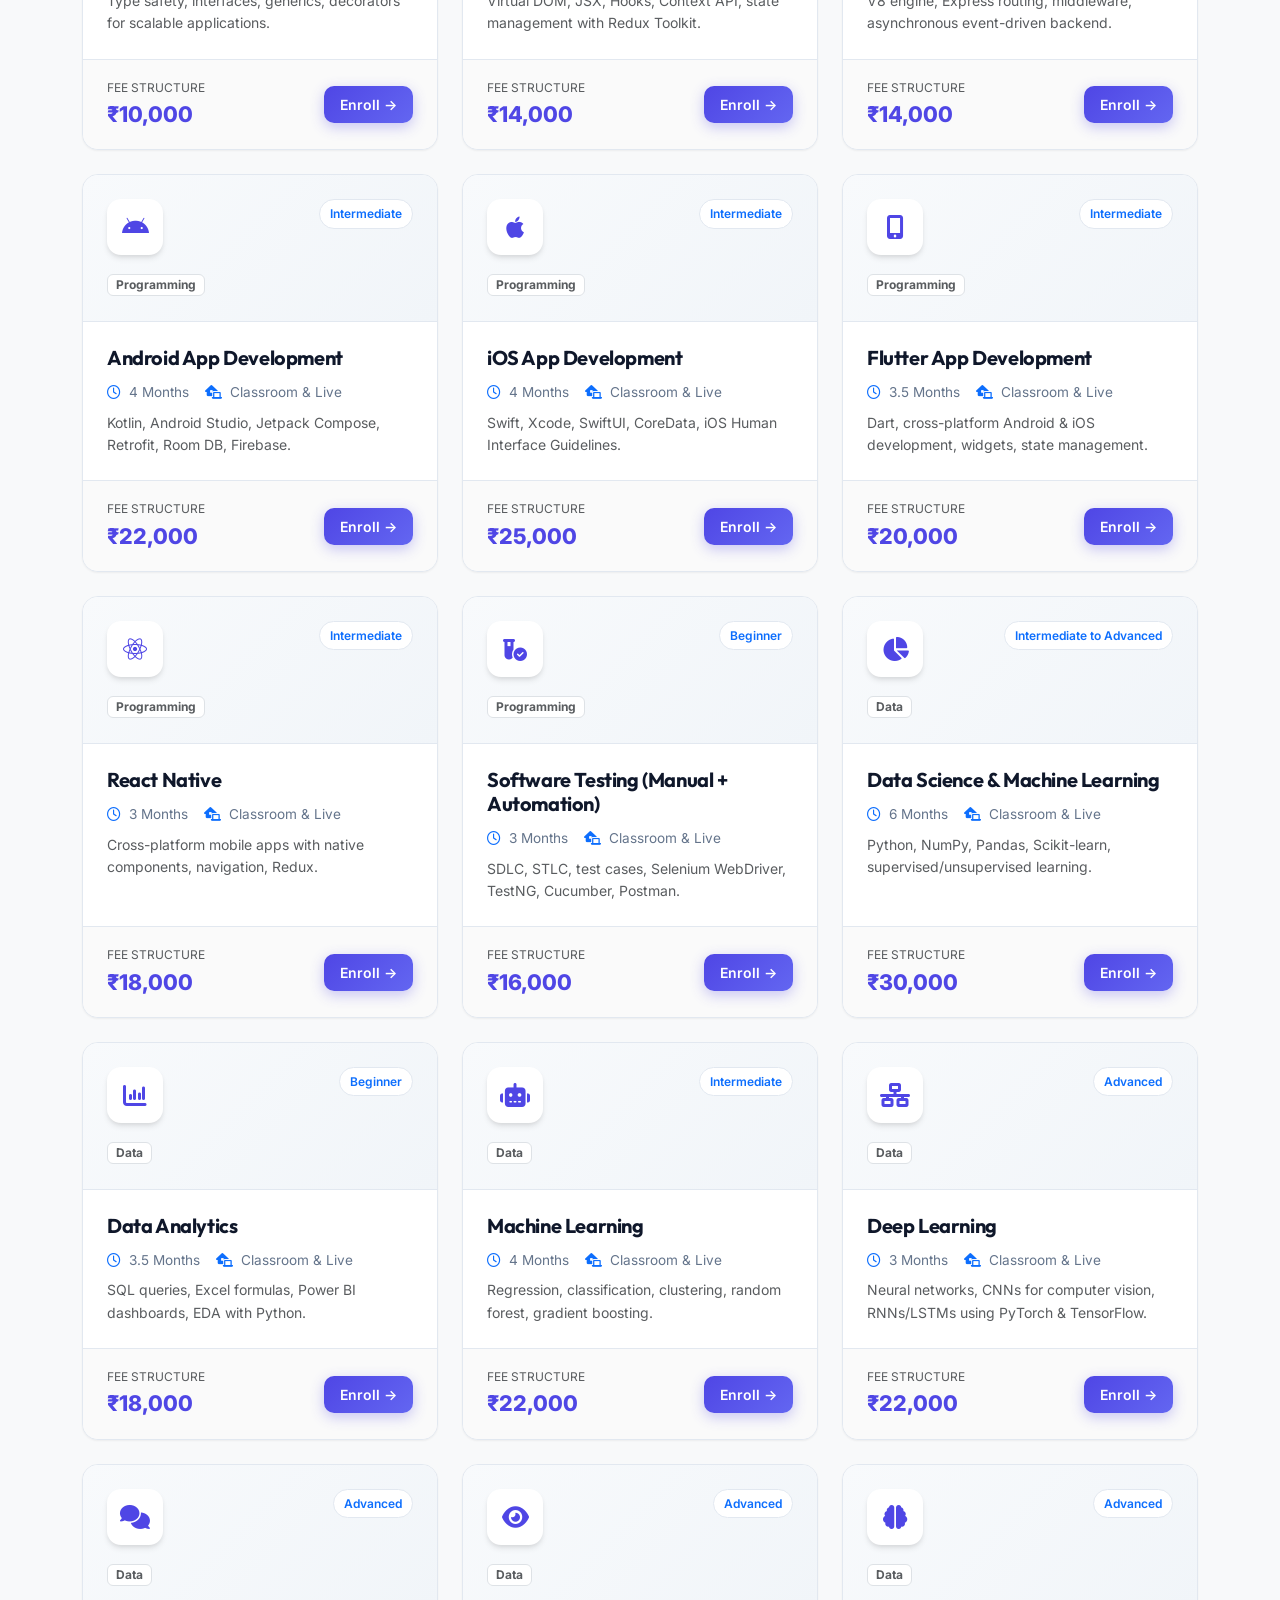
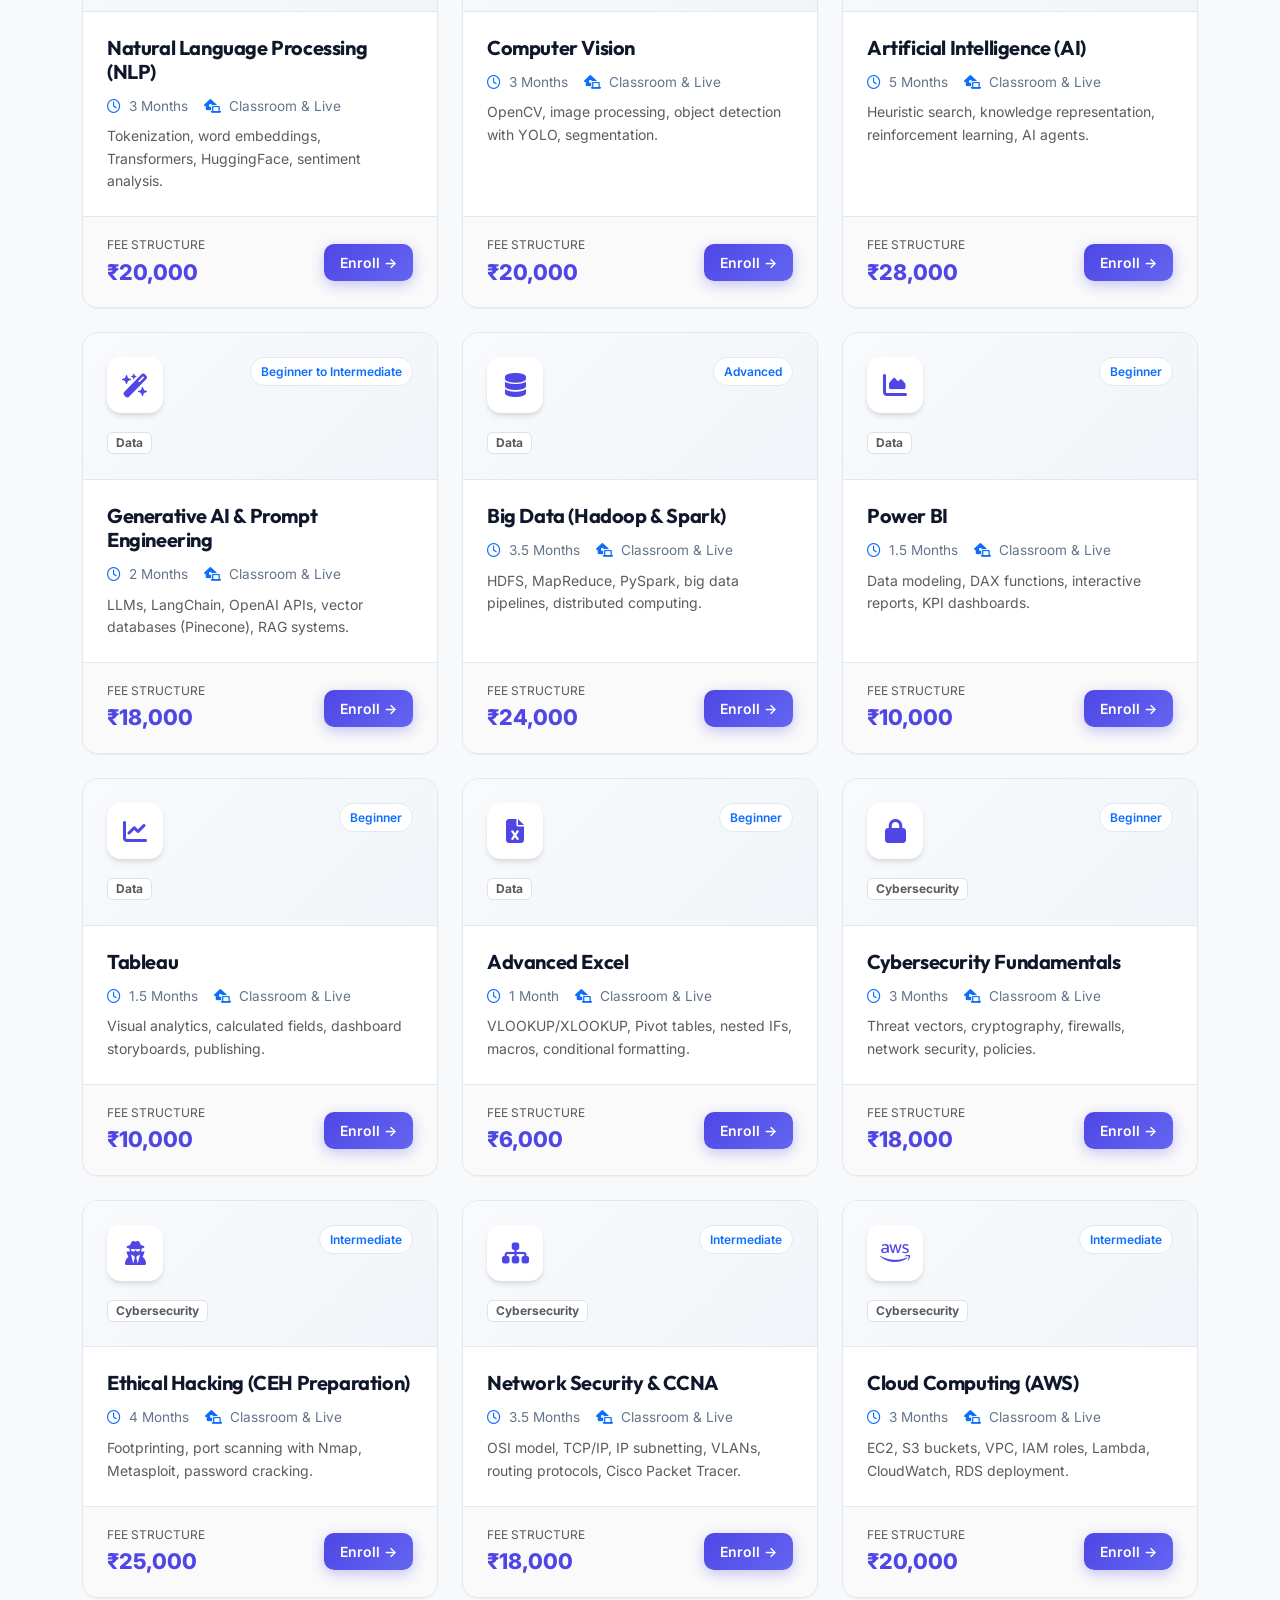
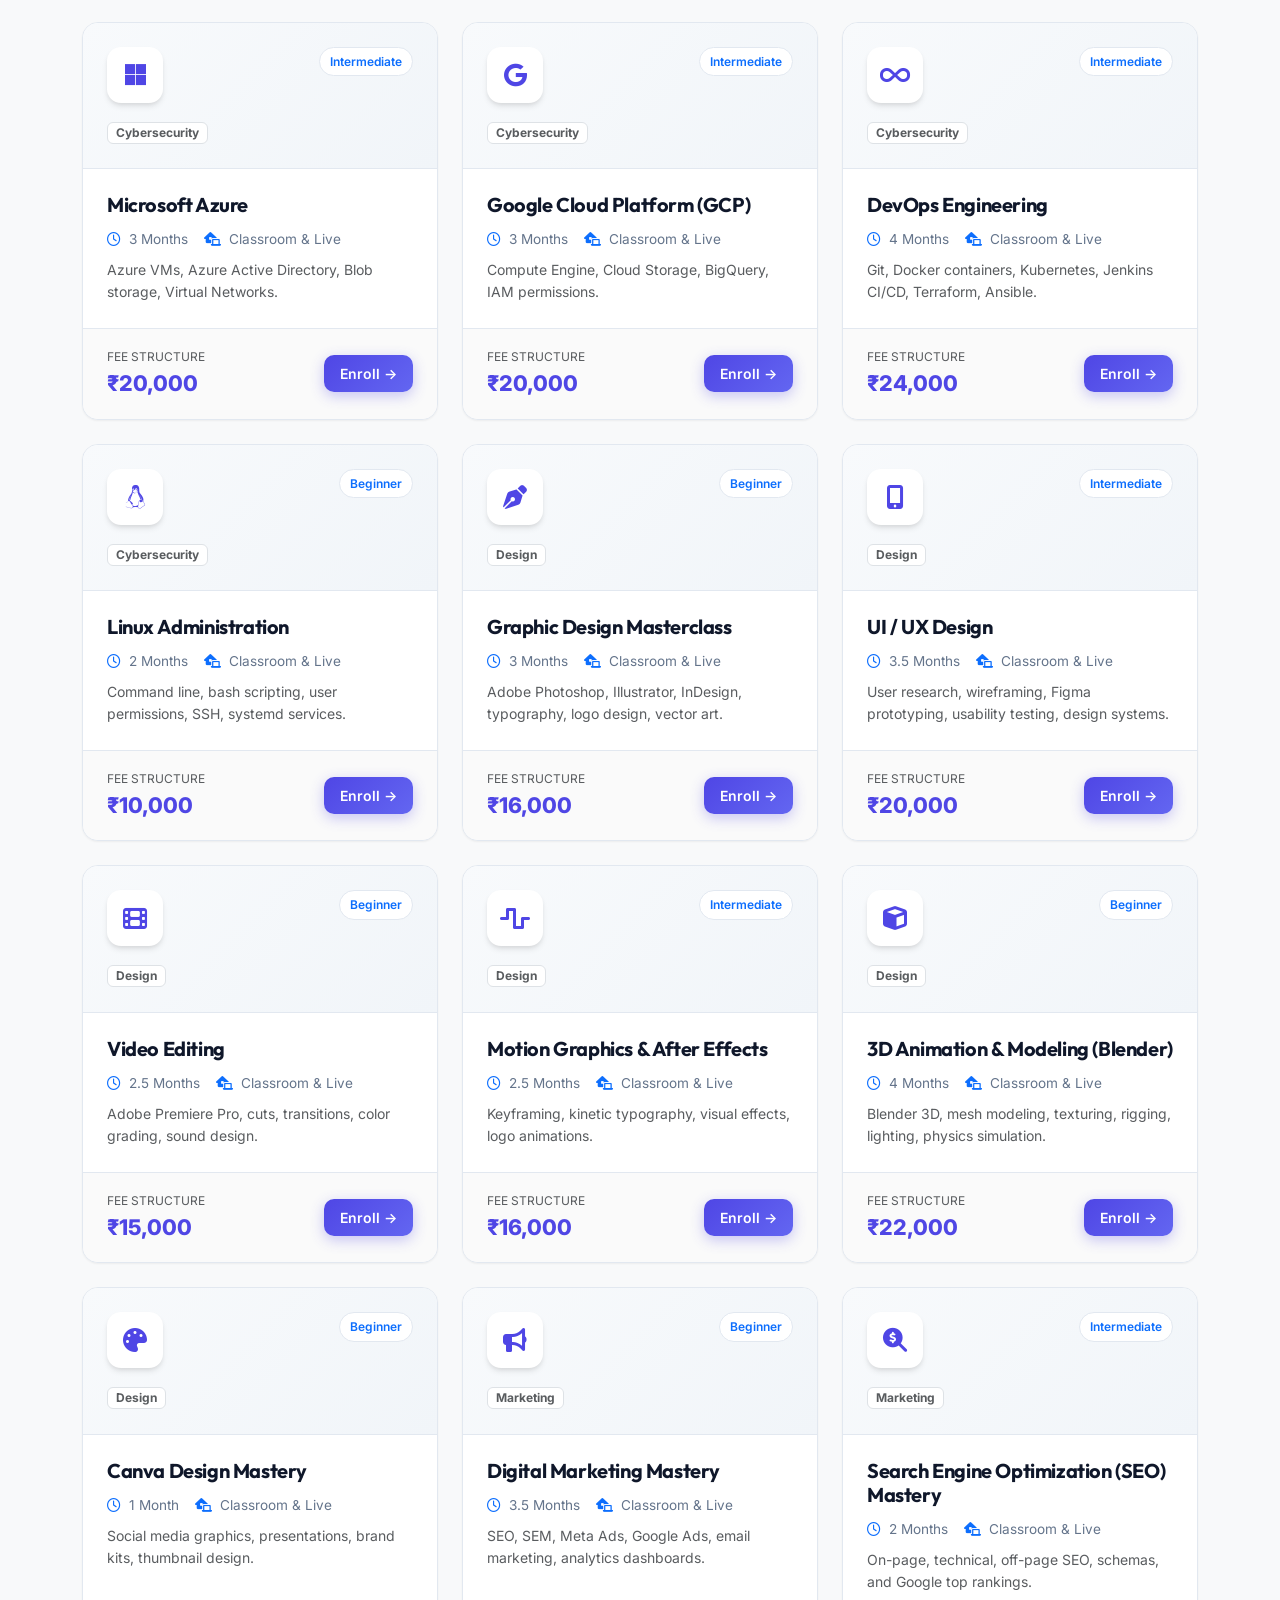
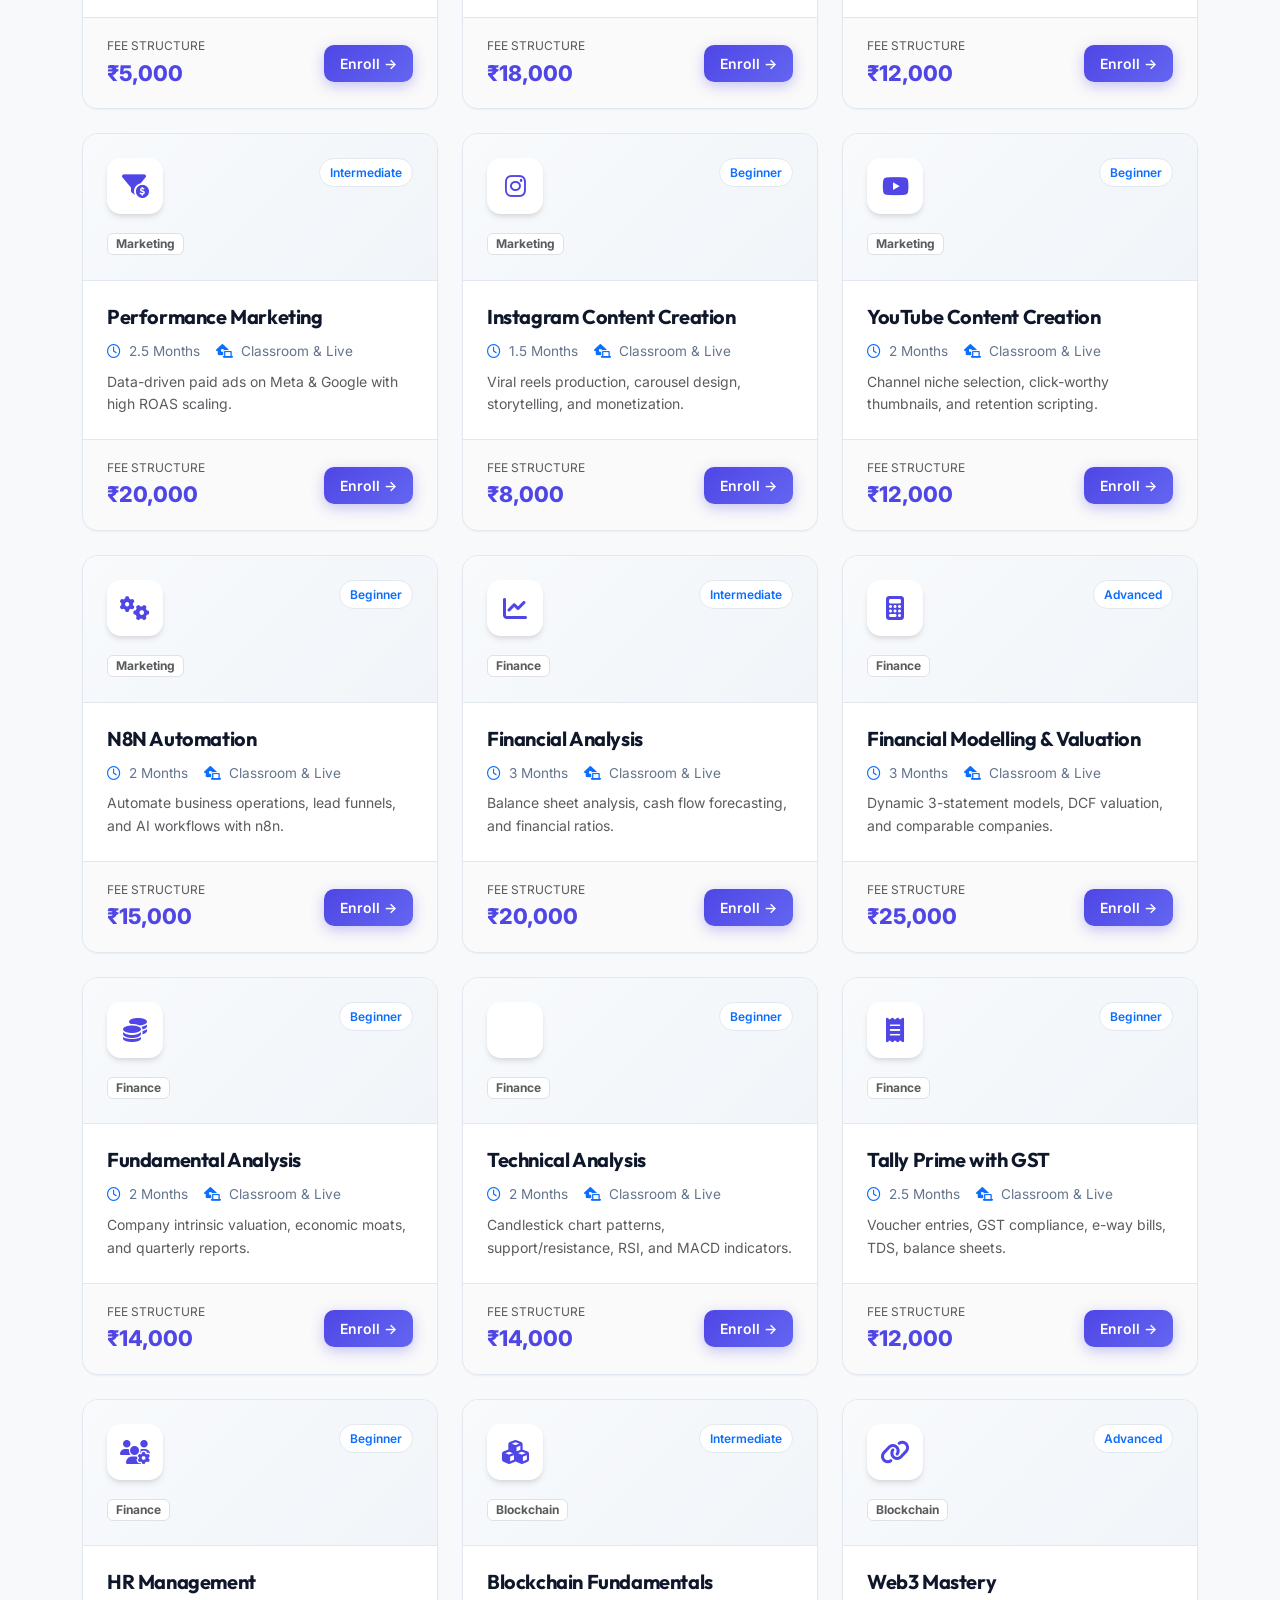
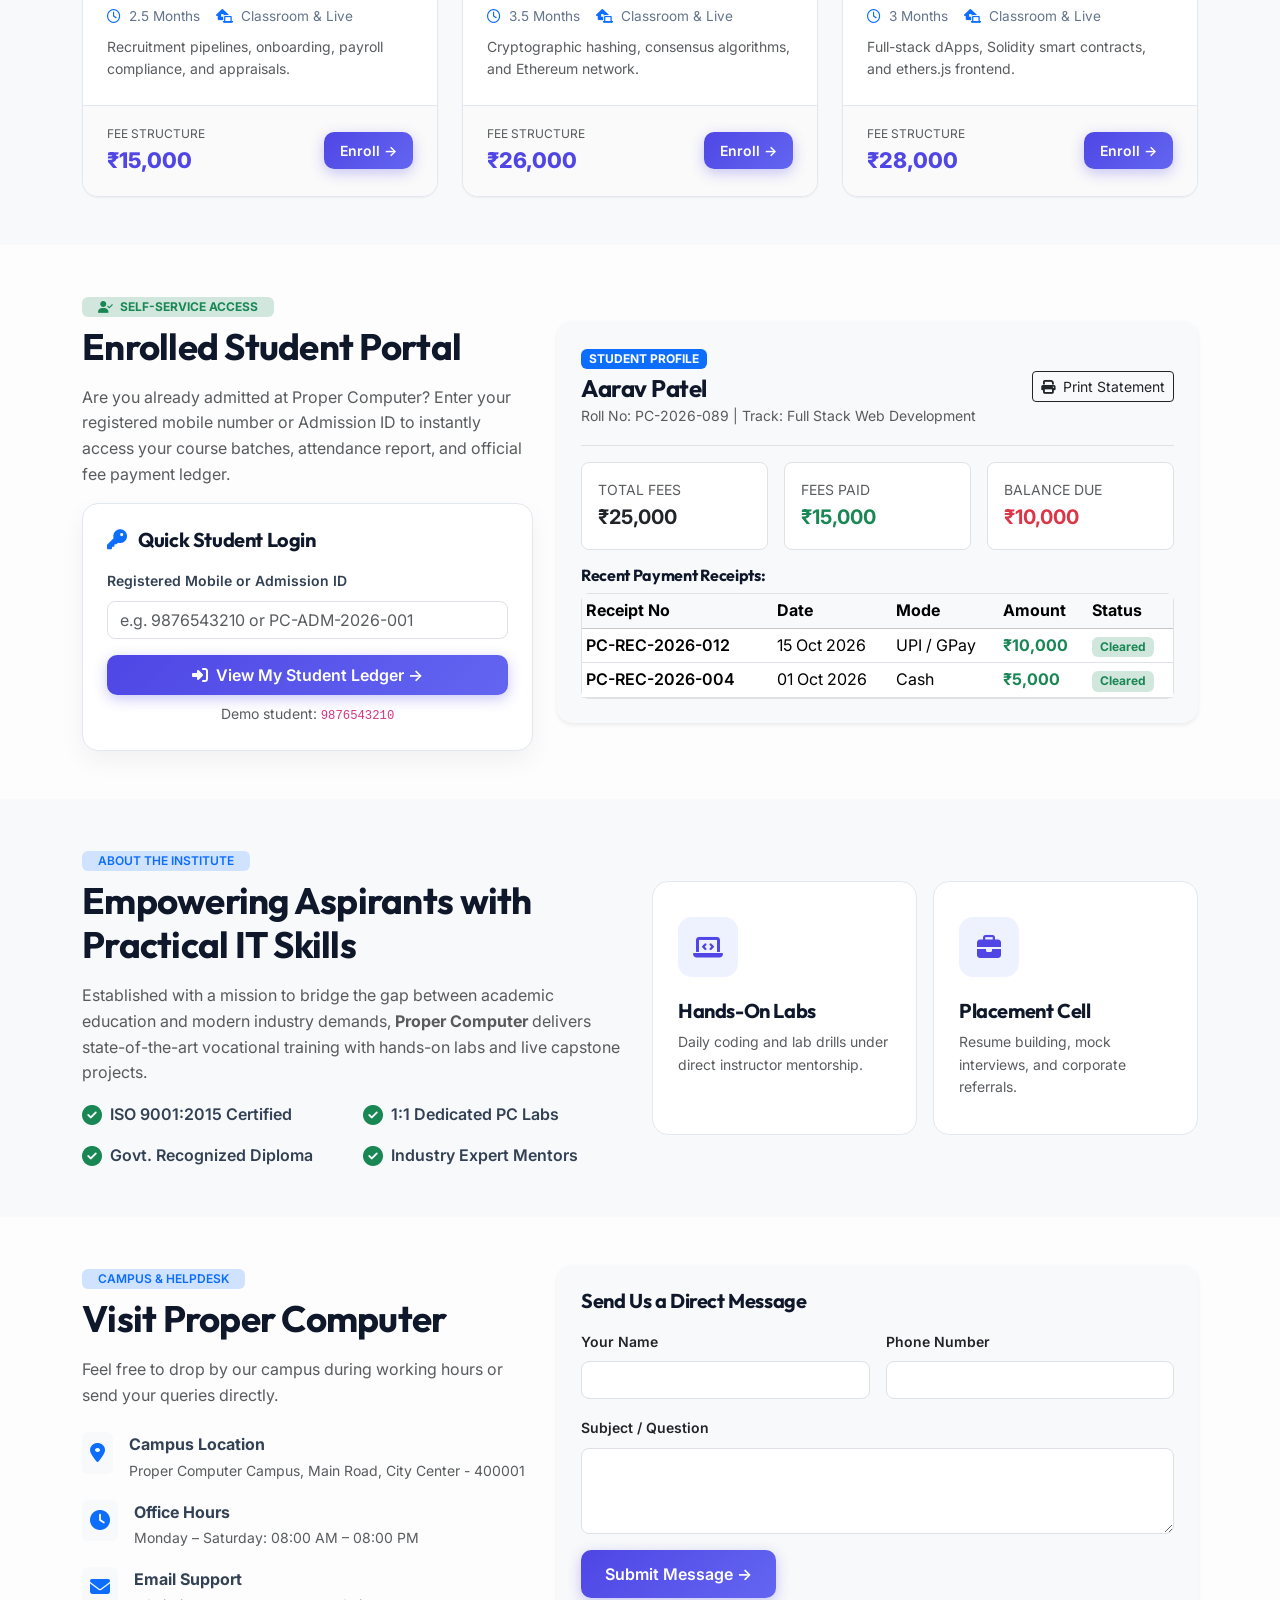
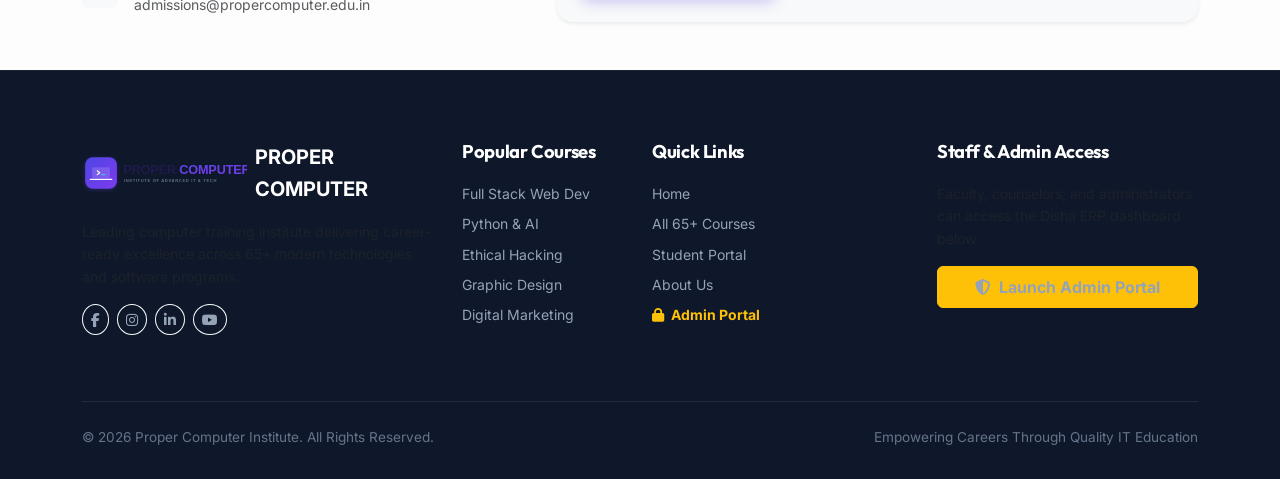
==== commit 620ccdda: "Make fully mobile-responsive and separate User Portal (index.html) and Admin Portal (admin.html)" ====
--- a/index.html
+++ b/index.html
@@ -2,8 +2,8 @@
 <html lang="en">
 <head>
     <meta charset="UTF-8">
-    <meta name="viewport" content="width=device-width, initial-scale=1.0">
-    <title>Proper Computer — Institute Management System &amp; Public Portal</title>
+    <meta name="viewport" content="width=device-width, initial-scale=1.0, maximum-scale=1.0, user-scalable=no">
+    <title>Proper Computer — Premier IT & Management Institute</title>
     <!-- Google Fonts -->
     <link rel="preconnect" href="https://fonts.googleapis.com">
     <link rel="preconnect" href="https://fonts.gstatic.com" crossorigin>
@@ -14,807 +14,587 @@
     <link rel="stylesheet" href="https://cdnjs.cloudflare.com/ajax/libs/font-awesome/6.5.1/css/all.min.css">
     <!-- Custom CSS -->
     <link rel="stylesheet" href="assets/css/style.css">
-    <link rel="stylesheet" href="assets/css/admin.css">
     <link rel="stylesheet" href="assets/css/print.css">
-    <!-- Chart.js -->
-    <script src="https://cdn.jsdelivr.net/npm/chart.js@4.4.1/dist/chart.umd.min.js"></script>
     <style>
-        .system-nav-bar {
-            background: #0f172a;
-            padding: 10px 20px;
-            position: sticky;
-            top: 0;
-            z-index: 2000;
-            border-bottom: 2px solid #4f46e5;
-        }
-        .nav-pill-btn {
-            color: #94a3b8;
-            border: 1px solid rgba(255,255,255,0.1);
-            background: rgba(255,255,255,0.05);
-            padding: 6px 14px;
-            border-radius: 8px;
-            font-size: 0.82rem;
+        .role-switch-badge {
+            background: rgba(79, 70, 229, 0.1);
+            color: #4f46e5;
+            border: 1px solid rgba(79, 70, 229, 0.25);
+            padding: 5px 14px;
+            border-radius: 20px;
+            font-size: 0.8rem;
             font-weight: 600;
-            cursor: pointer;
-            transition: all 0.2s;
-            text-decoration: none;
             display: inline-flex;
             align-items: center;
             gap: 6px;
+            text-decoration: none;
+            transition: all 0.2s;
         }
-        .nav-pill-btn:hover, .nav-pill-btn.active {
+        .role-switch-badge:hover {
+            background: #4f46e5;
             color: #ffffff;
-            background: #4f46e5;
-            border-color: #6366f1;
         }
-        .view-section {
-            display: none;
+        .student-portal-card {
+            background: #ffffff;
+            border-radius: 16px;
+            border: 1px solid #e2e8f0;
+            box-shadow: 0 10px 25px rgba(0,0,0,0.05);
         }
-        .view-section.active {
-            display: block;
+        .floating-portal-btn {
+            position: fixed;
+            bottom: 24px;
+            right: 24px;
+            z-index: 1040;
+            box-shadow: 0 10px 20px rgba(79, 70, 229, 0.4);
         }
     </style>
 </head>
 <body>
 
-<!-- Global System Navigation Bar -->
-<header class="system-nav-bar text-white d-flex justify-content-between align-items-center flex-wrap gap-2">
-    <div class="d-flex align-items-center gap-2">
-        <div class="bg-primary text-white rounded p-1 d-inline-flex"><i class="fas fa-laptop-code"></i></div>
-        <strong style="font-family:'Outfit',sans-serif; letter-spacing:0.5px;">PROPER COMPUTER BROWSER SHOWCASE</strong>
-        <span class="badge bg-success-subtle text-success small ms-2">LIVE APP READY</span>
-    </div>
-    <div class="d-flex gap-2 flex-wrap">
-        <button class="nav-pill-btn active" onclick="switchView('publicHome', this)"><i class="fas fa-globe"></i> Public Website</button>
-        <button class="nav-pill-btn" onclick="switchView('coursesCatalogue', this)"><i class="fas fa-book-open"></i> 65+ Courses</button>
-        <button class="nav-pill-btn" onclick="switchView('adminDashboard', this)"><i class="fas fa-gauge"></i> Admin Dashboard</button>
-        <button class="nav-pill-btn" onclick="switchView('adminEnquiries', this)"><i class="fas fa-user-tag"></i> Enquiries</button>
-        <button class="nav-pill-btn" onclick="switchView('adminAdmissions', this)"><i class="fas fa-graduation-cap"></i> Admissions</button>
-        <button class="nav-pill-btn" onclick="switchView('adminReceipts', this)"><i class="fas fa-receipt"></i> Receipts &amp; Print</button>
-        <button class="nav-pill-btn" onclick="switchView('adminEmployees', this)"><i class="fas fa-users"></i> Employees &amp; Payslips</button>
-        <button class="nav-pill-btn" onclick="switchView('adminReports', this)"><i class="fas fa-chart-line"></i> Reports (DMR)</button>
-        <button class="nav-pill-btn text-warning" onclick="switchView('xamppGuide', this)"><i class="fas fa-server"></i> XAMPP Setup</button>
-    </div>
-</header>
-
-<!-- =========================================================================
-     VIEW 1: PUBLIC WEBSITE HOMEPAGE
-     ========================================================================= -->
-<section id="publicHome" class="view-section active">
-    <!-- Top Announcement Bar -->
-    <div class="top-bar">
-        <div class="container d-flex justify-content-between align-items-center flex-wrap gap-2">
+<!-- Top Announcement Bar -->
+<div class="top-bar">
+    <div class="container d-flex justify-content-between align-items-center flex-wrap gap-2">
+        <div class="d-flex align-items-center gap-2">
+            <span class="badge bg-warning text-dark fw-bold small"><i class="fas fa-bullhorn me-1"></i> ADMISSIONS OPEN</span>
+            <span class="small text-white-50">Winter 2026 Batches Starting Soon!</span>
+        </div>
+        <div class="d-flex align-items-center gap-3">
+            <span class="small top-bar-contact"><i class="fas fa-phone-alt me-1 text-primary"></i> +91 98765 43210</span>
+            <a href="admin.html" class="role-switch-badge"><i class="fas fa-lock"></i> Admin Portal &rarr;</a>
+        </div>
+    </div>
+</div>
+
+<!-- Main Navigation (Mobile Responsive) -->
+<nav class="navbar navbar-expand-lg navbar-main sticky-top">
+    <div class="container">
+        <a class="navbar-brand d-flex align-items-center gap-2" href="index.html">
+            <img src="assets/images/logo.svg" alt="Proper Computer Logo" height="42">
             <div>
-                <i class="fas fa-phone-alt text-warning me-1"></i> +91 98223 34455 / +91 70200 31922 &nbsp;|&nbsp;
-                <i class="fas fa-envelope text-info me-1"></i> info@propercomputer.com
-            </div>
-            <div>
-                <span class="badge bg-danger rounded-pill me-2">Admissions Open 2026</span>
-                <span class="text-white-50 small">Proper Computer Academy, Kamptee / Nagpur</span>
-            </div>
-        </div>
-    </div>
-
-    <!-- Public Navbar -->
-    <nav class="navbar navbar-expand-lg navbar-main">
-        <div class="container">
-            <a class="navbar-brand d-flex align-items-center" href="#publicHome">
-                <img src="assets/images/logo.svg" alt="Proper Computer" style="height: 48px;">
-            </a>
-            <div class="d-flex align-items-center gap-3">
-                <a href="javascript:void(0)" onclick="switchView('coursesCatalogue')" class="nav-link fw-semibold">All Courses (65+)</a>
-                <a href="javascript:void(0)" onclick="switchView('adminDashboard')" class="btn btn-outline-primary btn-sm"><i class="fas fa-lock me-1"></i> Staff Login</a>
-                <a href="javascript:void(0)" onclick="switchView('coursesCatalogue')" class="btn btn-pc-primary btn-sm"><i class="fas fa-paper-plane me-1"></i> Apply Online</a>
-            </div>
-        </div>
-    </nav>
-
-    <!-- Hero Section -->
-    <section class="hero-section">
-        <div class="container">
-            <div class="row align-items-center g-5">
-                <div class="col-lg-7">
-                    <div class="hero-badge">
-                        <i class="fas fa-certificate me-2 text-warning"></i> Government Recognized &amp; ISO Certified IT Training
-                    </div>
-                    <h1 class="hero-title">
-                        Accelerate Your Tech Career with <span class="text-primary">Proper Computer</span>
-                    </h1>
-                    <p class="hero-subtitle">
-                        Gain job-ready skills through <strong>65+ hands-on courses</strong> in Full Stack Web Development, Artificial Intelligence, Data Analytics, Cybersecurity, UI/UX Design, and Financial Modeling.
-                    </p>
-                    <div class="d-flex flex-wrap gap-3">
-                        <button class="btn btn-pc-primary btn-lg" onclick="switchView('coursesCatalogue')">
-                            <i class="fas fa-graduation-cap me-2"></i> Explore All 65+ Courses
+                <span class="fw-bold d-block text-dark lh-1" style="font-family:'Outfit',sans-serif; font-size:1.25rem; letter-spacing:-0.5px;">PROPER COMPUTER</span>
+                <small class="text-muted text-uppercase" style="font-size:0.68rem; letter-spacing:1px;">INSTITUTE OF IT &amp; MANAGEMENT</small>
+            </div>
+        </a>
+        
+        <button class="navbar-toggler border-0 shadow-none p-2" type="button" data-bs-toggle="collapse" data-bs-target="#userNav">
+            <i class="fas fa-bars-staggered fa-lg text-primary"></i>
+        </button>
+
+        <div class="collapse navbar-collapse" id="userNav">
+            <ul class="navbar-nav mx-auto mb-2 mb-lg-0 fw-semibold">
+                <li class="nav-item"><a class="nav-link active" href="#home"><i class="fas fa-home me-1"></i> Home</a></li>
+                <li class="nav-item"><a class="nav-link" href="#coursesSection"><i class="fas fa-graduation-cap me-1"></i> 65+ Courses</a></li>
+                <li class="nav-item"><a class="nav-link" href="#studentPortalSection"><i class="fas fa-user-graduate me-1"></i> Student Portal</a></li>
+                <li class="nav-item"><a class="nav-link" href="#aboutSection"><i class="fas fa-info-circle me-1"></i> About</a></li>
+                <li class="nav-item"><a class="nav-link" href="#contactSection"><i class="fas fa-envelope me-1"></i> Contact</a></li>
+            </ul>
+            <div class="d-flex gap-2 flex-wrap">
+                <button class="btn btn-outline-primary btn-sm px-3 rounded-pill fw-semibold" data-bs-toggle="modal" data-bs-target="#enquiryModal">
+                    <i class="fas fa-paper-plane me-1"></i> Quick Enquiry
+                </button>
+                <a href="admin.html" class="btn btn-pc-primary btn-sm px-3 rounded-pill fw-semibold">
+                    <i class="fas fa-user-shield me-1"></i> Admin Login
+                </a>
+            </div>
+        </div>
+    </div>
+</nav>
+
+<!-- Hero Section -->
+<section class="hero-section" id="home">
+    <div class="container position-relative">
+        <div class="row align-items-center g-4">
+            <div class="col-lg-7">
+                <div class="hero-badge-live mb-3">
+                    <span class="live-dot"></span> ISO 9001:2015 Certified IT Institute
+                </div>
+                <h1 class="hero-title mb-3">
+                    Launch Your Career with Industry-Leading <span class="highlight">Tech &amp; AI</span> Courses
+                </h1>
+                <p class="hero-lead text-muted mb-4">
+                    Master Full Stack Development, Data Science, Ethical Hacking, AI Tools, Graphic Design &amp; Financial Modelling with 100% placement guidance and government-recognized certifications.
+                </p>
+                <div class="d-flex gap-3 flex-wrap">
+                    <a href="#coursesSection" class="btn btn-pc-primary btn-lg px-4">
+                        <i class="fas fa-search me-2"></i> Explore 65+ Courses
+                    </a>
+                    <button class="btn btn-pc-secondary btn-lg px-4" data-bs-toggle="modal" data-bs-target="#enquiryModal">
+                        <i class="fas fa-clipboard-check me-2"></i> Apply For Admission
+                    </button>
+                </div>
+                <div class="hero-stats">
+                    <div>
+                        <div class="stat-card-num">65+</div>
+                        <div class="stat-card-label">Certified Courses</div>
+                    </div>
+                    <div>
+                        <div class="stat-card-num">12,500+</div>
+                        <div class="stat-card-label">Trained Students</div>
+                    </div>
+                    <div>
+                        <div class="stat-card-num">96.8%</div>
+                        <div class="stat-card-label">Placement Record</div>
+                    </div>
+                </div>
+            </div>
+            
+            <div class="col-lg-5">
+                <div class="card border-0 shadow-lg rounded-4 p-4 bg-white">
+                    <div class="d-flex align-items-center gap-3 mb-3">
+                        <div class="rounded-circle bg-primary-subtle text-primary p-3">
+                            <i class="fas fa-id-badge fa-2x"></i>
+                        </div>
+                        <div>
+                            <h4 class="mb-0 fw-bold">Admission Desk</h4>
+                            <p class="text-muted small mb-0">Get counseling &amp; syllabus brochure</p>
+                        </div>
+                    </div>
+                    <form onsubmit="handleQuickEnquiry(event)">
+                        <div class="mb-3">
+                            <label class="form-label small fw-semibold">Your Full Name</label>
+                            <input type="text" class="form-control rounded-3" id="quickName" placeholder="e.g. Rahul Sharma" required>
+                        </div>
+                        <div class="mb-3">
+                            <label class="form-label small fw-semibold">Mobile Number</label>
+                            <input type="tel" class="form-control rounded-3" id="quickPhone" placeholder="10-digit mobile" pattern="[0-9]{10}" required>
+                        </div>
+                        <div class="mb-3">
+                            <label class="form-label small fw-semibold">Course of Interest</label>
+                            <select class="form-select rounded-3" id="quickCourse" required>
+                                <option value="">Select a Course Domain</option>
+                                <option value="Full Stack Web Development">Full Stack Web Development</option>
+                                <option value="Data Science & Machine Learning">Data Science &amp; Machine Learning</option>
+                                <option value="Certified Ethical Hacker (CEH)">Ethical Hacking &amp; Cybersecurity</option>
+                                <option value="UI / UX Design">UI / UX &amp; Graphic Design</option>
+                                <option value="Generative AI & Prompt Engineering">Generative AI Tools</option>
+                                <option value="Digital Marketing Mastery">Digital Marketing</option>
+                                <option value="Financial Modelling & Valuation">Financial Modelling</option>
+                            </select>
+                        </div>
+                        <button type="submit" class="btn btn-pc-primary w-100 py-2 fw-semibold">
+                            Submit Admission Enquiry &rarr;
                         </button>
-                        <button class="btn btn-pc-outline btn-lg" onclick="switchView('adminDashboard')">
-                            <i class="fas fa-gauge me-2"></i> Open Management Dashboard
+                    </form>
+                </div>
+            </div>
+        </div>
+    </div>
+</section>
+
+<!-- Course Catalogue Section (65+ Courses with Mobile Swipeable Categories) -->
+<section class="py-5 bg-light" id="coursesSection">
+    <div class="container">
+        <div class="text-center mb-4">
+            <span class="badge bg-primary-subtle text-primary fw-semibold px-3 py-1 mb-2">COMPLETE VOCATIONAL CURRICULUM</span>
+            <h2 class="section-title">Explore All 65+ Certified Courses</h2>
+            <p class="section-subtitle">Categorized across 7 high-demand technological and management domains</p>
+        </div>
+
+        <!-- Live Search Bar -->
+        <div class="row justify-content-center mb-3">
+            <div class="col-md-8 col-lg-6">
+                <div class="input-group shadow-sm rounded-pill overflow-hidden bg-white p-1">
+                    <span class="input-group-text bg-transparent border-0 text-muted ps-3"><i class="fas fa-search"></i></span>
+                    <input type="text" id="liveSearchInput" class="form-control border-0 shadow-none" placeholder="Search by course name or keyword (e.g. Python, AI, React, SEO)..." oninput="filterUserCourses()">
+                    <button class="btn btn-primary rounded-pill px-4" onclick="filterUserCourses()">Search</button>
+                </div>
+            </div>
+        </div>
+
+        <!-- Swipeable Category Pills on Mobile -->
+        <div class="cat-scroll-container mb-4">
+            <button class="btn btn-primary cat-btn active" onclick="filterByCat('all', this)"><i class="fas fa-th-large me-1"></i> All Courses (65+)</button>
+            <button class="btn btn-outline-secondary cat-btn" onclick="filterByCat('Programming', this)"><i class="fas fa-code me-1"></i> Programming &amp; Web</button>
+            <button class="btn btn-outline-secondary cat-btn" onclick="filterByCat('Data', this)"><i class="fas fa-brain me-1"></i> Data &amp; AI</button>
+            <button class="btn btn-outline-secondary cat-btn" onclick="filterByCat('Cybersecurity', this)"><i class="fas fa-shield-alt me-1"></i> Cyber &amp; Cloud</button>
+            <button class="btn btn-outline-secondary cat-btn" onclick="filterByCat('Design', this)"><i class="fas fa-palette me-1"></i> Design &amp; Video</button>
+            <button class="btn btn-outline-secondary cat-btn" onclick="filterByCat('Marketing', this)"><i class="fas fa-bullseye me-1"></i> Digital Marketing</button>
+            <button class="btn btn-outline-secondary cat-btn" onclick="filterByCat('Finance', this)"><i class="fas fa-coins me-1"></i> Finance &amp; Mgmt</button>
+            <button class="btn btn-outline-secondary cat-btn" onclick="filterByCat('Blockchain', this)"><i class="fas fa-cubes me-1"></i> Blockchain</button>
+        </div>
+
+        <!-- Course Cards Grid (Responsive 1-col mobile, 2-col tablet, 3-col desktop) -->
+        <div class="row g-4" id="userCourseCardsRow">
+            <!-- Dynamic JavaScript Injected Courses -->
+        </div>
+    </div>
+</section>
+
+<!-- Student Portal Section (Dedicated for Students) -->
+<section class="py-5" id="studentPortalSection">
+    <div class="container">
+        <div class="row align-items-center g-4">
+            <div class="col-lg-5">
+                <span class="badge bg-success-subtle text-success fw-bold px-3 py-1 mb-2"><i class="fas fa-user-check me-1"></i> SELF-SERVICE ACCESS</span>
+                <h2 class="section-title mb-3">Enrolled Student Portal</h2>
+                <p class="text-muted">
+                    Are you already admitted at Proper Computer? Enter your registered mobile number or Admission ID to instantly access your course batches, attendance report, and official fee payment ledger.
+                </p>
+                <div class="student-portal-card p-4">
+                    <h5 class="fw-bold mb-3"><i class="fas fa-key text-primary me-2"></i> Quick Student Login</h5>
+                    <form onsubmit="handleStudentDemoLogin(event)">
+                        <div class="mb-3">
+                            <label class="form-label small fw-semibold">Registered Mobile or Admission ID</label>
+                            <input type="text" class="form-control rounded-3" id="studentIdInput" placeholder="e.g. 9876543210 or PC-ADM-2026-001" required>
+                        </div>
+                        <button type="submit" class="btn btn-pc-primary w-100 py-2 fw-semibold">
+                            <i class="fas fa-sign-in-alt me-1"></i> View My Student Ledger &rarr;
                         </button>
-                    </div>
-
-                    <div class="hero-stats">
-                        <div class="stat-item">
-                            <h3>65+</h3>
-                            <p>Specialized Courses</p>
-                        </div>
-                        <div class="stat-item">
-                            <h3>100%</h3>
-                            <p>Practical Lab Training</p>
-                        </div>
-                        <div class="stat-item">
-                            <h3>5,000+</h3>
-                            <p>Graduated Alumni</p>
-                        </div>
-                        <div class="stat-item">
-                            <h3>94%</h3>
-                            <p>Placement Support</p>
-                        </div>
-                    </div>
-                </div>
-
-                <div class="col-lg-5">
-                    <div class="card shadow-xl border-0 rounded-4 overflow-hidden p-4 bg-white" style="border:1px solid var(--pc-border)!important;">
-                        <div class="text-center mb-3">
-                            <span class="badge bg-primary-subtle text-primary px-3 py-2 rounded-pill fw-bold mb-2">QUICK ENQUIRY</span>
-                            <h4 class="fw-bold mb-1">Book a Free Demo Class</h4>
-                            <p class="text-muted small">Talk to our faculty and get an expert syllabus walkthrough.</p>
-                        </div>
-
-                        <form onsubmit="alert('Enquiry submitted successfully! Counselor will follow up.'); return false;">
-                            <div class="mb-3">
-                                <label class="form-label small fw-semibold text-muted">Your Full Name</label>
-                                <input type="text" class="form-control bg-light" placeholder="e.g. Shafeen Sheikh" value="Shafeen Sheikh" required>
+                    </form>
+                    <small class="text-muted d-block mt-2 text-center">Demo student: <code>9876543210</code></small>
+                </div>
+            </div>
+
+            <div class="col-lg-7">
+                <div class="card border-0 shadow-sm rounded-4 p-4 bg-light" id="studentDetailsBox">
+                    <div class="d-flex justify-content-between align-items-center border-bottom pb-3 mb-3 flex-wrap gap-2">
+                        <div>
+                            <span class="badge bg-primary">STUDENT PROFILE</span>
+                            <h4 class="fw-bold mb-0 mt-1" id="stName">Aarav Patel</h4>
+                            <small class="text-muted" id="stRoll">Roll No: PC-2026-089 | Track: Full Stack Web Development</small>
+                        </div>
+                        <button class="btn btn-sm btn-outline-dark" onclick="window.print()"><i class="fas fa-print me-1"></i> Print Statement</button>
+                    </div>
+
+                    <div class="row g-3 mb-3">
+                        <div class="col-sm-4">
+                            <div class="bg-white p-3 rounded-3 border">
+                                <small class="text-muted d-block">TOTAL FEES</small>
+                                <strong class="text-dark fs-5" id="stTotal">₹25,000</strong>
                             </div>
-                            <div class="mb-3">
-                                <label class="form-label small fw-semibold text-muted">Mobile Number</label>
-                                <input type="tel" class="form-control bg-light" placeholder="e.g. 7020031922" value="7020031922" required>
+                        </div>
+                        <div class="col-sm-4">
+                            <div class="bg-white p-3 rounded-3 border">
+                                <small class="text-muted d-block">FEES PAID</small>
+                                <strong class="text-success fs-5" id="stPaid">₹15,000</strong>
                             </div>
-                            <div class="mb-3">
-                                <label class="form-label small fw-semibold text-muted">Select Course of Interest</label>
-                                <select class="form-select bg-light">
-                                    <option>Web Development with PHP/MySQL</option>
-                                    <option>MERN Stack</option>
-                                    <option>Python &amp; DSA</option>
-                                    <option>Data Science &amp; Machine Learning</option>
-                                    <option>UI/UX Design with Figma</option>
-                                </select>
+                        </div>
+                        <div class="col-sm-4">
+                            <div class="bg-white p-3 rounded-3 border">
+                                <small class="text-muted d-block">BALANCE DUE</small>
+                                <strong class="text-danger fs-5" id="stDue">₹10,000</strong>
                             </div>
-                            <button type="submit" class="btn btn-pc-primary w-100 py-3 fw-bold">
-                                <i class="fas fa-paper-plane me-2"></i> Submit Admission Enquiry
-                            </button>
-                        </form>
-                    </div>
-                </div>
-            </div>
-        </div>
-    </section>
-
-    <!-- Why Choose Us -->
-    <section class="section-padding bg-dark text-white">
-        <div class="container">
-            <div class="row align-items-center g-5">
-                <div class="col-lg-5">
-                    <span class="badge bg-primary px-3 py-2 rounded-pill fw-bold mb-3">WHY PROPER COMPUTER</span>
-                    <h2 class="text-white fw-bold mb-4" style="font-size: 2.2rem;">Engineered for Career Outcomes, Not Just Theory</h2>
-                    <p class="text-white-50 mb-4">Every student works on production-grade projects, receives 1-on-1 mentorship from industry veterans, and graduates with an impressive portfolio.</p>
-                </div>
-                <div class="col-lg-7">
-                    <div class="row g-4">
-                        <div class="col-md-6">
-                            <div class="p-4 rounded-4 bg-white bg-opacity-10 border border-white border-opacity-10 h-100">
-                                <i class="fas fa-laptop-code fs-1 text-primary mb-3"></i>
-                                <h5 class="fw-bold text-white mb-2">Modern IT Labs</h5>
-                                <p class="text-white-50 small mb-0">High-speed dual-monitor workstations equipped with professional software suites.</p>
+                        </div>
+                    </div>
+
+                    <h6 class="fw-bold mb-2">Recent Payment Receipts:</h6>
+                    <div class="table-responsive-touch bg-white rounded-3 border">
+                        <table class="table table-sm table-hover mb-0">
+                            <thead class="table-light">
+                                <tr>
+                                    <th>Receipt No</th>
+                                    <th>Date</th>
+                                    <th>Mode</th>
+                                    <th>Amount</th>
+                                    <th>Status</th>
+                                </tr>
+                            </thead>
+                            <tbody>
+                                <tr>
+                                    <td><span class="fw-semibold">PC-REC-2026-012</span></td>
+                                    <td>15 Oct 2026</td>
+                                    <td>UPI / GPay</td>
+                                    <td class="text-success fw-bold">₹10,000</td>
+                                    <td><span class="badge bg-success-subtle text-success">Cleared</span></td>
+                                </tr>
+                                <tr>
+                                    <td><span class="fw-semibold">PC-REC-2026-004</span></td>
+                                    <td>01 Oct 2026</td>
+                                    <td>Cash</td>
+                                    <td class="text-success fw-bold">₹5,000</td>
+                                    <td><span class="badge bg-success-subtle text-success">Cleared</span></td>
+                                </tr>
+                            </tbody>
+                        </table>
+                    </div>
+                </div>
+            </div>
+        </div>
+    </div>
+</section>
+
+<!-- About Section -->
+<section class="py-5 bg-light" id="aboutSection">
+    <div class="container">
+        <div class="row align-items-center g-4">
+            <div class="col-lg-6">
+                <span class="badge bg-primary-subtle text-primary fw-semibold px-3 py-1 mb-2">ABOUT THE INSTITUTE</span>
+                <h2 class="section-title mb-3">Empowering Aspirants with Practical IT Skills</h2>
+                <p class="text-muted mb-3">
+                    Established with a mission to bridge the gap between academic education and modern industry demands, <strong>Proper Computer</strong> delivers state-of-the-art vocational training with hands-on labs and live capstone projects.
+                </p>
+                <div class="row g-3">
+                    <div class="col-sm-6">
+                        <div class="d-flex align-items-center gap-2">
+                            <i class="fas fa-check-circle text-success fs-5"></i>
+                            <span class="fw-semibold">ISO 9001:2015 Certified</span>
+                        </div>
+                    </div>
+                    <div class="col-sm-6">
+                        <div class="d-flex align-items-center gap-2">
+                            <i class="fas fa-check-circle text-success fs-5"></i>
+                            <span class="fw-semibold">1:1 Dedicated PC Labs</span>
+                        </div>
+                    </div>
+                    <div class="col-sm-6">
+                        <div class="d-flex align-items-center gap-2">
+                            <i class="fas fa-check-circle text-success fs-5"></i>
+                            <span class="fw-semibold">Govt. Recognized Diploma</span>
+                        </div>
+                    </div>
+                    <div class="col-sm-6">
+                        <div class="d-flex align-items-center gap-2">
+                            <i class="fas fa-check-circle text-success fs-5"></i>
+                            <span class="fw-semibold">Industry Expert Mentors</span>
+                        </div>
+                    </div>
+                </div>
+            </div>
+            <div class="col-lg-6">
+                <div class="row g-3">
+                    <div class="col-6">
+                        <div class="feature-box">
+                            <div class="feature-icon"><i class="fas fa-laptop-code"></i></div>
+                            <h5 class="fw-bold">Hands-On Labs</h5>
+                            <p class="text-muted small mb-0">Daily coding and lab drills under direct instructor mentorship.</p>
+                        </div>
+                    </div>
+                    <div class="col-6">
+                        <div class="feature-box">
+                            <div class="feature-icon"><i class="fas fa-briefcase"></i></div>
+                            <h5 class="fw-bold">Placement Cell</h5>
+                            <p class="text-muted small mb-0">Resume building, mock interviews, and corporate referrals.</p>
+                        </div>
+                    </div>
+                </div>
+            </div>
+        </div>
+    </div>
+</section>
+
+<!-- Contact Section -->
+<section class="py-5" id="contactSection">
+    <div class="container">
+        <div class="row g-4">
+            <div class="col-lg-5">
+                <span class="badge bg-primary-subtle text-primary fw-semibold px-3 py-1 mb-2">CAMPUS &amp; HELPDESK</span>
+                <h2 class="section-title mb-3">Visit Proper Computer</h2>
+                <p class="text-muted mb-4">Feel free to drop by our campus during working hours or send your queries directly.</p>
+                <div class="d-flex align-items-start gap-3 mb-3">
+                    <div class="rounded p-2 bg-light text-primary"><i class="fas fa-map-marker-alt fa-lg"></i></div>
+                    <div>
+                        <strong class="d-block">Campus Location</strong>
+                        <span class="text-muted small">Proper Computer Campus, Main Road, City Center - 400001</span>
+                    </div>
+                </div>
+                <div class="d-flex align-items-start gap-3 mb-3">
+                    <div class="rounded p-2 bg-light text-primary"><i class="fas fa-clock fa-lg"></i></div>
+                    <div>
+                        <strong class="d-block">Office Hours</strong>
+                        <span class="text-muted small">Monday – Saturday: 08:00 AM – 08:00 PM</span>
+                    </div>
+                </div>
+                <div class="d-flex align-items-start gap-3">
+                    <div class="rounded p-2 bg-light text-primary"><i class="fas fa-envelope fa-lg"></i></div>
+                    <div>
+                        <strong class="d-block">Email Support</strong>
+                        <span class="text-muted small">admissions@propercomputer.edu.in</span>
+                    </div>
+                </div>
+            </div>
+            <div class="col-lg-7">
+                <div class="card border-0 shadow-sm rounded-4 p-4 bg-light">
+                    <h5 class="fw-bold mb-3">Send Us a Direct Message</h5>
+                    <form onsubmit="event.preventDefault(); alert('Thank you! Your message has been received. Our counselor will contact you shortly.');">
+                        <div class="row g-3">
+                            <div class="col-sm-6">
+                                <label class="form-label small fw-semibold">Your Name</label>
+                                <input type="text" class="form-control rounded-3" required>
                             </div>
-                        </div>
-                        <div class="col-md-6">
-                            <div class="p-4 rounded-4 bg-white bg-opacity-10 border border-white border-opacity-10 h-100">
-                                <i class="fas fa-certificate fs-1 text-warning mb-3"></i>
-                                <h5 class="fw-bold text-white mb-2">Recognized Certification</h5>
-                                <p class="text-white-50 small mb-0">Verifiable certificates recognized by IT firms, MNCs, and government bodies.</p>
+                            <div class="col-sm-6">
+                                <label class="form-label small fw-semibold">Phone Number</label>
+                                <input type="tel" class="form-control rounded-3" required>
                             </div>
-                        </div>
-                    </div>
-                </div>
-            </div>
-        </div>
-    </section>
+                            <div class="col-12">
+                                <label class="form-label small fw-semibold">Subject / Question</label>
+                                <textarea class="form-control rounded-3" rows="3" required></textarea>
+                            </div>
+                            <div class="col-12">
+                                <button type="submit" class="btn btn-pc-primary px-4 fw-semibold">Submit Message &rarr;</button>
+                            </div>
+                        </div>
+                    </form>
+                </div>
+            </div>
+        </div>
+    </div>
 </section>
 
-<!-- =========================================================================
-     VIEW 2: ALL 65+ COURSES CATALOGUE (WITH LIVE SEARCH & CATEGORY FILTERS)
-     ========================================================================= -->
-<section id="coursesCatalogue" class="view-section py-5">
+<!-- Footer -->
+<footer class="footer-main">
     <div class="container">
-        <div class="text-center mb-5">
-            <span class="badge bg-primary px-3 py-2 rounded-pill fw-bold mb-2">COMPLETE DIRECTORY</span>
-            <h2 class="fw-bold" style="font-size:2.5rem;">65+ Courses Catalogue</h2>
-            <p class="text-muted lead max-w-700 mx-auto">Explore all 65+ certified courses stored in the database. Use live search or domain filters.</p>
-        </div>
-
-        <div class="card border rounded-4 p-4 mb-4 shadow-sm bg-white">
-            <div class="row g-3 align-items-center">
-                <div class="col-md-6">
-                    <div class="input-group">
-                        <span class="input-group-text bg-light border-end-0"><i class="fas fa-search text-muted"></i></span>
-                        <input type="text" id="liveSearchInput" class="form-control bg-light border-start-0" placeholder="Type to filter courses (e.g. MERN, Python, Canva, AWS, Flutter, Java)..." oninput="filterDemoCourses()">
-                    </div>
-                </div>
-                <div class="col-md-6">
-                    <div class="d-flex flex-wrap gap-1" id="categoryPillContainer">
-                        <button class="btn btn-sm btn-primary active cat-btn" onclick="filterByCat('all', this)">All (65)</button>
-                        <button class="btn btn-sm btn-outline-secondary cat-btn" onclick="filterByCat('Programming', this)">Programming</button>
-                        <button class="btn btn-sm btn-outline-secondary cat-btn" onclick="filterByCat('Data', this)">Data &amp; AI</button>
-                        <button class="btn btn-sm btn-outline-secondary cat-btn" onclick="filterByCat('Cybersecurity', this)">Cybersecurity</button>
-                        <button class="btn btn-sm btn-outline-secondary cat-btn" onclick="filterByCat('Design', this)">Design &amp; Video</button>
-                        <button class="btn btn-sm btn-outline-secondary cat-btn" onclick="filterByCat('Marketing', this)">Marketing</button>
-                        <button class="btn btn-sm btn-outline-secondary cat-btn" onclick="filterByCat('Finance', this)">Finance</button>
-                        <button class="btn btn-sm btn-outline-secondary cat-btn" onclick="filterByCat('Blockchain', this)">Blockchain</button>
-                    </div>
-                </div>
-            </div>
-        </div>
-
-        <div class="row g-4" id="courseCardsRow">
-            <!-- Dynamically populated by JS with all 65+ courses -->
-        </div>
-    </div>
-</section>
-
-<!-- =========================================================================
-     VIEW 3: ADMIN DASHBOARD (FAITHFUL TO REFERENCE SCREENSHOT)
-     ========================================================================= -->
-<section id="adminDashboard" class="view-section py-4">
-    <div class="container-fluid px-4">
-        <!-- Top Banner matching Screenshot -->
-        <div class="d-flex justify-content-between align-items-center bg-white p-3 rounded-3 border mb-4 shadow-sm">
-            <div class="d-flex align-items-center gap-3">
-                <img src="assets/images/logo.svg" alt="Proper Computer" style="height: 38px;">
-                <div class="topbar-welcome"><i class="fas fa-hand-wave text-warning me-1"></i> Welcome Tuba Zainab!</div>
-            </div>
-            <div class="d-flex align-items-center gap-3">
-                <button class="topbar-btn" title="Notifications"><i class="fas fa-bell text-success"></i></button>
-                <img src="https://ui-avatars.com/api/?name=Tuba+Zainab&background=4f46e5&color=fff&rounded=true" class="topbar-avatar" alt="Avatar">
-            </div>
-        </div>
-
-        <!-- Monthly & Daily Status Row (Matching Screenshot Top) -->
-        <div class="row g-4 mb-4">
-            <div class="col-lg-6">
-                <div class="status-card">
-                    <div class="status-card-header">
-                        <div class="d-flex align-items-center gap-3">
-                            <div class="status-icon-wrap" style="background:#ede9fe; color:#6366f1;"><i class="fas fa-chart-pie"></i></div>
-                            <div>
-                                <h5 class="fw-bold mb-0 text-dark">Monthly Status</h5>
-                                <small class="text-muted">October, 2026</small>
-                            </div>
-                        </div>
-                        <input type="text" class="form-control form-control-sm text-center" style="width:130px;" value="October, 2026" readonly>
-                    </div>
-                    <div class="status-grid">
-                        <div class="status-metric" style="border-left-color: #6366f1;">
-                            <div class="metric-label">Total Admission</div>
-                            <div class="metric-value">4</div>
-                        </div>
-                        <div class="status-metric" style="border-left-color: #10b981;">
-                            <div class="metric-label">Total Collection</div>
-                            <div class="metric-value text-success">₹20,200</div>
-                        </div>
-                        <div class="status-metric" style="border-left-color: #f59e0b;">
-                            <div class="metric-label">Total Billing</div>
-                            <div class="metric-value">₹12,100</div>
-                        </div>
-                        <div class="status-metric" style="border-left-color: #06b6d4;">
-                            <div class="metric-label">Total Enquiry</div>
-                            <div class="metric-value">1</div>
-                        </div>
-                    </div>
-                </div>
-            </div>
-
-            <div class="col-lg-6">
-                <div class="status-card">
-                    <div class="status-card-header">
-                        <div class="d-flex align-items-center gap-3">
-                            <div class="status-icon-wrap" style="background:#e0f2fe; color:#0284c7;"><i class="fas fa-calendar-day"></i></div>
-                            <div>
-                                <h5 class="fw-bold mb-0 text-dark">Daily Status</h5>
-                                <small class="text-muted">27-10-2026</small>
-                            </div>
-                        </div>
-                        <input type="text" class="form-control form-control-sm text-center" style="width:130px;" value="27-10-2026" readonly>
-                    </div>
-                    <div class="status-grid">
-                        <div class="status-metric" style="border-left-color: #0284c7;">
-                            <div class="metric-label">Total Admission</div>
-                            <div class="metric-value">0</div>
-                        </div>
-                        <div class="status-metric" style="border-left-color: #10b981;">
-                            <div class="metric-label">Total Collection</div>
-                            <div class="metric-value text-success">₹0</div>
-                        </div>
-                        <div class="status-metric" style="border-left-color: #f59e0b;">
-                            <div class="metric-label">Total Billing</div>
-                            <div class="metric-value">₹0</div>
-                        </div>
-                        <div class="status-metric" style="border-left-color: #8b5cf6;">
-                            <div class="metric-label">Performance Target</div>
-                            <div class="metric-value text-primary">On Track</div>
-                        </div>
-                    </div>
-                </div>
-            </div>
-        </div>
-
-        <!-- Quick Links (Matching Reference Screenshot Colors & Badges) -->
-        <div class="card border-0 rounded-4 p-4 mb-4 bg-white shadow-sm" style="border:1px solid var(--admin-border)!important;">
-            <h5 class="fw-bold text-dark mb-3"><i class="fas fa-th text-primary me-2"></i>Quick Links</h5>
-            <div class="row g-3">
-                <div class="col-6 col-md-4 col-lg"><a href="javascript:void(0)" onclick="switchView('adminAdmissions')" class="quick-link-card ql-admission"><div class="quick-link-icon"><i class="fas fa-user-plus"></i></div><span class="quick-link-title">Admission</span></a></div>
-                <div class="col-6 col-md-4 col-lg"><a href="javascript:void(0)" onclick="switchView('adminEnquiries')" class="quick-link-card ql-enquiry"><div class="quick-link-icon"><i class="fas fa-user-tag"></i></div><span class="quick-link-title">Enquiry</span></a></div>
-                <div class="col-6 col-md-4 col-lg"><a href="javascript:void(0)" onclick="switchView('adminReceipts')" class="quick-link-card ql-fees"><div class="quick-link-icon"><i class="fas fa-wallet"></i></div><span class="quick-link-title">Fees</span></a></div>
-                <div class="col-6 col-md-4 col-lg"><a href="javascript:void(0)" onclick="switchView('adminReports')" class="quick-link-card ql-expenses"><div class="quick-link-icon"><i class="fas fa-receipt"></i></div><span class="quick-link-title">Add Expenses</span></a></div>
-                <div class="col-6 col-md-4 col-lg"><a href="javascript:void(0)" onclick="switchView('adminReports')" class="quick-link-card ql-tasks"><div class="quick-link-icon"><i class="fas fa-bullseye"></i></div><span class="quick-link-title">Task</span></a></div>
-                <div class="col-6 col-md-4 col-lg"><a href="javascript:void(0)" onclick="switchView('adminReports')" class="quick-link-card ql-reports"><div class="quick-link-icon"><i class="fas fa-chart-line"></i></div><span class="quick-link-title">Student Reports</span></a></div>
-                <div class="col-6 col-md-4 col-lg"><a href="javascript:void(0)" onclick="switchView('adminEmployees')" class="quick-link-card ql-attendance"><div class="quick-link-icon"><i class="fas fa-clipboard-check"></i></div><span class="quick-link-title">Student Attendance</span></a></div>
-                <div class="col-6 col-md-4 col-lg"><a href="javascript:void(0)" onclick="switchView('adminReceipts')" class="quick-link-card ql-receipt"><div class="quick-link-icon"><i class="fas fa-print"></i></div><span class="quick-link-title">Print Receipt</span></a></div>
-            </div>
-        </div>
-
-        <!-- Charts Row -->
-        <div class="row g-4 mb-4">
-            <div class="col-lg-8">
-                <div class="card border-0 rounded-4 p-4 shadow-sm bg-white" style="border:1px solid var(--admin-border)!important;">
-                    <div class="d-flex justify-content-between align-items-center mb-3">
-                        <h5 class="fw-bold mb-0 text-dark"><i class="fas fa-chart-area text-primary me-2"></i>Monthly Target vs Actual Admissions</h5>
-                        <span class="badge bg-light text-muted border">FY 2025-2026</span>
-                    </div>
-                    <div style="height: 240px;">
-                        <canvas id="demoChart1"></canvas>
-                    </div>
-                </div>
-            </div>
-            <div class="col-lg-4">
-                <div class="card border-0 rounded-4 p-4 shadow-sm bg-white" style="border:1px solid var(--admin-border)!important;">
-                    <h5 class="fw-bold mb-3 text-dark"><i class="fas fa-chart-pie text-info me-2"></i>Admissions by Domain</h5>
-                    <div style="height: 240px;">
-                        <canvas id="demoChart2"></canvas>
-                    </div>
-                </div>
-            </div>
-        </div>
-
-        <!-- Tables Row: Recent Enquiries and Expected Collections -->
         <div class="row g-4">
-            <div class="col-lg-6">
-                <div class="card border-0 rounded-4 p-4 shadow-sm bg-white" style="border:1px solid var(--admin-border)!important;">
-                    <div class="d-flex justify-content-between align-items-center mb-3">
-                        <h5 class="fw-bold mb-0 text-dark"><i class="fas fa-user-clock text-primary me-2"></i>Today's Enquiry</h5>
-                        <button class="btn btn-sm btn-link text-primary p-0" onclick="switchView('adminEnquiries')">View All</button>
-                    </div>
-                    <table class="table admin-table mb-0">
-                        <thead><tr><th>SRNO</th><th>STUDENT</th><th>COURSE</th><th>LEAD STATUS</th></tr></thead>
-                        <tbody>
-                            <tr><td>1</td><td><span class="table-student-name">Shafeen Sheikh</span><span class="table-student-phone">7020031922</span></td><td>PHP/MySQL Web Dev</td><td><span class="badge bg-success-subtle text-success">Walkin</span></td></tr>
-                            <tr><td>2</td><td><span class="table-student-name">Shagun Murai</span><span class="table-student-phone">8379066454</span></td><td>MERN Stack</td><td><span class="badge bg-success-subtle text-success">Walkin</span></td></tr>
-                            <tr><td>3</td><td><span class="table-student-name">Vidhanshu Meshram</span><span class="table-student-phone">9021731900</span></td><td>Data Science</td><td><span class="badge bg-info-subtle text-info">Telephonic</span></td></tr>
-                        </tbody>
-                    </table>
-                </div>
-            </div>
-            <div class="col-lg-6">
-                <div class="card border-0 rounded-4 p-4 shadow-sm bg-white" style="border:1px solid var(--admin-border)!important;">
-                    <div class="d-flex justify-content-between align-items-center mb-3">
-                        <h5 class="fw-bold mb-0 text-dark"><i class="fas fa-hand-holding-usd text-success me-2"></i>Today's Expected Collection</h5>
-                        <button class="btn btn-sm btn-link text-primary p-0" onclick="switchView('adminAdmissions')">View All</button>
-                    </div>
-                    <table class="table admin-table mb-0">
-                        <thead><tr><th>STUDENT</th><th>COURSE</th><th>AMOUNT</th><th>ACTION</th></tr></thead>
-                        <tbody>
-                            <tr><td><span class="table-student-name">Shagun Murai</span><span class="table-student-phone">8379066454</span></td><td>MERN Stack</td><td class="text-danger fw-bold">₹5,000</td><td><button class="btn btn-sm btn-outline-success" onclick="switchView('adminReceipts')">Collect</button></td></tr>
-                            <tr><td><span class="table-student-name">Vidhanshu Meshram</span><span class="table-student-phone">9021731900</span></td><td>Data Science</td><td class="text-danger fw-bold">₹10,000</td><td><button class="btn btn-sm btn-outline-success" onclick="switchView('adminReceipts')">Collect</button></td></tr>
-                            <tr><td><span class="table-student-name">Rohit Patre</span><span class="table-student-phone">9822604510</span></td><td>C++ Programming</td><td class="text-danger fw-bold">₹6,000</td><td><button class="btn btn-sm btn-outline-success" onclick="switchView('adminReceipts')">Collect</button></td></tr>
-                        </tbody>
-                    </table>
-                </div>
-            </div>
-        </div>
-    </div>
-</section>
-
-<!-- =========================================================================
-     VIEW 4: ALL ENQUIRIES (EXACT DISHA ALL ENQUIRY.PNG REBRANDED)
-     ========================================================================= -->
-<section id="adminEnquiries" class="view-section py-4">
-    <div class="container-fluid px-4">
-        <!-- Pill Buttons -->
-        <div class="d-flex gap-2 mb-3">
-            <button class="btn btn-sm btn-primary px-3 fw-bold">All Enquiry</button>
-            <button class="btn btn-sm btn-light border px-3 fw-bold">FollowUps</button>
-            <button class="btn btn-sm btn-light border px-3 fw-bold">Visits</button>
-            <button class="btn btn-sm btn-light border px-3 fw-bold">Reminders</button>
-        </div>
-
-        <div class="admin-header-banner">
-            <svg class="banner-arcs" viewBox="0 0 100 100"><circle class="arc-1" cx="100" cy="100" r="80"/><circle class="arc-2" cx="100" cy="100" r="50"/></svg>
-            <h2>All Enquiries</h2>
-            <p>Track student walk-ins, phone calls, and conversions into admissions.</p>
-        </div>
-
-        <div class="filter-toolbar row g-3 align-items-center">
-            <div class="col-md-3"><select class="form-select"><option>Lead Status (All)</option><option>Walkin</option><option>Telephonic</option><option>Interested</option></select></div>
-            <div class="col-md-3"><select class="form-select"><option>Select Course</option><option>PHP/MySQL</option><option>Python</option></select></div>
-            <div class="col-md-2"><select class="form-select"><option>Sort By: Recent</option></select></div>
-            <div class="col-md-4 d-flex gap-2">
-                <button class="btn btn-search-green flex-fill"><i class="fas fa-search me-1"></i> Search</button>
-                <button class="btn btn-clear-orange"><i class="fas fa-rotate me-1"></i> Clear</button>
-                <button class="btn btn-export-purple"><i class="fas fa-download me-1"></i> Export</button>
-                <button class="btn btn-add-amber" onclick="alert('Open Add Enquiry Modal')"><i class="fas fa-plus"></i></button>
-            </div>
-        </div>
-
-        <div class="admin-card-table">
-            <table class="table admin-table">
-                <thead><tr><th>SRNO</th><th>STUDENT NAME</th><th>COURSE NAME</th><th>DATE</th><th>LEAD STATUS</th><th>ACTIONS</th></tr></thead>
-                <tbody>
-                    <tr><td>1</td><td><span class="table-student-name">SHAFEEN SHEIKH</span><span class="table-student-phone">7020031922</span></td><td>CERTIFICATE COURSE IN PHP/MYSQL</td><td>2026-04-28</td><td><span class="badge bg-success-subtle text-success">Walkin</span></td><td><button class="action-btn text-success" title="Convert to Admission" onclick="switchView('adminAdmissions')"><i class="fas fa-user-check"></i></button></td></tr>
-                    <tr><td>2</td><td><span class="table-student-name">SHAGUN MURAI</span><span class="table-student-phone">8379066454</span></td><td>MERN STACK ADVANCED</td><td>2026-03-28</td><td><span class="badge bg-success-subtle text-success">Walkin</span></td><td><button class="action-btn text-success" onclick="switchView('adminAdmissions')"><i class="fas fa-user-check"></i></button></td></tr>
-                    <tr><td>3</td><td><span class="table-student-name">VIDHANSHU MESHRAM</span><span class="table-student-phone">9021731900</span></td><td>CERTIFICATE COURSE IN DATA SCIENCE</td><td>2026-03-28</td><td><span class="badge bg-info-subtle text-info">Telephonic</span></td><td><button class="action-btn"><i class="fas fa-phone-alt text-primary"></i></button></td></tr>
-                    <tr><td>4</td><td><span class="table-student-name">HUMANSHI WANJARI</span><span class="table-student-phone">9923388817</span></td><td>CERTIFICATE COURSE IN C++ &amp; DSA</td><td>2026-03-23</td><td><span class="badge bg-success-subtle text-success">Walkin</span></td><td><button class="action-btn"><i class="fas fa-phone-alt text-primary"></i></button></td></tr>
-                    <tr><td>5</td><td><span class="table-student-name">ABHISHEK MAHAIDAR</span><span class="table-student-phone">9960831187</span></td><td>CERTIFICATE COURSE IN PYTHON</td><td>2026-03-23</td><td><span class="badge bg-success-subtle text-success">Walkin</span></td><td><button class="action-btn"><i class="fas fa-phone-alt text-primary"></i></button></td></tr>
-                </tbody>
-            </table>
-        </div>
-    </div>
-</section>
-
-<!-- =========================================================================
-     VIEW 5: ADMISSIONS REGISTRY (EXACT ALL ADMISSION.PNG REBRANDED)
-     ========================================================================= -->
-<section id="adminAdmissions" class="view-section py-4">
-    <div class="container-fluid px-4">
-        <!-- Pill Buttons -->
-        <div class="d-flex gap-2 mb-3">
-            <button class="btn btn-sm btn-light border px-3 fw-bold">Ongoing Report</button>
-            <button class="btn btn-sm btn-light border px-3 fw-bold">Cancelled Report</button>
-            <button class="btn btn-sm btn-light border px-3 fw-bold">Completed Report</button>
-            <button class="btn btn-sm btn-primary px-3 fw-bold">All Admission</button>
-        </div>
-
-        <div class="admin-header-banner">
-            <svg class="banner-arcs" viewBox="0 0 100 100"><circle class="arc-1" cx="100" cy="100" r="80"/><circle class="arc-2" cx="100" cy="100" r="50"/></svg>
-            <h2>Admissions Report</h2>
-            <p>Student admissions, course tracks, fee paid vs balance due, and assigned trainers.</p>
-        </div>
-
-        <div class="admin-card-table">
-            <div class="table-responsive">
-                <table class="table admin-table">
-                    <thead><tr><th>FORM NO</th><th>STUDENT NAME</th><th>TEACHER</th><th>COURSE</th><th>BATCH</th><th>TRACK</th><th>TOTAL FEES</th><th>FEES PAID</th><th>DUE</th><th>STATUS</th><th>ADMISSION DATE</th><th>ACTION</th></tr></thead>
-                    <tbody>
-                        <tr><td><span class="badge bg-light text-dark border">PC-ADM-26-01</span></td><td><span class="table-student-name">ESHA KOTTAWAR</span><span class="table-student-phone">9322096897</span></td><td>SANJAY SAINI</td><td>CERTIFICATE IN MS EXCEL</td><td>10:00 am-11:00 am</td><td>DAILY</td><td>₹1,500</td><td class="text-success fw-bold">₹1,500</td><td class="text-muted fw-bold">0</td><td><span class="badge bg-primary px-2 py-1">Ongoing</span></td><td>17-10-2026</td><td><button class="action-btn text-primary" onclick="switchView('adminReceipts')"><i class="fas fa-receipt"></i></button></td></tr>
-                        <tr><td><span class="badge bg-light text-dark border">PC-ADM-26-02</span></td><td><span class="table-student-name">IZMA TAQQEES</span><span class="table-student-phone">9763245105</span></td><td>SANJAY SAINI</td><td>MS OFFICE AUTOMATION</td><td>10:00 am-11:00 am</td><td>DAILY</td><td>₹2,800</td><td class="text-success fw-bold">₹2,800</td><td class="text-muted fw-bold">0</td><td><span class="badge bg-primary px-2 py-1">Ongoing</span></td><td>08-10-2026</td><td><button class="action-btn text-primary" onclick="switchView('adminReceipts')"><i class="fas fa-receipt"></i></button></td></tr>
-                        <tr><td><span class="badge bg-light text-dark border">PC-ADM-26-03</span></td><td><span class="table-student-name">ZAFREEN FATIMA</span><span class="table-student-phone">9373079028</span></td><td>RAVINA SAINI</td><td>COMPUTER SKILLS &amp; PYTHON</td><td>10:00 am-11:00 am</td><td>DAILY</td><td>₹4,500</td><td class="text-success fw-bold">₹4,500</td><td class="text-muted fw-bold">0</td><td><span class="badge bg-primary px-2 py-1">Ongoing</span></td><td>08-10-2026</td><td><button class="action-btn text-primary" onclick="switchView('adminReceipts')"><i class="fas fa-receipt"></i></button></td></tr>
-                        <tr><td><span class="badge bg-light text-dark border">PC-ADM-26-04</span></td><td><span class="table-student-name">RASHIK PATRE</span><span class="table-student-phone">9822604510</span></td><td>RAVINA SAINI</td><td>GRAPHICS &amp; AUTOMATION</td><td>12:00 pm-01:00 pm</td><td>DAILY</td><td>₹2,800</td><td class="text-success fw-bold">₹2,800</td><td class="text-muted fw-bold">0</td><td><span class="badge bg-primary px-2 py-1">Ongoing</span></td><td>07-10-2026</td><td><button class="action-btn text-primary" onclick="switchView('adminReceipts')"><i class="fas fa-receipt"></i></button></td></tr>
-                        <tr><td><span class="badge bg-light text-dark border">PC-ADM-26-05</span></td><td><span class="table-student-name">RAVINA SHENDE</span><span class="table-student-phone">9225045310</span></td><td>SANJAY SAINI</td><td>GRAPHICS &amp; AUTOMATION</td><td>01:00 pm-02:00 pm</td><td>DAILY</td><td>₹8,000</td><td class="text-success fw-bold">₹8,000</td><td class="text-muted fw-bold">0</td><td><span class="badge bg-primary px-2 py-1">Ongoing</span></td><td>28-08-2026</td><td><button class="action-btn text-primary" onclick="switchView('adminReceipts')"><i class="fas fa-receipt"></i></button></td></tr>
-                    </tbody>
-                </table>
-            </div>
-        </div>
-
-        <!-- Bottom Summary Cards (Matching Reference Screenshot Footer) -->
-        <div class="row g-3 mb-4">
-            <div class="col-md-3"><div class="p-3 rounded-3 text-center border fw-bold text-success" style="background:#ecfdf5; border-color:#a7f3d0!important; font-size:1.1rem;">Total Fees: ₹4,53,650.00</div></div>
-            <div class="col-md-3"><div class="p-3 rounded-3 text-center border fw-bold text-primary" style="background:#ede9fe; border-color:#c4b5fd!important; font-size:1.1rem;">Total Fees Paid: ₹4,20,750.00</div></div>
-            <div class="col-md-3"><div class="p-3 rounded-3 text-center border fw-bold text-danger" style="background:#fff1f2; border-color:#fecdd3!important; font-size:1.1rem;">Total Due: ₹32,900.00</div></div>
-            <div class="col-md-3"><div class="p-3 rounded-3 text-center border fw-bold text-success" style="background:#ecfdf5; border-color:#a7f3d0!important; font-size:1.1rem;">Total Students: 96</div></div>
-        </div>
-    </div>
-</section>
-
-<!-- =========================================================================
-     VIEW 6: PRINT RECEIPT (MATCHING PRINT RECEIPT.PNG & FORMAL LETTERHEAD)
-     ========================================================================= -->
-<section id="adminReceipts" class="view-section py-4">
-    <div class="container-fluid px-4">
-        <div class="admin-header-banner">
-            <svg class="banner-arcs" viewBox="0 0 100 100"><circle class="arc-1" cx="100" cy="100" r="80"/><circle class="arc-2" cx="100" cy="100" r="50"/></svg>
-            <h2>Print Receipt</h2>
-            <p>Generate and print official Proper Computer fee receipts.</p>
-        </div>
-
-        <!-- Receipt Printable Preview Box -->
-        <div class="card p-4 shadow-sm border rounded-4 bg-white max-w-800 mx-auto mb-4" style="max-width: 780px;">
-            <div class="doc-header">
-                <div class="d-flex align-items-center gap-3">
-                    <img src="assets/images/logo.svg" alt="Proper Computer" style="height: 48px;">
-                    <div>
-                        <h4 class="fw-bold mb-0" style="color:#1e1b4b;">PROPER COMPUTER</h4>
-                        <small class="text-muted d-block">City Center Complex, Station Road, Opp. Metro Pillar 124, Kamptee / Nagpur</small>
-                        <small class="text-muted">Phone: +91 98223 34455 &bull; Email: info@propercomputer.com</small>
-                    </div>
-                </div>
-                <div class="text-end">
-                    <div class="doc-badge">FEE RECEIPT</div>
-                    <div class="small fw-bold text-dark mt-1">PC-REC-2604-0001</div>
-                </div>
-            </div>
-
-            <div class="doc-details-grid my-3">
+            <div class="col-lg-4 col-md-6">
+                <div class="d-flex align-items-center gap-2 mb-3">
+                    <img src="assets/images/logo.svg" alt="Proper Computer" height="38">
+                    <strong class="text-white fs-5">PROPER COMPUTER</strong>
+                </div>
+                <p class="text-muted small">
+                    Leading computer training institute delivering career-ready excellence across 65+ modern technologies and software programs.
+                </p>
+                <div class="d-flex gap-2 text-white-50">
+                    <a href="#" class="btn btn-sm btn-outline-light rounded-circle"><i class="fab fa-facebook-f"></i></a>
+                    <a href="#" class="btn btn-sm btn-outline-light rounded-circle"><i class="fab fa-instagram"></i></a>
+                    <a href="#" class="btn btn-sm btn-outline-light rounded-circle"><i class="fab fa-linkedin-in"></i></a>
+                    <a href="#" class="btn btn-sm btn-outline-light rounded-circle"><i class="fab fa-youtube"></i></a>
+                </div>
+            </div>
+            <div class="col-lg-2 col-md-3 col-6">
+                <h5>Popular Courses</h5>
+                <ul class="list-unstyled small">
+                    <li><a href="#coursesSection">Full Stack Web Dev</a></li>
+                    <li><a href="#coursesSection">Python &amp; AI</a></li>
+                    <li><a href="#coursesSection">Ethical Hacking</a></li>
+                    <li><a href="#coursesSection">Graphic Design</a></li>
+                    <li><a href="#coursesSection">Digital Marketing</a></li>
+                </ul>
+            </div>
+            <div class="col-lg-3 col-md-3 col-6">
+                <h5>Quick Links</h5>
+                <ul class="list-unstyled small">
+                    <li><a href="#home">Home</a></li>
+                    <li><a href="#coursesSection">All 65+ Courses</a></li>
+                    <li><a href="#studentPortalSection">Student Portal</a></li>
+                    <li><a href="#aboutSection">About Us</a></li>
+                    <li><a href="admin.html" class="text-warning fw-bold"><i class="fas fa-lock me-1"></i> Admin Portal</a></li>
+                </ul>
+            </div>
+            <div class="col-lg-3 col-md-6">
+                <h5>Staff &amp; Admin Access</h5>
+                <p class="text-muted small">Faculty, counselors, and administrators can access the Disha ERP dashboard below:</p>
+                <a href="admin.html" class="btn btn-warning w-100 fw-bold py-2">
+                    <i class="fas fa-shield-halved me-1"></i> Launch Admin Portal
+                </a>
+            </div>
+        </div>
+        <div class="footer-bottom d-flex justify-content-between align-items-center flex-wrap gap-2">
+            <span>&copy; 2026 Proper Computer Institute. All Rights Reserved.</span>
+            <span>Empowering Careers Through Quality IT Education</span>
+        </div>
+    </div>
+</footer>
+
+<!-- Quick Enquiry Modal -->
+<div class="modal fade" id="enquiryModal" tabindex="-1">
+    <div class="modal-dialog modal-dialog-centered">
+        <div class="modal-content rounded-4 border-0">
+            <div class="modal-header border-0 bg-primary text-white p-4">
                 <div>
-                    <div><strong>Student Name:</strong> Shafeen Sheikh</div>
-                    <div><strong>Admission No:</strong> PC-ADM-2026-0001</div>
-                    <div><strong>Mobile:</strong> 7020031922</div>
-                </div>
-                <div>
-                    <div><strong>Receipt Date:</strong> 28-04-2026</div>
-                    <div><strong>Course:</strong> Web Development with PHP/MySQL</div>
-                    <div><strong>Payment Mode:</strong> UPI (UPI/2604/78912)</div>
-                </div>
-            </div>
-
-            <table class="doc-table">
-                <thead><tr><th>#</th><th>Description</th><th class="text-end">Amount</th></tr></thead>
-                <tbody>
-                    <tr><td>1</td><td>Tuition Fee Installment 1 (PHP &amp; MySQL)</td><td class="text-end fw-bold">₹7,000.00</td></tr>
-                    <tr class="bg-light"><td colspan="2" class="text-end fw-bold">TOTAL AMOUNT PAID:</td><td class="text-end fw-bold text-success fs-5">₹7,000.00</td></tr>
-                </tbody>
-            </table>
-
-            <div class="p-2 mb-3 bg-light border rounded small"><strong>Amount in Words:</strong> Rupees Seven Thousand Only</div>
-
-            <div class="row g-2 p-3 bg-light rounded border mb-4 small">
-                <div class="col-4">Total Course Fee: <strong>₹14,000.00</strong></div>
-                <div class="col-4">Total Paid: <strong class="text-success">₹14,000.00</strong></div>
-                <div class="col-4">Remaining Due: <strong class="text-success">₹0.00 (Cleared)</strong></div>
-            </div>
-
-            <div class="doc-signatures">
-                <div class="signature-line">Student Signature</div>
-                <div class="signature-line">Authorized Signatory<br><strong>PROPER COMPUTER</strong></div>
-            </div>
-
-            <div class="text-center mt-4 pt-3 border-top no-print">
-                <button class="btn btn-pc-primary px-4" onclick="window.print()"><i class="fas fa-print me-2"></i> Print This Receipt</button>
-            </div>
-        </div>
-    </div>
-</section>
-
-<!-- =========================================================================
-     VIEW 7: EMPLOYEE PROFILES & PAYSLIPS (MATCHING EMPLOYEE PROFILES.PNG)
-     ========================================================================= -->
-<section id="adminEmployees" class="view-section py-4">
-    <div class="container-fluid px-4">
-        <div class="admin-header-banner">
-            <svg class="banner-arcs" viewBox="0 0 100 100"><circle class="arc-1" cx="100" cy="100" r="80"/><circle class="arc-2" cx="100" cy="100" r="50"/></svg>
-            <h2>Employee Profiles</h2>
-            <p>Faculty members, skill tags, and monthly salary payslips.</p>
-        </div>
-
-        <div class="row g-4 mb-4">
-            <!-- Sanjay Saini -->
-            <div class="col-md-3">
-                <div class="card border rounded-4 p-4 text-center shadow-sm bg-white position-relative">
-                    <span class="position-absolute top-0 start-0 m-3 small fw-bold text-success">Active</span>
-                    <img src="https://ui-avatars.com/api/?name=Sanjay+Saini&background=4f46e5&color=fff&size=100" class="rounded-circle mx-auto my-3" style="width:85px; height:85px;">
-                    <h5 class="fw-bold text-dark mb-0">SANJAY SAINI</h5>
-                    <small class="text-muted d-block mb-3">Teacher &bull; Senior IT Instructor</small>
-                    <div class="d-flex flex-wrap gap-1 justify-content-center mb-4">
-                        <span class="badge border" style="background:#fff1f2; color:#e11d48;">PHOTOSHOP</span>
-                        <span class="badge border" style="background:#fff1f2; color:#e11d48;">MS EXCEL</span>
-                        <span class="badge border" style="background:#fff1f2; color:#e11d48;">MS WORD</span>
-                    </div>
-                    <button class="btn btn-sm btn-primary w-100 py-2">View Profile</button>
-                </div>
-            </div>
-            <!-- Ravina Saini -->
-            <div class="col-md-3">
-                <div class="card border rounded-4 p-4 text-center shadow-sm bg-white position-relative">
-                    <span class="position-absolute top-0 start-0 m-3 small fw-bold text-success">Active</span>
-                    <img src="https://ui-avatars.com/api/?name=Ravina+Saini&background=10b981&color=fff&size=100" class="rounded-circle mx-auto my-3" style="width:85px; height:85px;">
-                    <h5 class="fw-bold text-dark mb-0">RAVINA SAINI</h5>
-                    <small class="text-muted d-block mb-3">Teacher &bull; Full Stack Trainer</small>
-                    <div class="d-flex flex-wrap gap-1 justify-content-center mb-4">
-                        <span class="badge border" style="background:#fff1f2; color:#e11d48;">C#.NET</span>
-                        <span class="badge border" style="background:#fff1f2; color:#e11d48;">C</span>
-                        <span class="badge border" style="background:#fff1f2; color:#e11d48;">C++</span>
-                    </div>
-                    <button class="btn btn-sm btn-primary w-100 py-2">View Profile</button>
-                </div>
-            </div>
-            <!-- Nazmeen Bano -->
-            <div class="col-md-3">
-                <div class="card border rounded-4 p-4 text-center shadow-sm bg-white position-relative">
-                    <span class="position-absolute top-0 start-0 m-3 small fw-bold text-danger">Inactive</span>
-                    <img src="https://ui-avatars.com/api/?name=Nazmeen+Bano&background=64748b&color=fff&size=100" class="rounded-circle mx-auto my-3" style="width:85px; height:85px;">
-                    <h5 class="fw-bold text-dark mb-0">NAZMEEN BANO</h5>
-                    <small class="text-muted d-block mb-3">Teacher &bull; Accounts Trainer</small>
-                    <div class="d-flex flex-wrap gap-1 justify-content-center mb-4">
-                        <span class="badge border" style="background:#fff1f2; color:#e11d48;">TALLY PRIME</span>
-                        <span class="badge border" style="background:#fff1f2; color:#e11d48;">GST</span>
-                        <span class="badge border" style="background:#fff1f2; color:#e11d48;">MS WORD</span>
-                    </div>
-                    <button class="btn btn-sm btn-primary w-100 py-2">View Profile</button>
-                </div>
-            </div>
-            <!-- Naushina Zamzam -->
-            <div class="col-md-3">
-                <div class="card border rounded-4 p-4 text-center shadow-sm bg-white position-relative">
-                    <span class="position-absolute top-0 start-0 m-3 small fw-bold text-danger">Inactive</span>
-                    <img src="https://ui-avatars.com/api/?name=Naushina+Zamzam&background=64748b&color=fff&size=100" class="rounded-circle mx-auto my-3" style="width:85px; height:85px;">
-                    <h5 class="fw-bold text-dark mb-0">NAUSHINA ZAMZAM</h5>
-                    <small class="text-muted d-block mb-3">Teacher &bull; Office Trainer</small>
-                    <div class="d-flex flex-wrap gap-1 justify-content-center mb-4">
-                        <span class="badge border" style="background:#fff1f2; color:#e11d48;">TALLY PRIME</span>
-                        <span class="badge border" style="background:#fff1f2; color:#e11d48;">GST</span>
-                        <span class="badge border" style="background:#fff1f2; color:#e11d48;">MS EXCEL</span>
-                    </div>
-                    <button class="btn btn-sm btn-primary w-100 py-2">View Profile</button>
-                </div>
-            </div>
-        </div>
-    </div>
-</section>
-
-<!-- =========================================================================
-     VIEW 8: DMR REPORT & TARGET VS ACHIEVEMENTS (MATCHING DMR & TARGET REPORT)
-     ========================================================================= -->
-<section id="adminReports" class="view-section py-4">
-    <div class="container-fluid px-4">
-        <div class="admin-header-banner">
-            <svg class="banner-arcs" viewBox="0 0 100 100"><circle class="arc-1" cx="100" cy="100" r="80"/><circle class="arc-2" cx="100" cy="100" r="50"/></svg>
-            <h2>DMR Report (Daily Management Report)</h2>
-            <p>Audited performance summaries matching institutional DMR and achievement sheets.</p>
-        </div>
-
-        <div class="admin-card-table mb-4">
-            <div class="table-responsive">
-                <table class="table admin-table">
-                    <thead><tr><th>SR NO.</th><th>DATE</th><th>BRANCH NAME</th><th>ADMISSION</th><th>BILLING</th><th>COLLECTION</th><th>EXPENSES</th></tr></thead>
-                    <tbody>
-                        <tr><td>1</td><td>2025-09-01 - 2026-10-27</td><td><strong>KAMPTEE / NAGPUR CAMPUS</strong></td><td><span class="badge bg-info text-dark px-3 py-1">96</span></td><td><span class="badge bg-primary px-3 py-1">₹4,53,650</span></td><td><span class="badge bg-success px-3 py-1">₹4,20,750</span></td><td><span class="badge bg-danger px-3 py-1">₹3,02,415</span></td></tr>
-                    </tbody>
-                </table>
-            </div>
-        </div>
-
-        <h5 class="fw-bold text-dark mb-3"><i class="fas fa-bullseye text-primary me-2"></i>Monthly Target vs Achievements</h5>
-        <div class="admin-card-table">
-            <table class="table admin-table">
-                <thead><tr><th>SR NO.</th><th>MONTH YEAR</th><th>TARGET ADMISSIONS</th><th>ACTUAL ADMISSIONS</th><th>TARGET COLLECTION</th><th>ACTUAL COLLECTION</th><th>TARGET BILLING</th><th>ACTUAL BILLING</th></tr></thead>
-                <tbody>
-                    <tr><td>1</td><td>September, 2025</td><td>50</td><td><span class="badge bg-primary px-3 py-1">48</span></td><td>₹1,50,000</td><td><span class="badge bg-success px-3 py-1">₹1,62,000</span></td><td>₹2,00,000</td><td><span class="badge bg-info text-dark px-3 py-1">₹2,10,000</span></td></tr>
-                    <tr><td>2</td><td>October, 2025</td><td>30</td><td><span class="badge bg-primary px-3 py-1">32</span></td><td>₹1,00,000</td><td><span class="badge bg-success px-3 py-1">₹1,05,000</span></td><td>₹1,50,000</td><td><span class="badge bg-info text-dark px-3 py-1">₹1,54,000</span></td></tr>
-                    <tr><td>3</td><td>May, 2026</td><td>50</td><td><span class="badge bg-primary px-3 py-1">54</span></td><td>₹1,50,000</td><td><span class="badge bg-success px-3 py-1">₹1,58,000</span></td><td>₹2,00,000</td><td><span class="badge bg-info text-dark px-3 py-1">₹2,15,000</span></td></tr>
-                    <tr><td>4</td><td>October, 2026</td><td>40</td><td><span class="badge bg-primary px-3 py-1">42</span></td><td>₹1,80,000</td><td><span class="badge bg-success px-3 py-1">₹1,84,500</span></td><td>₹2,20,000</td><td><span class="badge bg-info text-dark px-3 py-1">₹2,28,000</span></td></tr>
-                </tbody>
-            </table>
-        </div>
-    </div>
-</section>
-
-<!-- =========================================================================
-     VIEW 9: XAMPP SETUP GUIDE
-     ========================================================================= -->
-<section id="xamppGuide" class="view-section py-4">
-    <div class="container py-4">
-        <div class="card border-0 rounded-4 p-4 p-md-5 shadow-lg bg-white">
-            <h3 class="fw-bold text-primary mb-3"><i class="fas fa-server me-2"></i>How to Run in XAMPP (Windows)</h3>
-            <p class="lead text-muted">The complete PHP/MySQL codebase with prepared statements and 21 database tables is ready in this directory.</p>
-            
-            <div class="alert alert-light border mb-4">
-                <h6 class="fw-bold mb-2">Step 1: Copy Project Folder to XAMPP</h6>
-                <code>C:\xampp\htdocs\Proper Computer</code>
-            </div>
-
-            <div class="alert alert-light border mb-4">
-                <h6 class="fw-bold mb-2">Step 2: Start Apache and MySQL in XAMPP Control Panel</h6>
-                <p class="mb-0 small text-muted">Open XAMPP Control Panel and click "Start" next to Apache and MySQL.</p>
-            </div>
-
-            <div class="alert alert-light border mb-4">
-                <h6 class="fw-bold mb-2">Step 3: Run 1-Click Database Installer</h6>
-                <p class="mb-2 small text-muted">Visit in your browser:</p>
-                <code>http://localhost/Proper%20Computer/install.php</code>
-                <p class="mt-2 mb-0 small text-muted">Click <strong>"Run 1-Click Database Setup &amp; Seeder"</strong>. It will automatically build the MySQL database, create 21 tables, and insert all 65+ courses, sample students, admissions, and targets.</p>
-            </div>
-
-            <div class="alert alert-primary bg-primary-subtle border-primary-subtle mb-0">
-                <h6 class="fw-bold text-primary mb-2"><i class="fas fa-key me-2"></i>Login Credentials:</h6>
-                <div class="small">
-                    <strong>Admin Portal:</strong> <code>http://localhost/Proper%20Computer/login.php</code> &bull; Username: <code>admin</code> / Password: <code>admin123</code><br>
-                    <strong>Student Portal:</strong> <code>http://localhost/Proper%20Computer/student-login.php</code> &bull; Mobile: <code>7020031922</code>
-                </div>
-            </div>
-        </div>
-    </div>
-</section>
-
-<!-- JavaScript for Tab Switching, Live Search & Charts -->
+                    <h5 class="modal-title fw-bold">Admission &amp; Course Enquiry</h5>
+                    <small class="text-white-50">Speak to an academic counselor today</small>
+                </div>
+                <button type="button" class="btn-close btn-close-white" data-bs-dismiss="modal"></button>
+            </div>
+            <div class="modal-body p-4">
+                <form onsubmit="event.preventDefault(); alert('Enquiry submitted successfully! A counselor will call you within 2 hours.'); bootstrap.Modal.getInstance(document.getElementById('enquiryModal')).hide();">
+                    <div class="mb-3">
+                        <label class="form-label small fw-semibold">Full Name</label>
+                        <input type="text" class="form-control rounded-3" required>
+                    </div>
+                    <div class="mb-3">
+                        <label class="form-label small fw-semibold">Mobile Number</label>
+                        <input type="tel" class="form-control rounded-3" pattern="[0-9]{10}" placeholder="10-digit mobile" required>
+                    </div>
+                    <div class="mb-3">
+                        <label class="form-label small fw-semibold">Interested Course</label>
+                        <select class="form-select rounded-3" required>
+                            <option value="">Choose Course</option>
+                            <option value="Programming">Programming &amp; Web Development</option>
+                            <option value="Data">Data Science, Analytics &amp; AI</option>
+                            <option value="Cyber">Cybersecurity &amp; Cloud</option>
+                            <option value="Design">UI/UX &amp; Multimedia</option>
+                            <option value="Marketing">Digital Marketing &amp; SEO</option>
+                            <option value="Finance">Finance &amp; Tally Prime</option>
+                        </select>
+                    </div>
+                    <button type="submit" class="btn btn-pc-primary w-100 py-2 fw-semibold">Submit Enquiry</button>
+                </form>
+            </div>
+        </div>
+    </div>
+</div>
+
+<!-- Floating Portal Button for Quick Mobile Access -->
+<a href="admin.html" class="btn btn-warning rounded-pill px-3 py-2 fw-bold floating-portal-btn d-lg-none">
+    <i class="fas fa-lock me-1"></i> Admin
+</a>
+
+<!-- Bootstrap 5 Bundle JS -->
+<script src="https://cdn.jsdelivr.net/npm/bootstrap@5.3.3/dist/js/bootstrap.bundle.min.js"></script>
+
+<!-- Courses Data & Script -->
 <script>
-const allCourseData = [
-    // Programming and Web Development
-    { name: "Web Development with PHP/MySQL", cat: "Programming", dur: "3 Months", fee: "₹15,000", lvl: "Beginner", icon: "fas fa-code", desc: "Dynamic web apps, OOP PHP, PDO database interactions, REST APIs and authentication." },
-    { name: "MERN Stack", cat: "Programming", dur: "4 Months", fee: "₹22,000", lvl: "Intermediate", icon: "fab fa-react", desc: "Full-stack development with MongoDB, Express.js, React.js, and Node.js." },
-    { name: "React JS", cat: "Programming", dur: "2 Months", fee: "₹14,000", lvl: "Beginner", icon: "fab fa-react", desc: "Build reactive single-page front-end web apps with hooks and Redux Toolkit." },
-    { name: "Next Js", cat: "Programming", dur: "2.5 Months", fee: "₹18,000", lvl: "Intermediate", icon: "fas fa-layer-group", desc: "Server-side rendering, static generation, app router, and production SEO." },
-    { name: "Nestjs", cat: "Programming", dur: "2 Months", fee: "₹18,000", lvl: "Advanced", icon: "fas fa-server", desc: "Scalable server-side TypeScript backend architecture with dependency injection." },
-    { name: "Java", cat: "Programming", dur: "3 Months", fee: "₹15,000", lvl: "Beginner", icon: "fab fa-java", desc: "Core to Advanced Java programming, OOP concepts, collections, and JDBC." },
-    { name: "C++", cat: "Programming", dur: "2.5 Months", fee: "₹12,000", lvl: "Beginner", icon: "fas fa-terminal", desc: "High-performance programming, memory pointers, OOP, and STL library." },
-    { name: "Python", cat: "Programming", dur: "2.5 Months", fee: "₹14,000", lvl: "Beginner", icon: "fab fa-python", desc: "Python syntax, file automation, web scraping, OOP, and data analytics." },
-    { name: "DSA with Java", cat: "Programming", dur: "4 Months", fee: "₹20,000", lvl: "Intermediate", icon: "fas fa-sitemap", desc: "Algorithmic problem solving and data structures implemented in Java for FAANG." },
-    { name: "DSA with Python", cat: "Programming", dur: "4 Months", fee: "₹20,000", lvl: "Intermediate", icon: "fas fa-project-diagram", desc: "Data structures and LeetCode algorithmic patterns in Python." },
-    { name: "Data Structures & Algorithms", cat: "Programming", dur: "3.5 Months", fee: "₹18,000", lvl: "Intermediate", icon: "fas fa-network-wired", desc: "Foundations of computational thinking, sorting, searching, and graphs." },
-    { name: "Competitive Programming", cat: "Programming", dur: "3 Months", fee: "₹16,000", lvl: "Advanced", icon: "fas fa-trophy", desc: "Advanced contest programming, number theory, and dynamic programming." },
-    { name: "System Design", cat: "Programming", dur: "2.5 Months", fee: "₹22,000", lvl: "Advanced", icon: "fas fa-cubes", desc: "Architect large-scale distributed systems, microservices, and caching layers." },
-    { name: "Database Management System", cat: "Programming", dur: "2 Months", fee: "₹12,000", lvl: "Beginner", icon: "fas fa-database", desc: "Relational database theory, ER modelling, ACID properties, and normalization." },
-    { name: "SQL", cat: "Programming", dur: "1.5 Months", fee: "₹8,000", lvl: "Beginner", icon: "fas fa-table", desc: "Complex joins, subqueries, window functions, and views in MySQL." },
-    { name: "Wordpress", cat: "Programming", dur: "1.5 Months", fee: "₹9,000", lvl: "Beginner", icon: "fab fa-wordpress", desc: "Custom themes, Elementor page builders, and WooCommerce store setup." },
-    { name: "App Development", cat: "Programming", dur: "4 Months", fee: "₹25,000", lvl: "Intermediate", icon: "fas fa-mobile-alt", desc: "Mobile application engineering for iOS and Android platforms." },
-    { name: "React Native", cat: "Programming", dur: "3 Months", fee: "₹22,000", lvl: "Intermediate", icon: "fab fa-react", desc: "Cross-platform mobile apps for Android and iOS using React." },
-    { name: "Flutter", cat: "Programming", dur: "3.5 Months", fee: "₹22,000", lvl: "Intermediate", icon: "fas fa-feather-alt", desc: "Natively compiled cross-platform apps using Google Dart and Flutter." },
-
-    // Data and Artificial Intelligence
-    { name: "Data Science", cat: "Data", dur: "6 Months", fee: "₹35,000", lvl: "Intermediate", icon: "fas fa-brain", desc: "End-to-end data science lifecycle, machine learning, and deep learning." },
-    { name: "Data Analytics", cat: "Data", dur: "3.5 Months", fee: "₹20,000", lvl: "Beginner", icon: "fas fa-chart-bar", desc: "Transform business data into visual insights using Excel, SQL, and Power BI." },
-    { name: "Business Analytics", cat: "Data", dur: "3 Months", fee: "₹22,000", lvl: "Intermediate", icon: "fas fa-briefcase", desc: "Connect data insights with executive corporate decisions and KPI tracking." },
-    { name: "Data Engineering", cat: "Data", dur: "4.5 Months", fee: "₹30,000", lvl: "Advanced", icon: "fas fa-database", desc: "Build resilient data pipelines, ETL workflows, and Apache Spark processing." },
-    { name: "Power BI", cat: "Data", dur: "2 Months", fee: "₹12,000", lvl: "Beginner", icon: "fas fa-chart-line", desc: "Master Power Query, dimensional modelling, DAX, and corporate dashboards." },
-    { name: "Tableau", cat: "Data", dur: "2 Months", fee: "₹12,000", lvl: "Beginner", icon: "fas fa-chart-area", desc: "Interactive visual analytics, calculated fields, and executive visual stories." },
-    { name: "Excel", cat: "Data", dur: "1.5 Months", fee: "₹6,000", lvl: "Beginner", icon: "fas fa-file-excel", desc: "Advanced VLOOKUP/XLOOKUP, PivotTables, conditional formatting, and macros." },
-    { name: "Machine Learning (ML)", cat: "Data", dur: "3.5 Months", fee: "₹25,000", lvl: "Intermediate", icon: "fas fa-robot", desc: "Supervised and unsupervised algorithms, Scikit-Learn, and tuning." },
-    { name: "Deep Learning", cat: "Data", dur: "3.5 Months", fee: "₹28,000", lvl: "Advanced", icon: "fas fa-network-wired", desc: "Neural networks, CNNs for computer vision, RNNs, and PyTorch." },
-    { name: "Natural Language Processing (NLP)", cat: "Data", dur: "3 Months", fee: "₹26,000", lvl: "Advanced", icon: "fas fa-language", desc: "Text analytics, sentiment classification, embeddings, and Transformers." },
-    { name: "Large Language Model (LLM)", cat: "Data", dur: "2.5 Months", fee: "₹30,000", lvl: "Advanced", icon: "fas fa-microchip", desc: "LLM architectures, prompt engineering, LoRA fine-tuning, and Ollama APIs." },
-    { name: "Gen AI", cat: "Data", dur: "2 Months", fee: "₹24,000", lvl: "Beginner", icon: "fas fa-magic", desc: "Multimodal AI, LangChain, RAG architecture, and vector databases." },
-    { name: "AI Tools", cat: "Data", dur: "1 Month", fee: "₹8,000", lvl: "All Levels", icon: "fas fa-tools", desc: "Boost productivity using 50+ cutting-edge generative AI workflow tools." },
-    { name: "AI Video Generation", cat: "Data", dur: "1.5 Months", fee: "₹12,000", lvl: "Beginner", icon: "fas fa-video", desc: "Studio-quality AI videos, avatars with HeyGen, Runway, and ElevenLabs." },
-
-    // Cybersecurity and IT Infrastructure
-    { name: "Ethical Hacking", cat: "Cybersecurity", dur: "3.5 Months", fee: "₹25,000", lvl: "Intermediate", icon: "fas fa-user-secret", desc: "Penetration testing, Kali Linux, Nmap, Wireshark, Metasploit exploitation." },
-    { name: "Cybersecurity", cat: "Cybersecurity", dur: "3 Months", fee: "₹22,000", lvl: "Beginner", icon: "fas fa-shield-alt", desc: "Security architecture, firewall protocols, IAM, and incident response." },
-    { name: "SOC Analyst", cat: "Cybersecurity", dur: "3 Months", fee: "₹24,000", lvl: "Intermediate", icon: "fas fa-desktop", desc: "Security Operations Center tier 1/2 roles, SIEM tools, and threat hunting." },
-    { name: "Linux", cat: "Cybersecurity", dur: "2 Months", fee: "₹10,000", lvl: "Beginner", icon: "fab fa-linux", desc: "Command-line mastery, permissions, bash scripting, and server admin." },
-    { name: "Cloud Computing", cat: "Cybersecurity", dur: "2.5 Months", fee: "₹18,000", lvl: "Beginner", icon: "fas fa-cloud", desc: "Foundational cloud services, virtualization, VPCs, and storage models." },
-    { name: "AWS Cloud Practitioner", cat: "Cybersecurity", dur: "2.5 Months", fee: "₹18,000", lvl: "Beginner", icon: "fab fa-aws", desc: "AWS CLF-C02 preparation: EC2, S3, RDS, IAM, Lambda, and architecture." },
-    { name: "DevOps", cat: "Cybersecurity", dur: "4 Months", fee: "₹28,000", lvl: "Intermediate", icon: "fas fa-infinity", desc: "CI/CD automation, Docker containers, Kubernetes, Jenkins, and Ansible." },
-    { name: "Docker and Kubernetes", cat: "Cybersecurity", dur: "2.5 Months", fee: "₹20,000", lvl: "Intermediate", icon: "fab fa-docker", desc: "Containerize applications with Docker and orchestrate with Kubernetes." },
-    { name: "Infrastructure as Code", cat: "Cybersecurity", dur: "2 Months", fee: "₹18,000", lvl: "Advanced", icon: "fas fa-code-branch", desc: "Automate cloud provisioning, declare server configurations as code." },
-    { name: "Terraform", cat: "Cybersecurity", dur: "2 Months", fee: "₹18,000", lvl: "Advanced", icon: "fas fa-cubes", desc: "Provision multi-cloud infrastructure with HashiCorp Terraform modules." },
-
-    // Design, Video Editing and Creative Technology
-    { name: "UI/UX", cat: "Design", dur: "3 Months", fee: "₹20,000", lvl: "Beginner", icon: "fas fa-paint-brush", desc: "User journeys, wireframing, Figma design systems, and prototyping." },
-    { name: "UX Research", cat: "Design", dur: "2 Months", fee: "₹15,000", lvl: "Intermediate", icon: "fas fa-search", desc: "Usability testing, user interviews, heuristic evaluation, and personas." },
-    { name: "Graphic Design", cat: "Design", dur: "3 Months", fee: "₹15,000", lvl: "Beginner", icon: "fas fa-palette", desc: "Visual composition, typography, color psychology, and brand collateral." },
-    { name: "Graphic Design With AI", cat: "Design", dur: "2 Months", fee: "₹16,000", lvl: "Beginner", icon: "fas fa-wand-magic-sparkles", desc: "Supercharge creative workflows with Midjourney, Firefly, and Adobe AI." },
-    { name: "Canva", cat: "Design", dur: "1 Month", fee: "₹5,000", lvl: "Beginner", icon: "fas fa-file-image", desc: "Fast visual design for social media, pitch decks, and brand templates." },
-    { name: "Adobe Photoshop", cat: "Design", dur: "2 Months", fee: "₹12,000", lvl: "Beginner", icon: "fas fa-image", desc: "Raster editing, retouching, masking, compositing, and poster design." },
-    { name: "Illustrator", cat: "Design", dur: "2 Months", fee: "₹12,000", lvl: "Beginner", icon: "fas fa-pen-nib", desc: "Vector graphics, brand logos, typography, geometric art, and SVG export." },
-    { name: "Adobe InDesign", cat: "Design", dur: "1.5 Months", fee: "₹10,000", lvl: "Beginner", icon: "fas fa-newspaper", desc: "Multi-page magazines, brochures, product catalogues, and print layout." },
-    { name: "Affinity Studio", cat: "Design", dur: "2 Months", fee: "₹12,000", lvl: "Beginner", icon: "fas fa-vector-square", desc: "Modern creative suite: Affinity Designer, Photo, and Publisher." },
-    { name: "Adobe Premiere Pro", cat: "Design", dur: "2 Months", fee: "₹15,000", lvl: "Beginner", icon: "fas fa-film", desc: "Professional video editing, timeline assembly, Lumetri color grading." },
-    { name: "AfterEffects", cat: "Design", dur: "2.5 Months", fee: "₹18,000", lvl: "Intermediate", icon: "fas fa-circle-notch", desc: "Kinetic motion graphics, visual effects, 3D camera tracking, and keyframing." },
-    { name: "DaVinci Resolve", cat: "Design", dur: "2.5 Months", fee: "₹18,000", lvl: "Intermediate", icon: "fas fa-sliders", desc: "Hollywood-standard color grading, Fairlight audio, and Fusion VFX." },
-    { name: "Video Editing", cat: "Design", dur: "3 Months", fee: "₹18,000", lvl: "Beginner", icon: "fas fa-video", desc: "Pacing, storytelling, audio mixing, cut grammar, and YouTube mastery." },
-    { name: "VN Mobile Video Editing", cat: "Design", dur: "1 Month", fee: "₹6,000", lvl: "Beginner", icon: "fas fa-mobile", desc: "Cinematic reels and vertical video creation on mobile smartphones." },
-    { name: "VFX", cat: "Design", dur: "3.5 Months", fee: "₹25,000", lvl: "Advanced", icon: "fas fa-fire", desc: "Cinematic visual effects, green screen compositing, and particle systems." },
-    { name: "Motion Graphics", cat: "Design", dur: "3 Months", fee: "₹20,000", lvl: "Intermediate", icon: "fas fa-play-circle", desc: "Logo reveals, explainer video animations, and kinetic typography." },
-    { name: "Blender", cat: "Design", dur: "3.5 Months", fee: "₹22,000", lvl: "Intermediate", icon: "fas fa-cube", desc: "3D modelling, procedural texturing, character rigging, and Cycles render." },
-    { name: "Unreal Engine", cat: "Design", dur: "4 Months", fee: "₹30,000", lvl: "Advanced", icon: "fas fa-gamepad", desc: "Next-gen real-time 3D environments, virtual production, and Blueprints." },
-    { name: "3D Game Development in Unity", cat: "Design", dur: "4 Months", fee: "₹28,000", lvl: "Intermediate", icon: "fas fa-vr-cardboard", desc: "Complete 3D games with Unity engine, C# scripting, and physics." },
+const allUserCourses = [
+    // Programming & Web Development
+    { name: "Full Stack Web Development", cat: "Programming", dur: "6 Months", fee: "₹25,000", lvl: "Beginner to Advanced", icon: "fas fa-layer-group", desc: "HTML5, CSS3, JS, React, Node.js, Express, MongoDB, REST APIs, and production deployment." },
+    { name: "MERN Stack Development", cat: "Programming", dur: "4 Months", fee: "₹22,000", lvl: "Intermediate", icon: "fab fa-react", desc: "MongoDB, Express, React with Hooks & Redux, Node.js backend architecture." },
+    { name: "Frontend Web Development", cat: "Programming", dur: "3 Months", fee: "₹15,000", lvl: "Beginner", icon: "fab fa-html5", desc: "Responsive design, modern CSS Flexbox/Grid, Tailwind CSS, JavaScript ES6+." },
+    { name: "Backend Web Development", cat: "Programming", dur: "4 Months", fee: "₹18,000", lvl: "Intermediate", icon: "fas fa-server", desc: "Node.js, Python FastAPI, PostgreSQL, authentication, microservices architecture." },
+    { name: "Python Programming", cat: "Programming", dur: "2.5 Months", fee: "₹12,000", lvl: "Beginner", icon: "fab fa-python", desc: "Core Python, OOP concepts, file I/O, regex, web scraping, and automation scripts." },
+    { name: "Java Programming", cat: "Programming", dur: "3 Months", fee: "₹14,000", lvl: "Beginner", icon: "fab fa-java", desc: "Core Java, multithreading, collections framework, JDBC, OOP design patterns." },
+    { name: "C++ Programming", cat: "Programming", dur: "2 Months", fee: "₹10,000", lvl: "Beginner", icon: "fas fa-code", desc: "Syntax, pointers, memory management, STL, object-oriented concepts." },
+    { name: "C Programming", cat: "Programming", dur: "1.5 Months", fee: "₹8,000", lvl: "Beginner", icon: "fas fa-terminal", desc: "Fundamental programming logic, data types, control flow, functions, arrays." },
+    { name: "Data Structures & Algorithms (DSA)", cat: "Programming", dur: "4 Months", fee: "₹20,000", lvl: "Advanced", icon: "fas fa-project-diagram", desc: "Arrays, LinkedLists, Trees, Graphs, Dynamic Programming, interview prep." },
+    { name: "Competitive Programming", cat: "Programming", dur: "3 Months", fee: "₹16,000", lvl: "Advanced", icon: "fas fa-trophy", desc: "Advanced algorithmic problem-solving for Codeforces and LeetCode." },
+    { name: "PHP & MySQL Web Development", cat: "Programming", dur: "3 Months", fee: "₹15,000", lvl: "Beginner", icon: "fab fa-php", desc: "Core PHP, PDO, MySQL relational database design, sessions, and secure portals." },
+    { name: "JavaScript Mastery", cat: "Programming", dur: "2 Months", fee: "₹12,000", lvl: "Intermediate", icon: "fab fa-js-square", desc: "Async/await, event loop, closures, DOM manipulation, ES6+ features." },
+    { name: "TypeScript", cat: "Programming", dur: "1.5 Months", fee: "₹10,000", lvl: "Intermediate", icon: "fas fa-file-code", desc: "Type safety, interfaces, generics, decorators for scalable applications." },
+    { name: "React.js", cat: "Programming", dur: "2.5 Months", fee: "₹14,000", lvl: "Intermediate", icon: "fab fa-react", desc: "Virtual DOM, JSX, Hooks, Context API, state management with Redux Toolkit." },
+    { name: "Node.js", cat: "Programming", dur: "2.5 Months", fee: "₹14,000", lvl: "Intermediate", icon: "fab fa-node-js", desc: "V8 engine, Express routing, middleware, asynchronous event-driven backend." },
+    { name: "Android App Development", cat: "Programming", dur: "4 Months", fee: "₹22,000", lvl: "Intermediate", icon: "fab fa-android", desc: "Kotlin, Android Studio, Jetpack Compose, Retrofit, Room DB, Firebase." },
+    { name: "iOS App Development", cat: "Programming", dur: "4 Months", fee: "₹25,000", lvl: "Intermediate", icon: "fab fa-apple", desc: "Swift, Xcode, SwiftUI, CoreData, iOS Human Interface Guidelines." },
+    { name: "Flutter App Development", cat: "Programming", dur: "3.5 Months", fee: "₹20,000", lvl: "Intermediate", icon: "fas fa-mobile-screen-button", desc: "Dart, cross-platform Android & iOS development, widgets, state management." },
+    { name: "React Native", cat: "Programming", dur: "3 Months", fee: "₹18,000", lvl: "Intermediate", icon: "fab fa-react", desc: "Cross-platform mobile apps with native components, navigation, Redux." },
+    { name: "Software Testing (Manual + Automation)", cat: "Programming", dur: "3 Months", fee: "₹16,000", lvl: "Beginner", icon: "fas fa-vial-circle-check", desc: "SDLC, STLC, test cases, Selenium WebDriver, TestNG, Cucumber, Postman." },
+
+    // Data Science, AI & Machine Learning
+    { name: "Data Science & Machine Learning", cat: "Data", dur: "6 Months", fee: "₹30,000", lvl: "Intermediate to Advanced", icon: "fas fa-chart-pie", desc: "Python, NumPy, Pandas, Scikit-learn, supervised/unsupervised learning." },
+    { name: "Data Analytics", cat: "Data", dur: "3.5 Months", fee: "₹18,000", lvl: "Beginner", icon: "fas fa-chart-column", desc: "SQL queries, Excel formulas, Power BI dashboards, EDA with Python." },
+    { name: "Machine Learning", cat: "Data", dur: "4 Months", fee: "₹22,000", lvl: "Intermediate", icon: "fas fa-robot", desc: "Regression, classification, clustering, random forest, gradient boosting." },
+    { name: "Deep Learning", cat: "Data", dur: "3 Months", fee: "₹22,000", lvl: "Advanced", icon: "fas fa-network-wired", desc: "Neural networks, CNNs for computer vision, RNNs/LSTMs using PyTorch & TensorFlow." },
+    { name: "Natural Language Processing (NLP)", cat: "Data", dur: "3 Months", fee: "₹20,000", lvl: "Advanced", icon: "fas fa-comments", desc: "Tokenization, word embeddings, Transformers, HuggingFace, sentiment analysis." },
+    { name: "Computer Vision", cat: "Data", dur: "3 Months", fee: "₹20,000", lvl: "Advanced", icon: "fas fa-eye", desc: "OpenCV, image processing, object detection with YOLO, segmentation." },
+    { name: "Artificial Intelligence (AI)", cat: "Data", dur: "5 Months", fee: "₹28,000", lvl: "Advanced", icon: "fas fa-brain", desc: "Heuristic search, knowledge representation, reinforcement learning, AI agents." },
+    { name: "Generative AI & Prompt Engineering", cat: "Data", dur: "2 Months", fee: "₹18,000", lvl: "Beginner to Intermediate", icon: "fas fa-wand-magic-sparkles", desc: "LLMs, LangChain, OpenAI APIs, vector databases (Pinecone), RAG systems." },
+    { name: "Big Data (Hadoop & Spark)", cat: "Data", dur: "3.5 Months", fee: "₹24,000", lvl: "Advanced", icon: "fas fa-database", desc: "HDFS, MapReduce, PySpark, big data pipelines, distributed computing." },
+    { name: "Power BI", cat: "Data", dur: "1.5 Months", fee: "₹10,000", lvl: "Beginner", icon: "fas fa-chart-area", desc: "Data modeling, DAX functions, interactive reports, KPI dashboards." },
+    { name: "Tableau", cat: "Data", dur: "1.5 Months", fee: "₹10,000", lvl: "Beginner", icon: "fas fa-chart-line", desc: "Visual analytics, calculated fields, dashboard storyboards, publishing." },
+    { name: "Advanced Excel", cat: "Data", dur: "1 Month", fee: "₹6,000", lvl: "Beginner", icon: "fas fa-file-excel", desc: "VLOOKUP/XLOOKUP, Pivot tables, nested IFs, macros, conditional formatting." },
+
+    // Cybersecurity, Networking & Cloud
+    { name: "Cybersecurity Fundamentals", cat: "Cybersecurity", dur: "3 Months", fee: "₹18,000", lvl: "Beginner", icon: "fas fa-lock", desc: "Threat vectors, cryptography, firewalls, network security, policies." },
+    { name: "Ethical Hacking (CEH Preparation)", cat: "Cybersecurity", dur: "4 Months", fee: "₹25,000", lvl: "Intermediate", icon: "fas fa-user-secret", desc: "Footprinting, port scanning with Nmap, Metasploit, password cracking." },
+    { name: "Network Security & CCNA", cat: "Cybersecurity", dur: "3.5 Months", fee: "₹18,000", lvl: "Intermediate", icon: "fas fa-sitemap", desc: "OSI model, TCP/IP, IP subnetting, VLANs, routing protocols, Cisco Packet Tracer." },
+    { name: "Cloud Computing (AWS)", cat: "Cybersecurity", dur: "3 Months", fee: "₹20,000", lvl: "Intermediate", icon: "fab fa-aws", desc: "EC2, S3 buckets, VPC, IAM roles, Lambda, CloudWatch, RDS deployment." },
+    { name: "Microsoft Azure", cat: "Cybersecurity", dur: "3 Months", fee: "₹20,000", lvl: "Intermediate", icon: "fab fa-microsoft", desc: "Azure VMs, Azure Active Directory, Blob storage, Virtual Networks." },
+    { name: "Google Cloud Platform (GCP)", cat: "Cybersecurity", dur: "3 Months", fee: "₹20,000", lvl: "Intermediate", icon: "fab fa-google", desc: "Compute Engine, Cloud Storage, BigQuery, IAM permissions." },
+    { name: "DevOps Engineering", cat: "Cybersecurity", dur: "4 Months", fee: "₹24,000", lvl: "Intermediate", icon: "fas fa-infinity", desc: "Git, Docker containers, Kubernetes, Jenkins CI/CD, Terraform, Ansible." },
+    { name: "Linux Administration", cat: "Cybersecurity", dur: "2 Months", fee: "₹10,000", lvl: "Beginner", icon: "fab fa-linux", desc: "Command line, bash scripting, user permissions, SSH, systemd services." },
+
+    // Design, Video Editing and Multimedia
+    { name: "Graphic Design Masterclass", cat: "Design", dur: "3 Months", fee: "₹16,000", lvl: "Beginner", icon: "fas fa-pen-nib", desc: "Adobe Photoshop, Illustrator, InDesign, typography, logo design, vector art." },
+    { name: "UI / UX Design", cat: "Design", dur: "3.5 Months", fee: "₹20,000", lvl: "Intermediate", icon: "fas fa-mobile-alt", desc: "User research, wireframing, Figma prototyping, usability testing, design systems." },
+    { name: "Video Editing", cat: "Design", dur: "2.5 Months", fee: "₹15,000", lvl: "Beginner", icon: "fas fa-film", desc: "Adobe Premiere Pro, cuts, transitions, color grading, sound design." },
+    { name: "Motion Graphics & After Effects", cat: "Design", dur: "2.5 Months", fee: "₹16,000", lvl: "Intermediate", icon: "fas fa-wave-square", desc: "Keyframing, kinetic typography, visual effects, logo animations." },
+    { name: "3D Animation & Modeling (Blender)", cat: "Design", dur: "4 Months", fee: "₹22,000", lvl: "Beginner", icon: "fas fa-cube", desc: "Blender 3D, mesh modeling, texturing, rigging, lighting, physics simulation." },
+    { name: "Canva Design Mastery", cat: "Design", dur: "1 Month", fee: "₹5,000", lvl: "Beginner", icon: "fas fa-palette", desc: "Social media graphics, presentations, brand kits, thumbnail design." },
 
     // Digital Marketing and Content Creation
-    { name: "Digital Marketing", cat: "Marketing", dur: "3 Months", fee: "₹16,000", lvl: "Beginner", icon: "fas fa-bullhorn", desc: "360-degree online marketing: SEO, Meta ads, Google Ads, and funnels." },
+    { name: "Digital Marketing Mastery", cat: "Marketing", dur: "3.5 Months", fee: "₹18,000", lvl: "Beginner", icon: "fas fa-bullhorn", desc: "SEO, SEM, Meta Ads, Google Ads, email marketing, analytics dashboards." },
     { name: "Search Engine Optimization (SEO) Mastery", cat: "Marketing", dur: "2 Months", fee: "₹12,000", lvl: "Intermediate", icon: "fas fa-search-dollar", desc: "On-page, technical, off-page SEO, schemas, and Google top rankings." },
     { name: "Performance Marketing", cat: "Marketing", dur: "2.5 Months", fee: "₹20,000", lvl: "Intermediate", icon: "fas fa-funnel-dollar", desc: "Data-driven paid ads on Meta & Google with high ROAS scaling." },
-    { name: "Growth Hacking", cat: "Marketing", dur: "2 Months", fee: "₹18,000", lvl: "Advanced", icon: "fas fa-rocket", desc: "Rapid experimentation to scale user acquisition, viral loops, and retention." },
     { name: "Instagram Content Creation", cat: "Marketing", dur: "1.5 Months", fee: "₹8,000", lvl: "Beginner", icon: "fab fa-instagram", desc: "Viral reels production, carousel design, storytelling, and monetization." },
     { name: "YouTube Content Creation", cat: "Marketing", dur: "2 Months", fee: "₹12,000", lvl: "Beginner", icon: "fab fa-youtube", desc: "Channel niche selection, click-worthy thumbnails, and retention scripting." },
-    { name: "Copywriting", cat: "Marketing", dur: "1.5 Months", fee: "₹10,000", lvl: "Beginner", icon: "fas fa-keyboard", desc: "High-converting persuasive sales copy for landing pages and ads." },
-    { name: "UGC", cat: "Marketing", dur: "1 Month", fee: "₹8,000", lvl: "Beginner", icon: "fas fa-camera", desc: "Film authentic user-generated content and secure paid brand partnerships." },
-    { name: "D2C Brand Building", cat: "Marketing", dur: "2.5 Months", fee: "₹22,000", lvl: "Intermediate", icon: "fas fa-store", desc: "Launch and scale direct-to-consumer e-commerce brands on Shopify." },
     { name: "N8N Automation", cat: "Marketing", dur: "2 Months", fee: "₹15,000", lvl: "Beginner", icon: "fas fa-cogs", desc: "Automate business operations, lead funnels, and AI workflows with n8n." },
 
     // Finance, Business and Management
@@ -822,113 +602,96 @@
     { name: "Financial Modelling & Valuation", cat: "Finance", dur: "3 Months", fee: "₹25,000", lvl: "Advanced", icon: "fas fa-calculator", desc: "Dynamic 3-statement models, DCF valuation, and comparable companies." },
     { name: "Fundamental Analysis", cat: "Finance", dur: "2 Months", fee: "₹14,000", lvl: "Beginner", icon: "fas fa-coins", desc: "Company intrinsic valuation, economic moats, and quarterly reports." },
     { name: "Technical Analysis", cat: "Finance", dur: "2 Months", fee: "₹14,000", lvl: "Beginner", icon: "fas fa-chart-candlestick", desc: "Candlestick chart patterns, support/resistance, RSI, and MACD indicators." },
-    { name: "Risk Management", cat: "Finance", dur: "2 Months", fee: "₹18,000", lvl: "Intermediate", icon: "fas fa-shield-virus", desc: "Identify and mitigate financial, credit, operational, and regulatory risk." },
+    { name: "Tally Prime with GST", cat: "Finance", dur: "2.5 Months", fee: "₹12,000", lvl: "Beginner", icon: "fas fa-receipt", desc: "Voucher entries, GST compliance, e-way bills, TDS, balance sheets." },
     { name: "HR Management", cat: "Finance", dur: "2.5 Months", fee: "₹15,000", lvl: "Beginner", icon: "fas fa-users-gear", desc: "Recruitment pipelines, onboarding, payroll compliance, and appraisals." },
 
-    // Blockchain and Emerging Technologies
-    { name: "Blockchain", cat: "Blockchain", dur: "3.5 Months", fee: "₹26,000", lvl: "Intermediate", icon: "fas fa-cubes", desc: "Cryptographic hashing, consensus algorithms, and Ethereum network." },
+    // Blockchain
+    { name: "Blockchain Fundamentals", cat: "Blockchain", dur: "3.5 Months", fee: "₹26,000", lvl: "Intermediate", icon: "fas fa-cubes", desc: "Cryptographic hashing, consensus algorithms, and Ethereum network." },
     { name: "Web3 Mastery", cat: "Blockchain", dur: "3 Months", fee: "₹28,000", lvl: "Advanced", icon: "fas fa-link", desc: "Full-stack dApps, Solidity smart contracts, and ethers.js frontend." }
 ];
 
-let selectedCat = 'all';
-
-function renderCourseGrid(courses) {
-    const row = document.getElementById('courseCardsRow');
+let currentUserCat = 'all';
+
+function renderUserCourseGrid(courses) {
+    const row = document.getElementById('userCourseCardsRow');
     if (!row) return;
     row.innerHTML = courses.map(c => `
-        <div class="col-lg-4 col-md-6">
-            <div class="course-card">
+        <div class="col-lg-4 col-md-6 col-12">
+            <div class="course-card h-100 d-flex flex-column">
                 <div class="course-card-header">
                     <span class="course-badge-level text-primary">${c.lvl}</span>
                     <div class="course-icon-wrap"><i class="${c.icon}"></i></div>
                     <span class="badge bg-white text-muted border px-2 py-1 small">${c.cat}</span>
                 </div>
-                <div class="course-card-body">
+                <div class="course-card-body flex-grow-1 d-flex flex-column">
                     <h3 class="course-card-title">${c.name}</h3>
-                    <div class="course-meta">
+                    <div class="course-meta mb-2">
                         <span><i class="far fa-clock text-primary me-1"></i> ${c.dur}</span>
-                        <span><i class="fas fa-laptop-house text-primary me-1"></i> Hybrid</span>
+                        <span><i class="fas fa-laptop-house text-primary me-1"></i> Classroom &amp; Live</span>
                     </div>
                     <p class="text-muted small mb-0 flex-grow-1">${c.desc}</p>
                 </div>
                 <div class="course-card-footer">
                     <div>
-                        <small class="text-muted d-block" style="font-size:0.75rem;">TUITION FEE</small>
+                        <small class="text-muted d-block" style="font-size:0.75rem;">FEE STRUCTURE</small>
                         <span class="course-price">${c.fee}</span>
                     </div>
-                    <button class="btn btn-sm btn-pc-primary fw-semibold px-3 py-2" onclick="alert('Enrolling into: ${c.name}\\nFee: ${c.fee}\\nDuration: ${c.dur}\\n\\nOpening Enquiry Form...')">Syllabus &amp; Enroll &rarr;</button>
+                    <button class="btn btn-sm btn-pc-primary fw-semibold px-3 py-2" onclick="openEnrollForCourse('${c.name}', '${c.fee}', '${c.dur}')">
+                        Enroll &rarr;
+                    </button>
                 </div>
             </div>
         </div>
     `).join('');
 }
 
-function filterDemoCourses() {
-    const q = document.getElementById('liveSearchInput').value.toLowerCase().trim();
-    const filtered = allCourseData.filter(c => {
-        const matchesCat = (selectedCat === 'all' || c.cat === selectedCat);
+function filterUserCourses() {
+    const q = (document.getElementById('liveSearchInput')?.value || '').toLowerCase().trim();
+    const filtered = allUserCourses.filter(c => {
+        const matchesCat = (currentUserCat === 'all' || c.cat === currentUserCat);
         const matchesQuery = (q === '' || c.name.toLowerCase().includes(q) || c.desc.toLowerCase().includes(q));
         return matchesCat && matchesQuery;
     });
-    renderCourseGrid(filtered);
+    renderUserCourseGrid(filtered);
 }
 
 function filterByCat(cat, btn) {
-    selectedCat = cat;
+    currentUserCat = cat;
     document.querySelectorAll('.cat-btn').forEach(b => {
         b.classList.remove('btn-primary', 'active');
         b.classList.add('btn-outline-secondary');
     });
-    btn.classList.remove('btn-outline-secondary');
-    btn.classList.add('btn-primary', 'active');
-    filterDemoCourses();
+    if (btn) {
+        btn.classList.remove('btn-outline-secondary');
+        btn.classList.add('btn-primary', 'active');
+    }
+    filterUserCourses();
 }
 
-function switchView(viewId, btn) {
-    document.querySelectorAll('.view-section').forEach(sec => sec.classList.remove('active'));
-    document.querySelectorAll('.nav-pill-btn').forEach(b => b.classList.remove('active'));
-    const target = document.getElementById(viewId);
-    if (target) {
-        target.classList.add('active');
-        window.scrollTo({ top: 0, behavior: 'smooth' });
+function openEnrollForCourse(name, fee, dur) {
+    const modalEl = document.getElementById('enquiryModal');
+    if (modalEl) {
+        const bsModal = new bootstrap.Modal(modalEl);
+        bsModal.show();
     }
-    if (btn) btn.classList.add('active');
 }
 
-// Initialize on Load
-document.addEventListener('DOMContentLoaded', function () {
-    renderCourseGrid(allCourseData);
-
-    // Initialize Dashboard Charts
-    const c1 = document.getElementById('demoChart1');
-    if (c1) {
-        new Chart(c1, {
-            type: 'bar',
-            data: {
-                labels: ['May', 'Jun', 'Jul', 'Aug', 'Sep', 'Oct'],
-                datasets: [
-                    { label: 'Target', data: [50, 35, 35, 40, 50, 40], backgroundColor: '#e2e8f0', borderRadius: 4 },
-                    { label: 'Actual Admissions', data: [42, 38, 32, 37, 48, 42], backgroundColor: '#4f46e5', borderRadius: 4 }
-                ]
-            },
-            options: { responsive: true, maintainAspectRatio: false }
-        });
-    }
-
-    const c2 = document.getElementById('demoChart2');
-    if (c2) {
-        new Chart(c2, {
-            type: 'doughnut',
-            data: {
-                labels: ['Programming', 'Data & AI', 'Design', 'Cybersecurity', 'Marketing', 'Finance'],
-                datasets: [{
-                    data: [35, 24, 18, 15, 12, 8],
-                    backgroundColor: ['#4f46e5', '#06b6d4', '#ec4899', '#10b981', '#f59e0b', '#8b5cf6']
-                }]
-            },
-            options: { responsive: true, maintainAspectRatio: false, plugins: { legend: { position: 'bottom' } } }
-        });
-    }
+function handleQuickEnquiry(e) {
+    e.preventDefault();
+    const name = document.getElementById('quickName').value;
+    alert(`Thank you, ${name}! Your admission enquiry for Proper Computer has been recorded. Our counselor will connect with you shortly.`);
+    e.target.reset();
+}
+
+function handleStudentDemoLogin(e) {
+    e.preventDefault();
+    const id = document.getElementById('studentIdInput').value;
+    alert(`Welcome to Proper Computer Portal! Student verification verified for: ${id}`);
+    document.getElementById('studentDetailsBox').scrollIntoView({ behavior: 'smooth' });
+}
+
+document.addEventListener('DOMContentLoaded', () => {
+    renderUserCourseGrid(allUserCourses);
 });
 </script>
 
--- a/assets/css/style.css
+++ b/assets/css/style.css
@@ -363,13 +363,118 @@
   color: #64748b;
 }
 
-/* Responsive adjustments */
-@media (max-width: 991px) {
+/* ==============================================================================
+   Mobile & Tablet Responsiveness Enhancements
+   ============================================================================== */
+.cat-scroll-container {
+  display: flex;
+  gap: 10px;
+  overflow-x: auto;
+  padding: 8px 4px 14px 4px;
+  -webkit-overflow-scrolling: touch;
+  scrollbar-width: thin;
+}
+.cat-scroll-container::-webkit-scrollbar {
+  height: 6px;
+}
+.cat-scroll-container::-webkit-scrollbar-thumb {
+  background: #cbd5e1;
+  border-radius: 4px;
+}
+.cat-btn {
+  white-space: nowrap;
+  flex-shrink: 0;
+  border-radius: 50px;
+  padding: 8px 18px;
+  font-size: 0.88rem;
+  font-weight: 600;
+  transition: all 0.2s ease;
+}
+
+@media (max-width: 991.98px) {
+  .hero-section {
+    padding: 60px 0 50px;
+    text-align: center;
+  }
   .hero-title {
-    font-size: 2.4rem;
+    font-size: 2.3rem;
   }
   .hero-stats {
-    flex-wrap: wrap;
+    justify-content: center;
     gap: 20px;
-  }
-}
+    margin-top: 30px;
+  }
+  .hero-badge-live {
+    margin-left: auto;
+    margin-right: auto;
+  }
+  .navbar-nav {
+    padding: 16px 0;
+    gap: 8px;
+  }
+  .navbar-collapse {
+    background: #ffffff;
+    border-radius: 12px;
+    padding: 16px;
+    box-shadow: 0 10px 25px rgba(0, 0, 0, 0.08);
+    margin-top: 12px;
+  }
+}
+
+@media (max-width: 767.98px) {
+  .hero-title {
+    font-size: 1.95rem;
+    line-height: 1.25;
+  }
+  .hero-lead {
+    font-size: 1rem;
+  }
+  .stat-card-num {
+    font-size: 1.75rem;
+  }
+  .stat-card-label {
+    font-size: 0.8rem;
+  }
+  .section-title {
+    font-size: 1.7rem;
+  }
+  .section-subtitle {
+    font-size: 0.95rem;
+  }
+  .course-card {
+    margin-bottom: 20px;
+  }
+  .feature-box {
+    padding: 24px 20px;
+  }
+  .top-bar-contact {
+    display: none !important;
+  }
+  .top-bar {
+    text-align: center;
+  }
+  .btn-pc-primary, .btn-pc-secondary {
+    width: 100%;
+    text-align: center;
+    margin-bottom: 8px;
+  }
+}
+
+@media (max-width: 480px) {
+  .hero-title {
+    font-size: 1.7rem;
+  }
+  .course-card-body {
+    padding: 18px;
+  }
+  .course-card-footer {
+    padding: 14px 18px;
+    flex-direction: column;
+    align-items: stretch !important;
+    gap: 12px;
+  }
+  .course-card-footer .btn {
+    width: 100%;
+  }
+}
+
